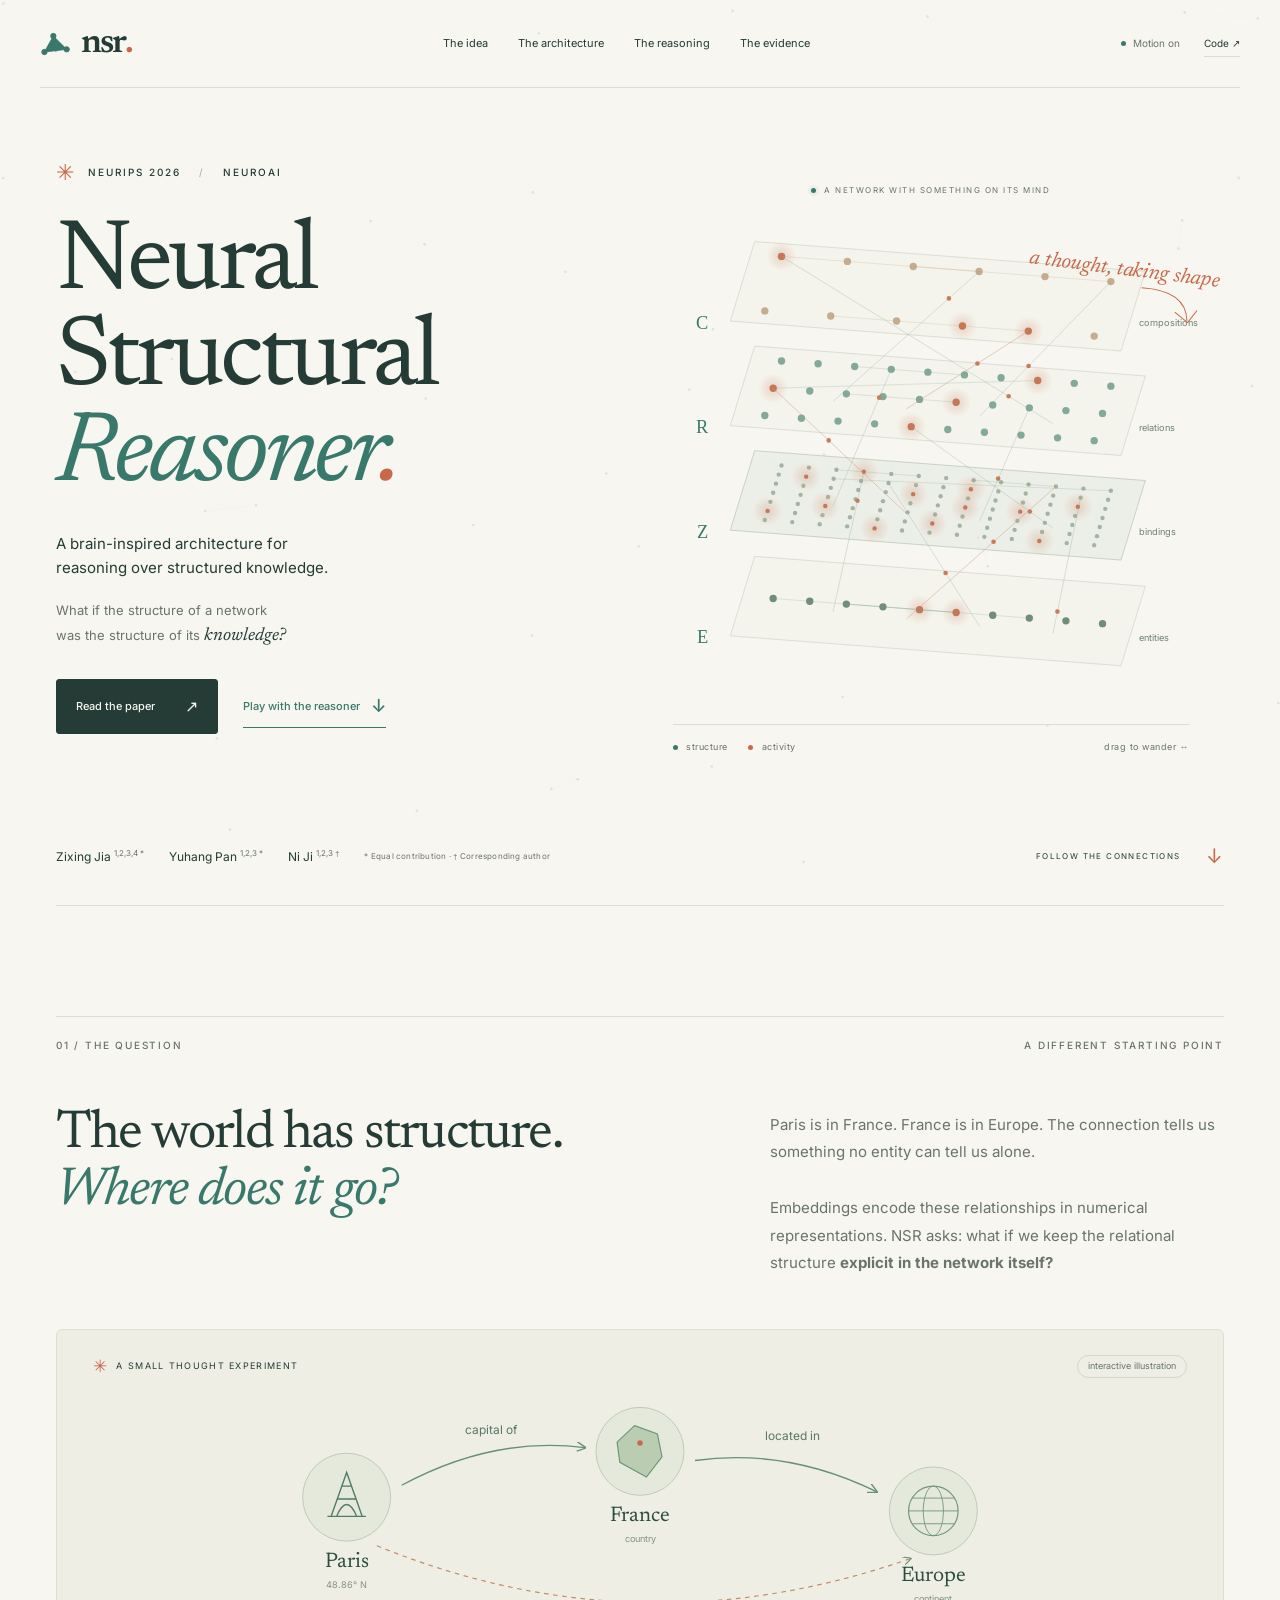
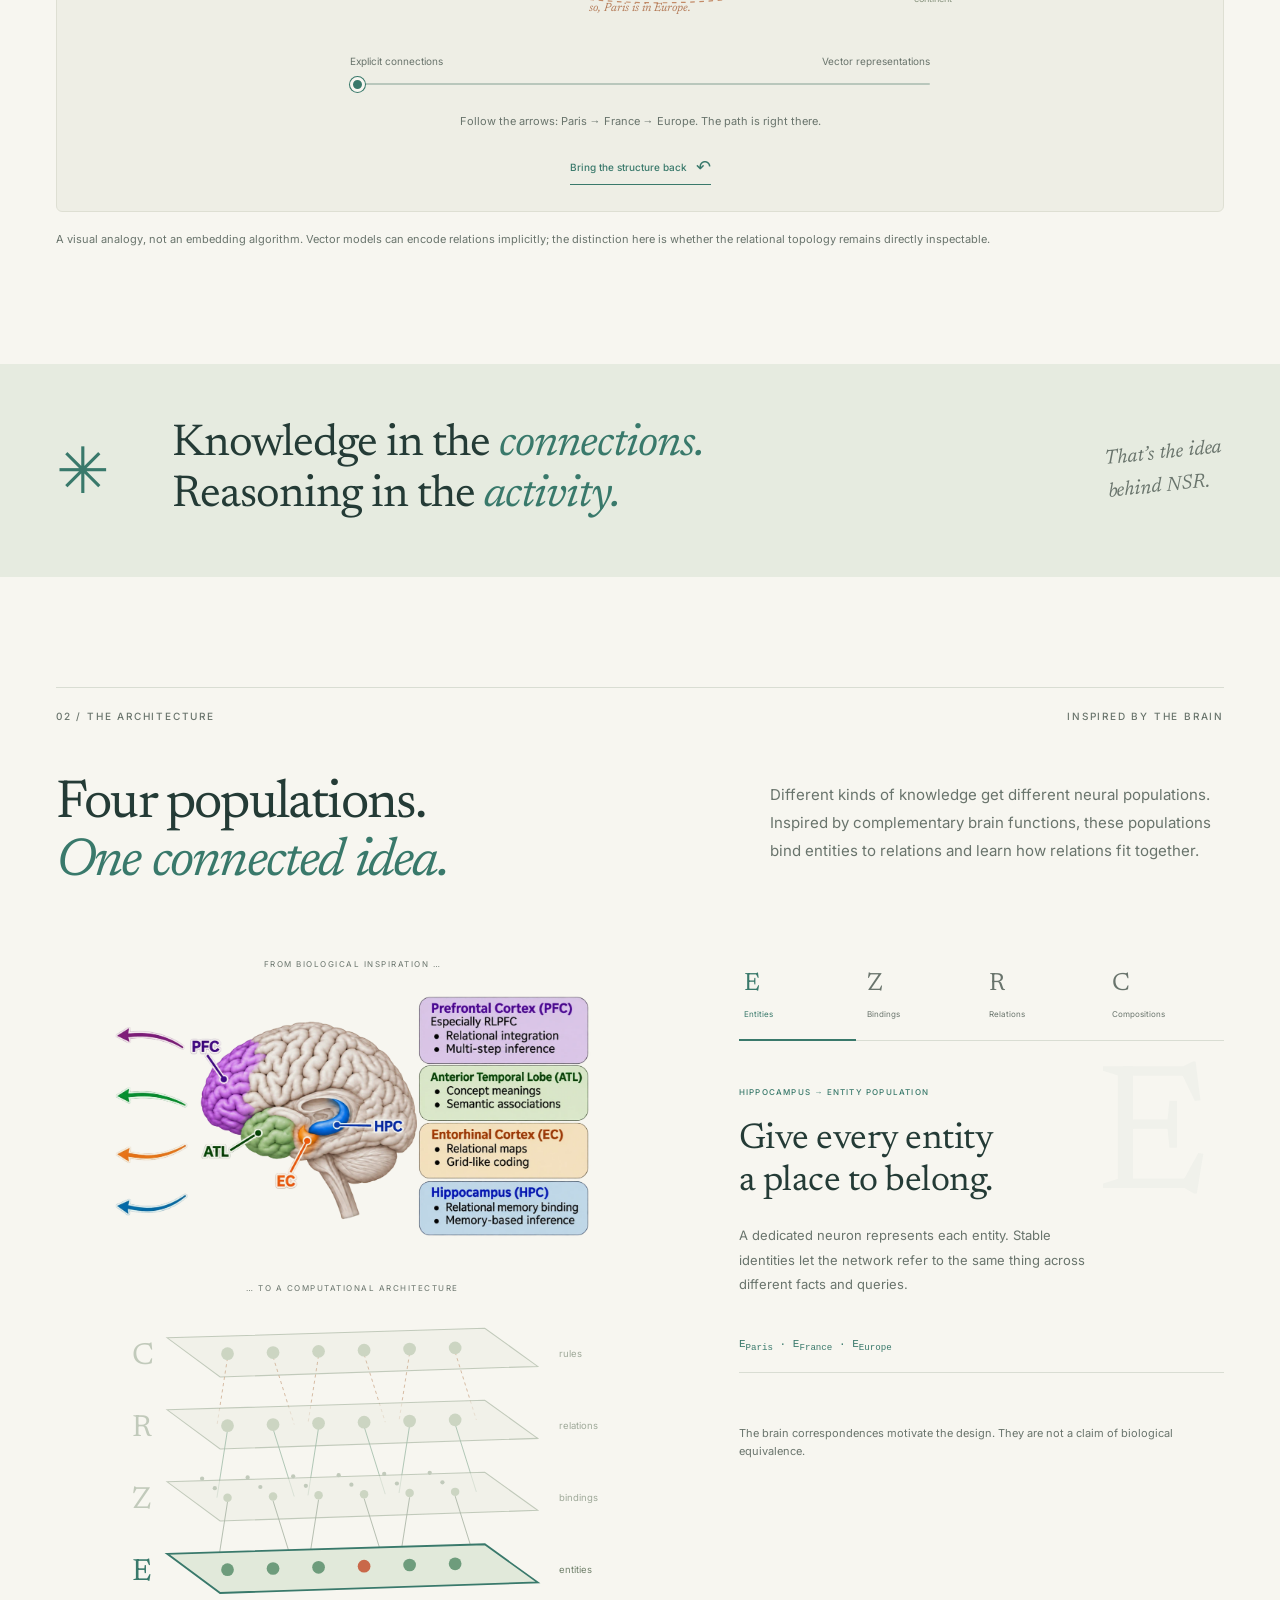
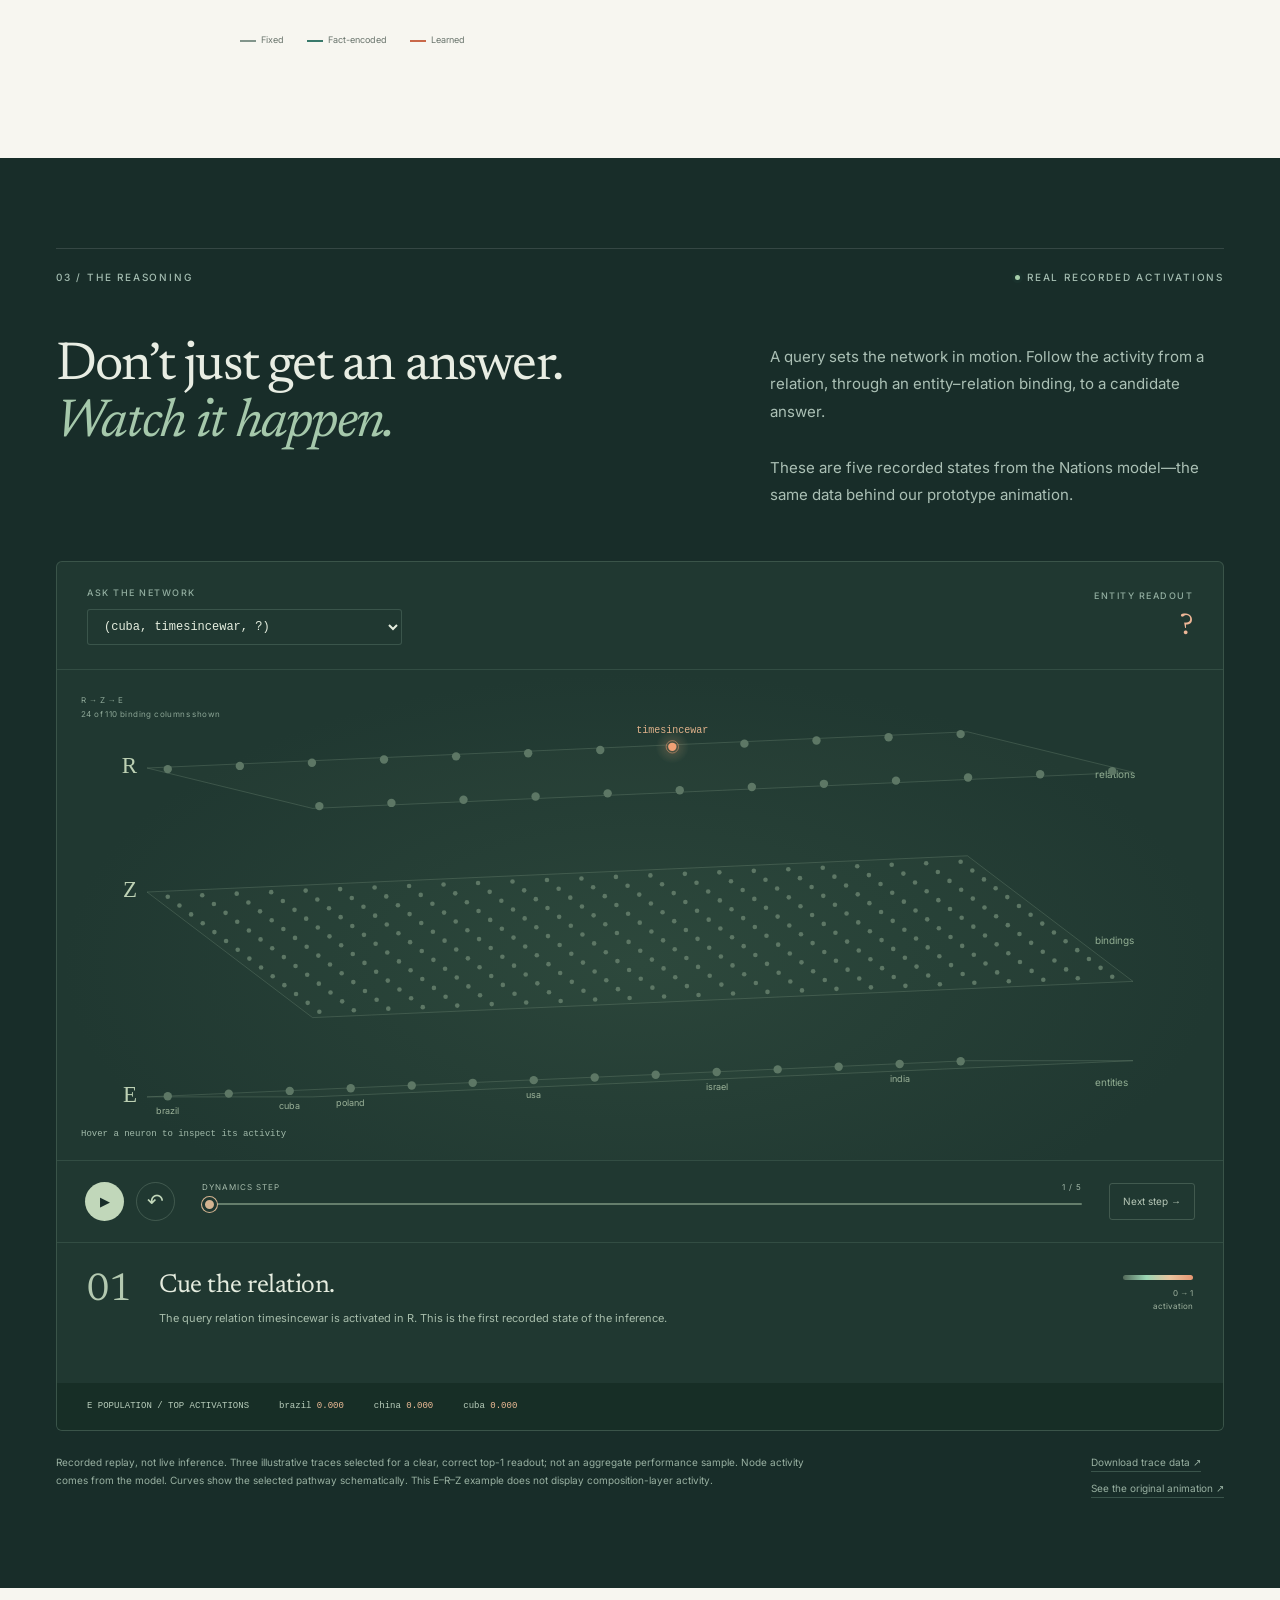
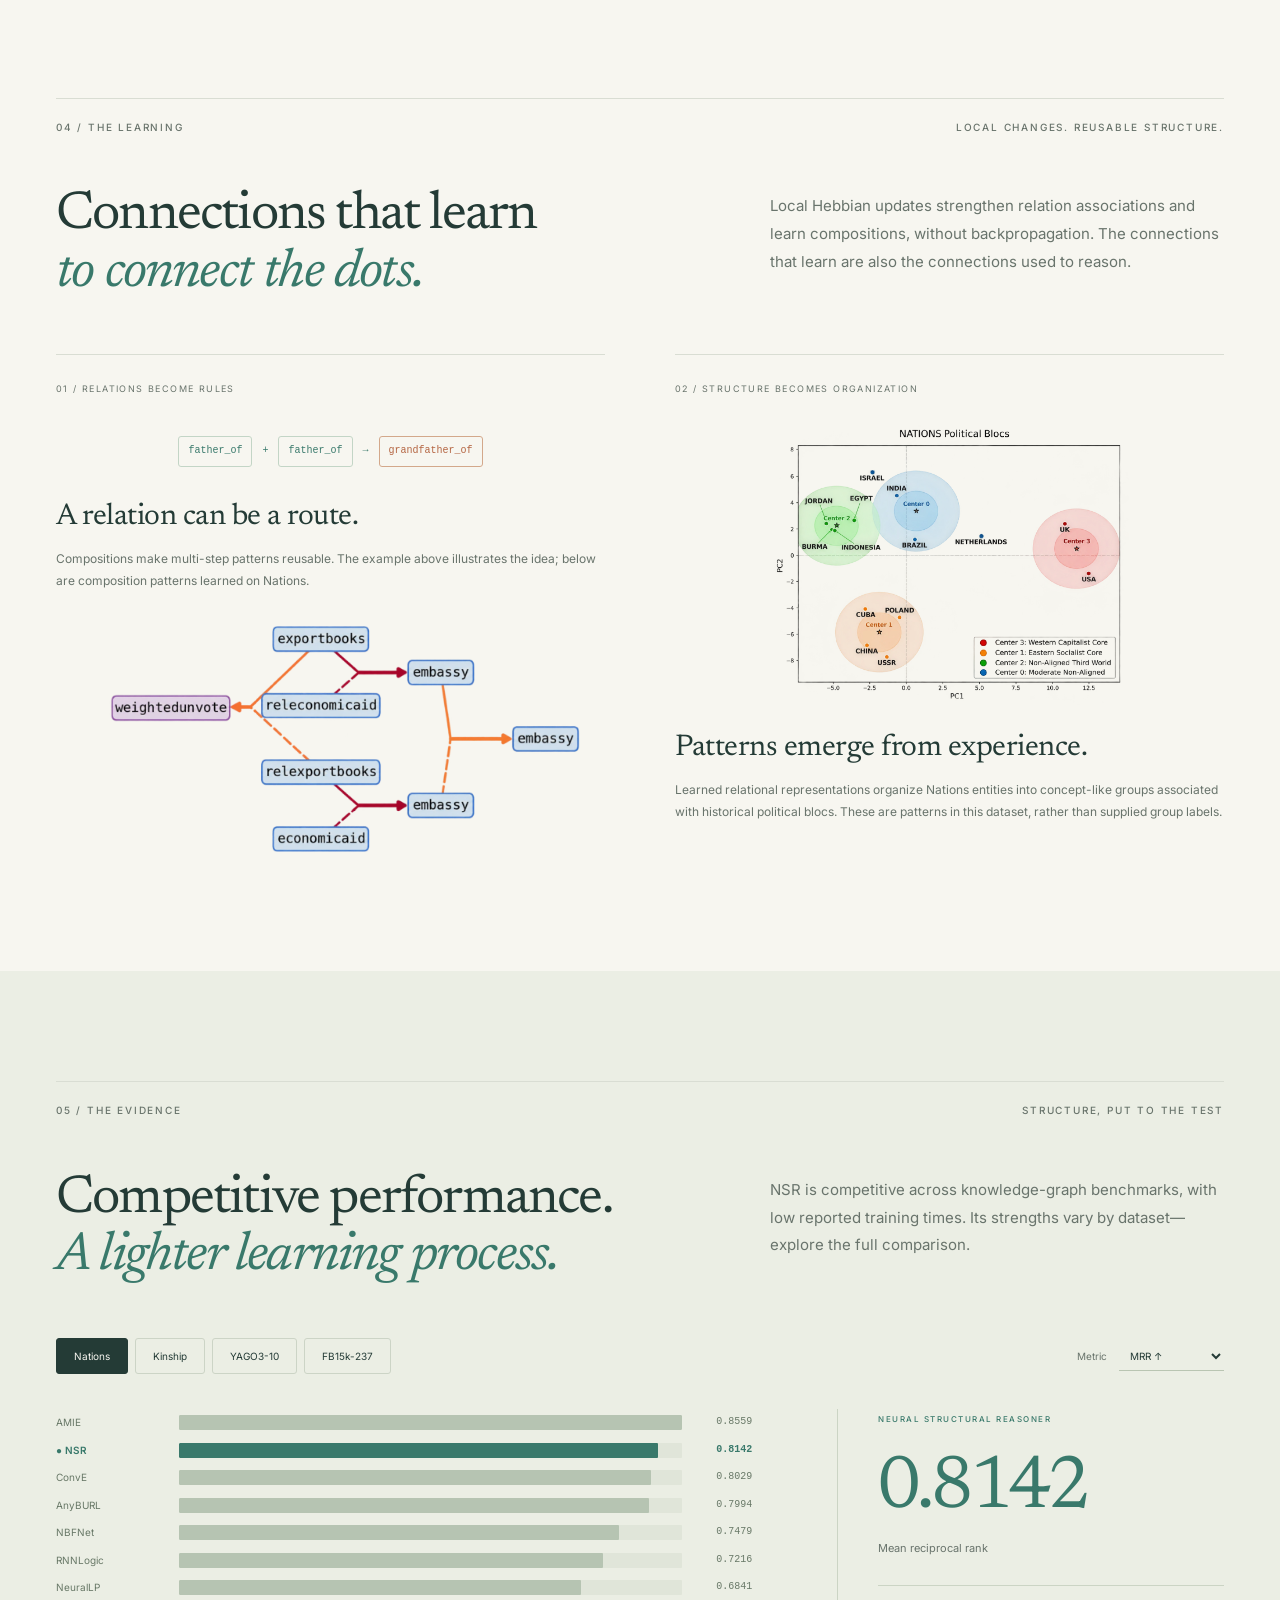
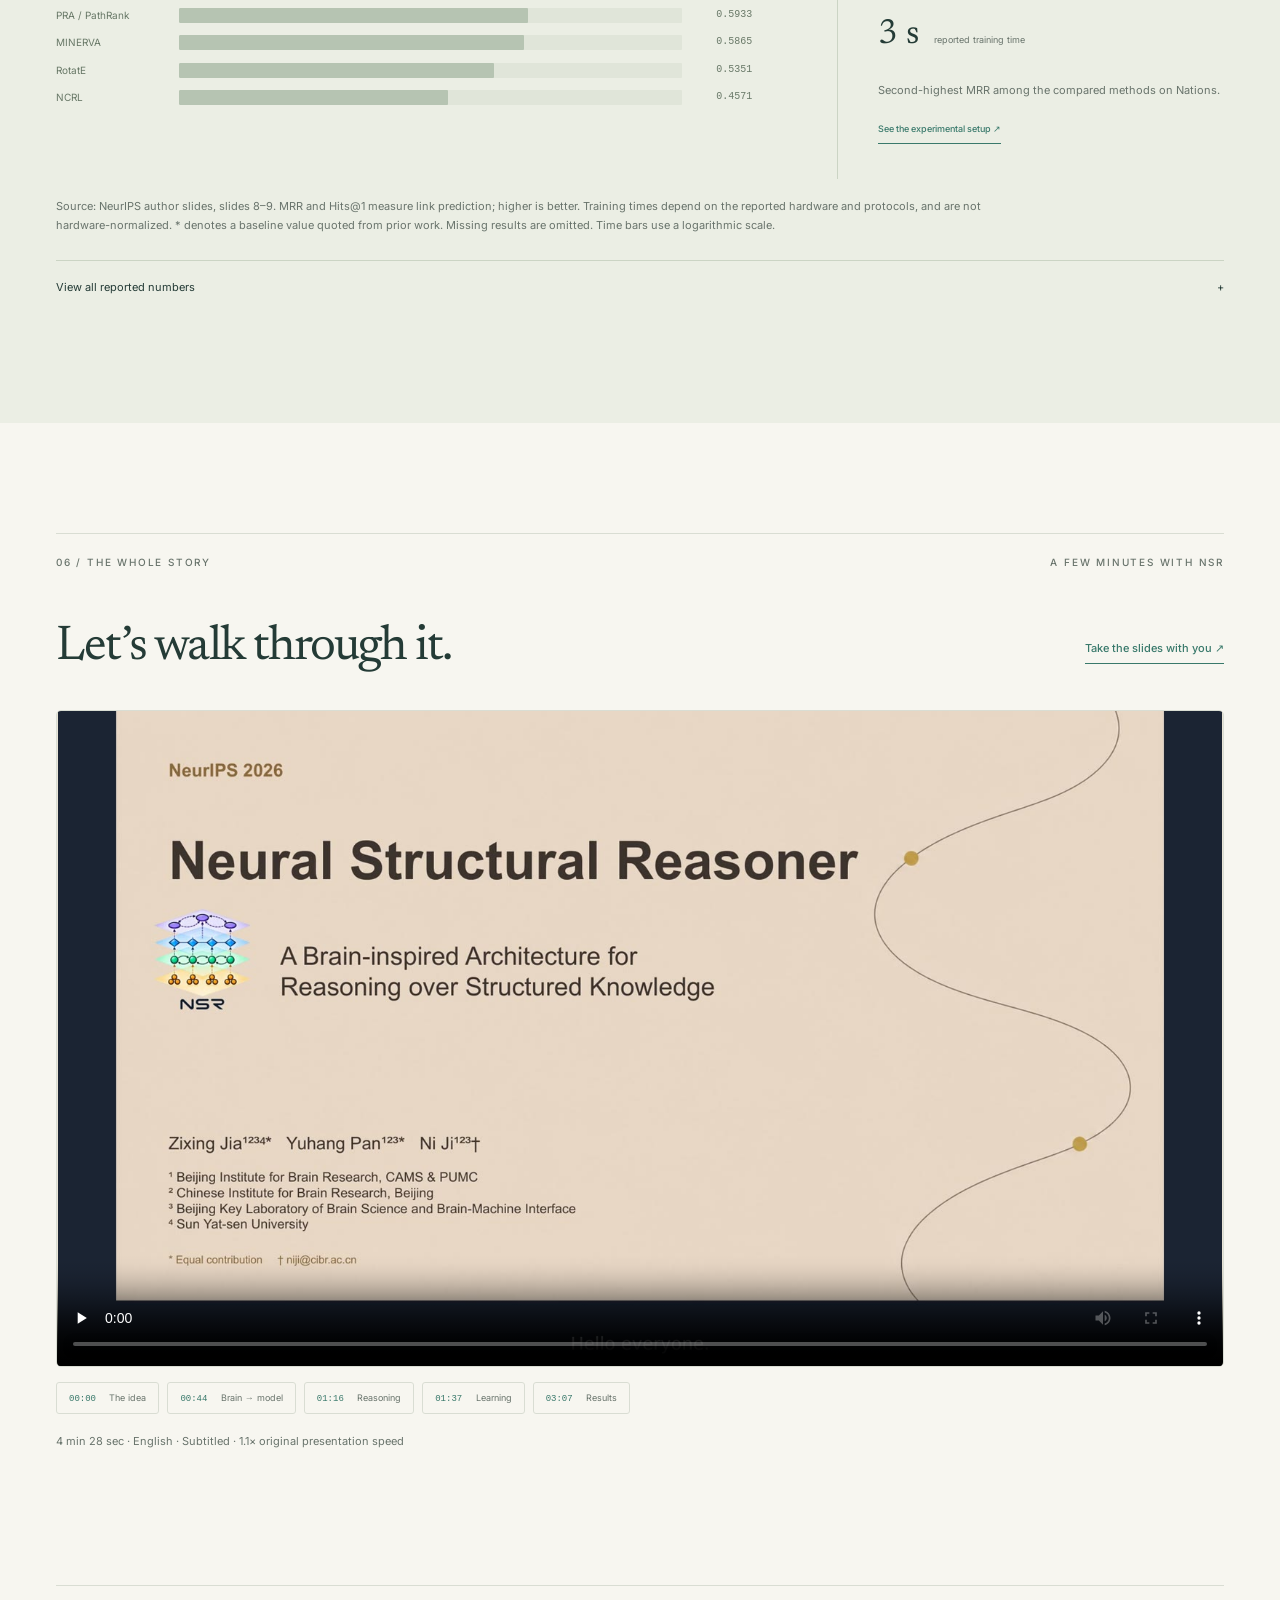
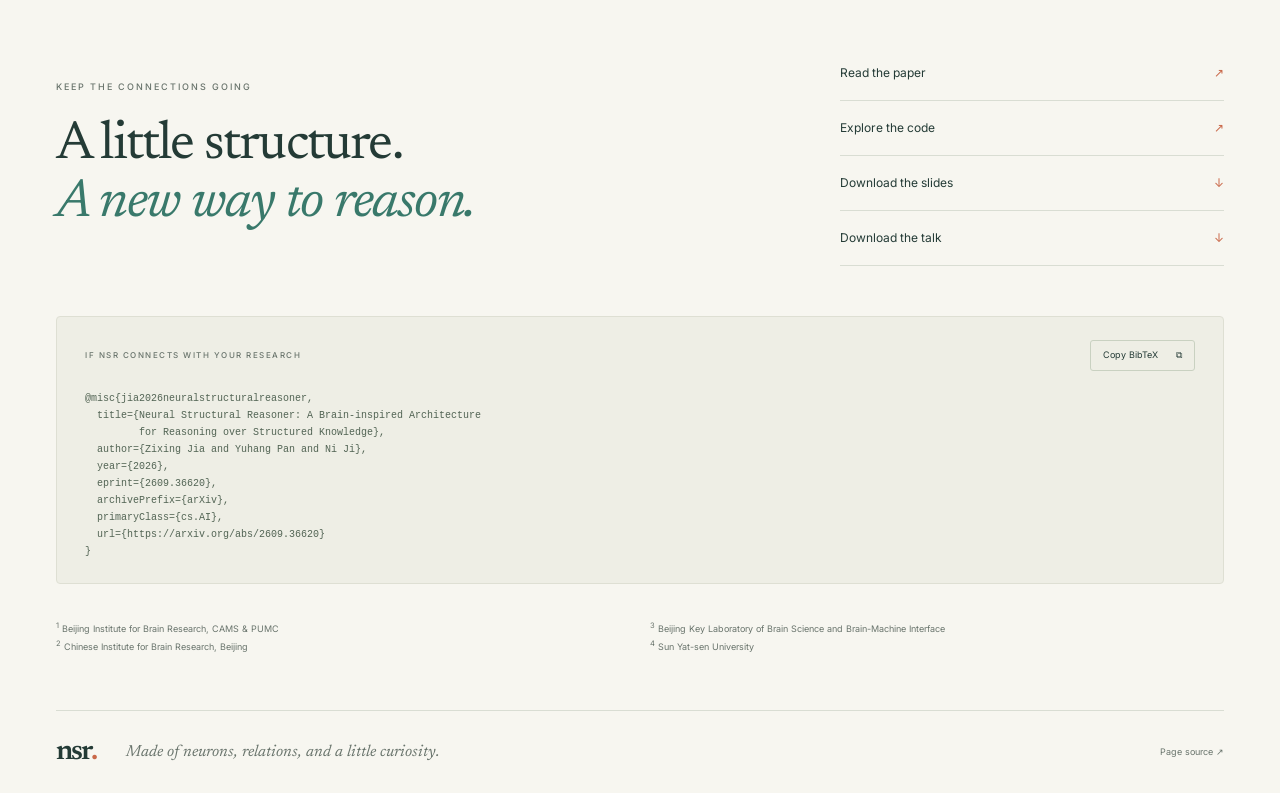
==== index.html @ d40783be "Build interactive NSR research project page" ====
<!doctype html>
<html lang="en">
<head>
  <meta charset="utf-8">
  <meta name="viewport" content="width=device-width, initial-scale=1">
  <meta name="theme-color" content="#f7f6f0">
  <title>NSR — A little structure. A new way to reason.</title>
  <meta name="description" content="Neural Structural Reasoner. A brain-inspired architecture that puts knowledge in neural connectivity and makes reasoning visible. NeurIPS 2026.">
  <meta property="og:title" content="Neural Structural Reasoner · NeurIPS 2026">
  <meta property="og:description" content="What if the structure of a network was the structure of its knowledge? Explore NSR through interactive experiments and real neural activation traces.">
  <meta property="og:type" content="website">
  <meta property="og:url" content="https://horserunningwild.github.io/NSR/">
  <meta property="og:image" content="https://horserunningwild.github.io/NSR/assets/social.png">
  <meta name="twitter:card" content="summary_large_image">
  <link rel="icon" href="assets/favicon.svg" type="image/svg+xml">
  <link rel="stylesheet" href="style.css">
  <script defer src="app.js"></script>
</head>
<body>
  <a class="skip-link" href="#main">Skip to content</a>
  <div class="boot" id="boot" aria-hidden="true"><svg viewBox="0 0 120 42"><path d="M15 28L45 12L75 30L105 10"/><circle cx="15" cy="28" r="5"/><circle cx="45" cy="12" r="5"/><circle cx="75" cy="30" r="5"/><circle cx="105" cy="10" r="5"/></svg><span>Wiring a little reasoning<span class="loading-dots">…</span></span><small>entities → relations → possibilities</small></div>
  <canvas id="ambient" aria-hidden="true"></canvas>
  <header class="site-header">
    <a class="brand" href="#" aria-label="NSR — return to top and spark the network"><svg viewBox="0 0 36 32" aria-hidden="true"><path d="M5 25L15 7L30 22L5 25M15 7L18 25"/><circle cx="5" cy="25" r="3"/><circle cx="15" cy="7" r="3"/><circle cx="30" cy="22" r="3"/></svg>nsr<span class="brand-dot">.</span></a>
    <nav aria-label="Main navigation"><a href="#idea">The idea</a><a href="#architecture">The architecture</a><a href="#reasoning">The reasoning</a><a href="#results">The evidence</a></nav>
    <div class="header-actions"><button class="motion-toggle" id="motion-toggle" type="button" aria-pressed="false" aria-label="Pause decorative animation"><span class="motion-indicator"></span><span id="motion-label">Motion on</span></button><a class="header-code" href="https://github.com/navbrainlab/Neural-Structural-Reasoner-NSR" target="_blank" rel="noopener">Code ↗</a></div>
  </header>
  <main id="main">
    <section class="hero wrap" aria-labelledby="hero-title">
      <div class="hero-copy">
        <div class="eyebrow"><span class="tiny-star">✳</span> NEURIPS 2026 <span class="eyebrow-sep">/</span> NEUROAI</div>
        <h1 id="hero-title">Neural<br>Structural<br><em>Reasoner<span class="title-period">.</span></em></h1>
        <p class="hero-subtitle">A brain-inspired architecture for<br>reasoning over structured knowledge.</p>
        <p class="hero-thought">What if the structure of a network<br>was the structure of its <em>knowledge?</em></p>
        <div class="hero-links"><a class="button primary" href="https://arxiv.org/abs/2609.36620" target="_blank" rel="noopener">Read the paper <span>↗</span></a><a class="text-link" href="#reasoning">Play with the reasoner <span>↓</span></a></div>
      </div>
      <div class="hero-art">
        <div class="art-topline"><span class="live-dot"></span> A NETWORK WITH SOMETHING ON ITS MIND</div>
        <canvas id="hero-network" role="img" aria-label="An animated illustration of four connected neural populations. Drag to rotate the network."></canvas>
        <div class="art-handnote">a thought, taking shape <svg viewBox="0 0 80 45" aria-hidden="true"><path d="M4 3Q55 0 60 34M45 26L61 36L70 21"/></svg></div>
        <div class="art-caption"><span><i class="key-dot teal"></i> structure <i class="key-dot coral"></i> activity</span><span>drag to wander ↔</span></div>
      </div>
      <div class="hero-bottom"><div class="authors"><a href="https://horserunningwild.github.io/" target="_blank" rel="noopener">Zixing Jia<sup>1,2,3,4 *</sup></a><span>Yuhang Pan<sup>1,2,3 *</sup></span><span>Ni Ji<sup>1,2,3 †</sup></span><small>* Equal contribution · † Corresponding author</small></div><a class="scroll-note" href="#idea">FOLLOW THE CONNECTIONS <span>↓</span></a></div>
    </section>

    <section class="section wrap" id="idea" aria-labelledby="idea-title">
      <div class="section-kicker"><span>01 / THE QUESTION</span><span>A DIFFERENT STARTING POINT</span></div>
      <div class="section-intro"><h2 id="idea-title">The world has structure.<br><em>Where does it go?</em></h2><p>Paris is in France. France is in Europe. The connection tells us something no entity can tell us alone.<br><br>Embeddings encode these relationships in numerical representations. NSR asks: what if we keep the relational structure <strong>explicit in the network itself?</strong></p></div>
      <div class="compression-lab">
        <div class="lab-top"><span class="lab-label"><span class="tiny-star">✳</span> A SMALL THOUGHT EXPERIMENT</span><span class="lab-tag">interactive illustration</span></div>
        <div id="compression-scene" class="compression-scene"><svg viewBox="0 0 1000 300" id="compression-svg" role="img" aria-label="A relational graph of Paris, France and Europe transforms into three illustrative numeric vectors as you move the slider."></svg></div>
        <div class="compression-bottom"><div class="range-labels"><label for="compress-range">Explicit connections</label><span>Vector representations</span></div><input type="range" id="compress-range" min="0" max="100" value="0" aria-label="Transform the graph into illustrative vector representations"><p id="compression-caption" aria-live="polite">Follow the arrows: Paris → France → Europe. The path is right there.</p><button class="text-link restore-button" id="restore-structure" type="button">Bring the structure back <span>↶</span></button></div>
      </div>
      <p class="figure-note">A visual analogy, not an embedding algorithm. Vector models can encode relations implicitly; the distinction here is whether the relational topology remains directly inspectable.</p>
    </section>

    <div class="manifesto"><div class="wrap"><span class="tiny-star">✳</span><p>Knowledge in the <em>connections.</em><br>Reasoning in the <em>activity.</em></p><span class="manifesto-note">That’s the idea<br>behind NSR.</span></div></div>

    <section class="section wrap" id="architecture" aria-labelledby="architecture-title">
      <div class="section-kicker"><span>02 / THE ARCHITECTURE</span><span>INSPIRED BY THE BRAIN</span></div>
      <div class="section-intro"><h2 id="architecture-title">Four populations.<br><em>One connected idea.</em></h2><p>Different kinds of knowledge get different neural populations. Inspired by complementary brain functions, these populations bind entities to relations and learn how relations fit together.</p></div>
      <div class="architecture-grid">
        <div class="architecture-visual"><div class="diagram-caption">FROM BIOLOGICAL INSPIRATION …</div><img class="brain-image" src="assets/brain-regions.webp" width="1725" height="912" alt="Brain regions inspiring NSR: prefrontal cortex for relational integration; anterior temporal lobe for concepts; entorhinal cortex for relational maps; hippocampus for relational memory." loading="lazy"><div class="diagram-caption">… TO A COMPUTATIONAL ARCHITECTURE</div><svg viewBox="0 0 560 310" id="architecture-svg" role="img" aria-label="Four linked populations C, R, Z and E. Select a population to explore its role."></svg><div class="connection-legend"><span><i class="line-key fixed"></i>Fixed</span><span><i class="line-key encoded"></i>Fact-encoded</span><span><i class="line-key learned"></i>Learned</span></div></div>
        <div class="architecture-details"><div class="layer-tabs" role="tablist" aria-label="Neural populations"><button type="button" role="tab" aria-selected="true" aria-controls="layer-panel" id="tab-E" data-layer="E">E<span>Entities</span></button><button type="button" role="tab" aria-selected="false" aria-controls="layer-panel" id="tab-Z" data-layer="Z" tabindex="-1">Z<span>Bindings</span></button><button type="button" role="tab" aria-selected="false" aria-controls="layer-panel" id="tab-R" data-layer="R" tabindex="-1">R<span>Relations</span></button><button type="button" role="tab" aria-selected="false" aria-controls="layer-panel" id="tab-C" data-layer="C" tabindex="-1">C<span>Compositions</span></button></div><div id="layer-panel" role="tabpanel" aria-labelledby="tab-E" tabindex="0"><span class="layer-symbol" id="layer-symbol">E</span><p class="eyebrow" id="layer-brain">HIPPOCAMPUS → ENTITY POPULATION</p><h3 id="layer-title">Give every entity<br>a place to belong.</h3><p id="layer-description">A dedicated neuron represents each entity. Stable identities let the network refer to the same thing across different facts and queries.</p><div class="layer-example" id="layer-example">E<sub>Paris</sub> · E<sub>France</sub> · E<sub>Europe</sub></div></div><p class="figure-note">The brain correspondences motivate the design. They are not a claim of biological equivalence.</p></div>
      </div>
    </section>

    <section class="reasoning-section" id="reasoning" aria-labelledby="reasoning-title"><div class="wrap">
      <div class="section-kicker"><span>03 / THE REASONING</span><span class="live-label"><span class="live-dot"></span> REAL RECORDED ACTIVATIONS</span></div>
      <div class="section-intro"><h2 id="reasoning-title">Don’t just get an answer.<br><em>Watch it happen.</em></h2><p>A query sets the network in motion. Follow the activity from a relation, through an entity–relation binding, to a candidate answer.<br><br>These are five recorded states from the Nations model—the same data behind our prototype animation.</p></div>
      <div class="reasoning-lab" id="reasoning-lab">
        <div class="reasoning-toolbar"><div><label class="small-label" for="query-select">ASK THE NETWORK</label><select id="query-select" disabled><option>Loading recorded queries…</option></select></div><div class="query-answer"><span class="small-label">ENTITY READOUT</span><strong id="answer-value">?</strong></div></div>
        <div class="trace-stage"><canvas id="trace-canvas" role="img" aria-label="Recorded neural activations in the relation R, binding Z and entity E populations. Use the step controls and text summary to follow the inference."></canvas><div class="trace-inspector" id="trace-inspector">Hover a neuron to inspect its activity</div><span class="trace-stage-note">R → Z → E<br>24 of 110 binding columns shown</span></div>
        <div class="trace-controls"><button class="round-button" id="trace-play" type="button" aria-label="Play recorded inference" disabled>▶</button><button class="round-button secondary-round" id="trace-reset" type="button" aria-label="Reset inference to step 1" disabled>↶</button><div class="trace-progress"><label for="trace-step">DYNAMICS STEP <strong id="step-count">1 / 5</strong></label><input type="range" id="trace-step" min="0" max="4" value="0" step="1" aria-label="Recorded dynamics step" disabled></div><button class="step-button" id="trace-next" type="button" disabled>Next step →</button></div>
        <div class="trace-narration" aria-live="polite"><span id="trace-number">01</span><div><h3 id="trace-title">Cue the relation.</h3><p id="trace-description">Loading the recorded activation data…</p></div><span class="trace-swatch"><i></i>0 → 1<br>activation</span></div>
        <div class="readout-strip" id="readout-strip" aria-label="Top entity activations at the selected step"></div>
      </div>
      <div class="trace-footnotes"><p>Recorded replay, not live inference. Three illustrative traces selected for a clear, correct top-1 readout; not an aggregate performance sample. Node activity comes from the model. Curves show the selected pathway schematically. This E–R–Z example does not display composition-layer activity.</p><div><a href="data/traces.json" download>Download trace data ↗</a><button type="button" class="plain-button" id="open-prototype">See the original animation ↗</button></div></div>
    </div></section>

    <section class="section wrap learning" id="learning" aria-labelledby="learning-title"><div class="section-kicker"><span>04 / THE LEARNING</span><span>LOCAL CHANGES. REUSABLE STRUCTURE.</span></div><div class="section-intro"><h2 id="learning-title">Connections that learn<br><em>to connect the dots.</em></h2><p>Local Hebbian updates strengthen relation associations and learn compositions, without backpropagation. The connections that learn are also the connections used to reason.</p></div><div class="learning-grid"><article><span class="mini-index">01 / RELATIONS BECOME RULES</span><div class="rule-illustration" aria-label="An illustrative father-of relation composed twice implies grandfather-of"><span>father_of</span><b>+</b><span>father_of</span><b>→</b><span>grandfather_of</span></div><h3>A relation can be a route.</h3><p>Compositions make multi-step patterns reusable. The example above illustrates the idea; below are composition patterns learned on Nations.</p><img src="assets/composition-rules.webp" alt="Learned Nations composition routes involving exportbooks, releconomicaid, relexportbooks, economicaid and embassy." loading="lazy" width="720" height="450"></article><article><span class="mini-index">02 / STRUCTURE BECOMES ORGANIZATION</span><img class="clusters" src="assets/nations-clusters.webp" alt="Projection of learned Nations representations shows concept-like groupings associated with historical political blocs." loading="lazy" width="720" height="450"><h3>Patterns emerge from experience.</h3><p>Learned relational representations organize Nations entities into concept-like groups associated with historical political blocs. These are patterns in this dataset, rather than supplied group labels.</p></article></div></section>

    <section class="section results-section" id="results" aria-labelledby="results-title"><div class="wrap"><div class="section-kicker"><span>05 / THE EVIDENCE</span><span>STRUCTURE, PUT TO THE TEST</span></div><div class="section-intro"><h2 id="results-title">Competitive performance.<br><em>A lighter learning process.</em></h2><p>NSR is competitive across knowledge-graph benchmarks, with low reported training times. Its strengths vary by dataset—explore the full comparison.</p></div><div class="results-toolbar"><div class="dataset-tabs" role="group" aria-label="Benchmark dataset"><button type="button" data-dataset="Nations" aria-pressed="true">Nations</button><button type="button" data-dataset="Kinship" aria-pressed="false">Kinship</button><button type="button" data-dataset="YAGO3-10" aria-pressed="false">YAGO3-10</button><button type="button" data-dataset="FB15k-237" aria-pressed="false">FB15k-237</button></div><label class="metric-label">Metric <select id="metric-select"><option value="mrr">MRR ↑</option><option value="hits">Hits@1 ↑</option><option value="time">Training time ↓</option></select></label></div><div class="results-layout"><div id="benchmark-chart" class="benchmark-chart" role="img" aria-label="Benchmark comparison"></div><aside class="result-summary"><span class="small-label">NEURAL STRUCTURAL REASONER</span><strong id="result-value">0.8142</strong><span id="result-metric">Mean reciprocal rank</span><div class="result-time"><strong id="training-value">3 s</strong><span>reported training time</span></div><p id="result-context">Second-highest MRR among the compared methods on Nations.</p><a class="text-link" href="https://arxiv.org/abs/2609.36620" target="_blank" rel="noopener">See the experimental setup ↗</a></aside></div><p class="figure-note">Source: NeurIPS author slides, slides 8–9. MRR and Hits@1 measure link prediction; higher is better. Training times depend on the reported hardware and protocols, and are not hardware-normalized. * denotes a baseline value quoted from prior work. Missing results are omitted. Time bars use a logarithmic scale.</p><details class="data-table-details"><summary>View all reported numbers <span>+</span></summary><div class="table-scroll" id="benchmark-table"></div></details></div></section>

    <section class="section wrap film-section" id="talk" aria-labelledby="talk-title"><div class="section-kicker"><span>06 / THE WHOLE STORY</span><span>A FEW MINUTES WITH NSR</span></div><div class="film-header"><h2 id="talk-title">Let’s walk through it.</h2><a class="text-link" href="assets/neurips-slides.pptx" download>Take the slides with you ↗</a></div><video id="author-video" controls playsinline preload="none" poster="assets/talk-poster.jpg" aria-label="NeurIPS author talk in English with burned-in subtitles"><source src="assets/author-talk.mp4" type='video/mp4; codecs="avc1.640028, mp4a.40.2"'><source src="assets/author-talk.webm" type='video/webm; codecs="vp9, opus"'>Your browser does not support embedded video. <a href="assets/author-talk.mp4">Download the author talk.</a></video><nav class="video-chapters" aria-label="Author talk chapters"><button type="button" data-time="0">00:00 <span>The idea</span></button><button type="button" data-time="43.92">00:44 <span>Brain → model</span></button><button type="button" data-time="75.88">01:16 <span>Reasoning</span></button><button type="button" data-time="97.36">01:37 <span>Learning</span></button><button type="button" data-time="187.08">03:07 <span>Results</span></button></nav><p class="figure-note">4 min 28 sec · English · Subtitled · 1.1× original presentation speed</p></section>

    <section class="closing wrap" id="resources"><div class="closing-top"><div><p class="eyebrow">KEEP THE CONNECTIONS GOING</p><h2>A little structure.<br><em>A new way to reason.</em></h2></div><div class="resource-links"><a href="https://arxiv.org/abs/2609.36620" target="_blank" rel="noopener">Read the paper <span>↗</span></a><a href="https://github.com/navbrainlab/Neural-Structural-Reasoner-NSR" target="_blank" rel="noopener">Explore the code <span>↗</span></a><a href="assets/neurips-slides.pptx" download>Download the slides <span>↓</span></a><a href="assets/author-talk.mp4" download>Download the talk <span>↓</span></a></div></div><div class="citation"><div><span class="small-label">IF NSR CONNECTS WITH YOUR RESEARCH</span><button type="button" id="copy-citation">Copy BibTeX <span>⧉</span></button></div><pre id="citation-text">@misc{jia2026neuralstructuralreasoner,
  title={Neural Structural Reasoner: A Brain-inspired Architecture
         for Reasoning over Structured Knowledge},
  author={Zixing Jia and Yuhang Pan and Ni Ji},
  year={2026},
  eprint={2609.36620},
  archivePrefix={arXiv},
  primaryClass={cs.AI},
  url={https://arxiv.org/abs/2609.36620}
}</pre><span id="copy-status" class="sr-only" aria-live="polite"></span></div><div class="affiliations"><p><sup>1</sup> Beijing Institute for Brain Research, CAMS &amp; PUMC<br><sup>2</sup> Chinese Institute for Brain Research, Beijing</p><p><sup>3</sup> Beijing Key Laboratory of Brain Science and Brain-Machine Interface<br><sup>4</sup> Sun Yat-sen University</p></div></section>
  </main>
  <footer class="wrap"><a class="brand" href="#" aria-label="Back to top">nsr<span class="brand-dot">.</span></a><p>Made of neurons, relations, and a little curiosity.</p><a href="https://github.com/HorseRunningWild/NSR" target="_blank" rel="noopener">Page source ↗</a></footer>
  <dialog id="prototype-dialog"><div class="dialog-top"><h3>The original activation trace</h3><button type="button" id="close-prototype" aria-label="Close original animation">×</button></div><img id="prototype-image" src="assets/prototype-static.png" alt="Original prototype visualization: Cuba, timesincewar, USA, with five recorded E/R/Z activation states." width="1980" height="1100"><p>The same recorded Nations trajectory, as shown in the original visualization.</p><a href="assets/prototype.gif" download>Download GIF ↗</a></dialog>
  <noscript><div class="noscript-notice">Interactive experiments need JavaScript. The paper, slides, video and source code remain available through the links on this page.</div></noscript>
</body>
</html>
---- style.css ----
@font-face{font-family:Newsreader;src:url('assets/newsreader-latin.woff2') format('woff2');font-weight:200 800;font-style:normal;font-display:swap}@font-face{font-family:Newsreader;src:url('assets/newsreader-italic-latin.woff2') format('woff2');font-weight:200 800;font-style:italic;font-display:swap}@font-face{font-family:Inter;src:url('assets/inter-latin.woff2') format('woff2');font-weight:100 900;font-style:normal;font-display:swap}
:root{--paper:#f7f6f0;--ink:#243b36;--muted:#69746c;--teal:#39796b;--coral:#c96849;--line:#d9ddd3;--soft:#ecede3;--dark:#182d29;--serif:Newsreader,Georgia,serif;--sans:Inter,Arial,sans-serif;--mono:'SFMono-Regular',Consolas,monospace}
*{box-sizing:border-box}html{scroll-behavior:smooth;scroll-padding-top:95px}body{margin:0;background:var(--paper);color:var(--ink);font:15px/1.65 var(--sans);-webkit-font-smoothing:antialiased}::selection{background:#ccded4;color:#183b2e}button,input,select{font:inherit}button,a,input,select{-webkit-tap-highlight-color:transparent}button,a{touch-action:manipulation}button{cursor:pointer}button:disabled{cursor:wait;opacity:.45}a{color:inherit;text-decoration:none}button{color:inherit}img,video{max-width:100%}button:focus-visible,a:focus-visible,input:focus-visible,select:focus-visible,[tabindex]:focus-visible{outline:3px solid var(--coral);outline-offset:5px}h1,h2,h3,p{margin:0}h1,h2,h3{font-family:var(--serif);font-weight:400}em{font-weight:400}h2{font-size:clamp(39px,4.2vw,61px);line-height:1.07;letter-spacing:-1.8px}h2 em{color:var(--teal)}h3{font-size:31px;line-height:1.17;letter-spacing:-.5px}.wrap{width:min(1240px,calc(100% - 112px));margin-inline:auto}.section{padding-block:110px}.section-kicker{display:flex;justify-content:space-between;border-top:1px solid var(--line);padding-top:20px;margin-bottom:52px;font-size:10px;font-weight:500;letter-spacing:1.8px;color:var(--muted)}.section-intro{display:grid;grid-template-columns:1.15fr .85fr;gap:100px;align-items:start;margin-bottom:52px}.section-intro>p{max-width:460px;padding-top:5px;color:var(--muted);line-height:1.85}.eyebrow{font-size:10px;letter-spacing:2px;font-weight:500}.tiny-star{display:inline-block;font-size:22px;line-height:1;color:var(--coral);vertical-align:middle;margin-right:12px}.text-link{display:inline-flex;gap:20px;align-items:center;border:0;border-bottom:1px solid var(--teal);background:none;padding:6px 0;font-size:12px;font-weight:500;color:var(--teal)}.text-link span{font-size:18px}.text-link:hover{color:var(--coral);border-color:var(--coral)}.figure-note{color:var(--muted);font-size:11px;line-height:1.7;margin-top:18px;max-width:980px}.small-label{display:block;font-size:9px;letter-spacing:1.5px;font-weight:500}.sr-only{position:absolute;width:1px;height:1px;margin:-1px;padding:0;overflow:hidden;clip:rect(0,0,0,0);white-space:nowrap;border:0}.skip-link{position:fixed;top:10px;left:10px;transform:translateY(-160%);padding:10px;background:var(--ink);color:white;z-index:200}.skip-link:focus{transform:none}
/* A brief introduction, never a dependency for viewing the page. */
.boot{display:none;position:fixed;inset:0;background:var(--paper);z-index:100;align-items:center;justify-content:center;flex-direction:column;gap:15px;pointer-events:none;transition:opacity .45s ease}.boot.active{display:flex}.boot.done{opacity:0}.boot svg{width:130px;fill:var(--teal);stroke:var(--teal);stroke-width:1.5}.boot svg path{fill:none;stroke-dasharray:120;animation:wire 1.2s ease both}.boot svg circle:last-child{fill:var(--coral);stroke:none}.boot span{font-family:var(--serif);font-size:25px;font-style:italic}.boot small{font-size:9px;letter-spacing:1.8px;color:var(--muted)}@keyframes wire{from{stroke-dashoffset:120}to{stroke-dashoffset:0}}
#ambient{position:fixed;inset:0;z-index:-1;width:100%;height:100%;pointer-events:none}.site-header{height:88px;display:flex;align-items:center;justify-content:space-between;width:min(1380px,calc(100% - 80px));margin:auto;border-bottom:1px solid var(--line);gap:20px;position:relative;z-index:4}.brand{display:flex;align-items:center;font-family:var(--serif);font-weight:600;font-size:35px;letter-spacing:-2px;line-height:1}.brand svg{width:32px;height:32px;margin-right:9px;fill:var(--teal);stroke:var(--teal);stroke-width:1}.brand-dot{color:var(--coral)}.site-header nav{display:flex;gap:30px;font-size:11px}.site-header nav a{position:relative}.site-header nav a:after{content:'';position:absolute;left:0;bottom:-5px;width:0;height:1px;background:var(--teal);transition:width .25s}.site-header nav a:hover:after{width:100%}.header-actions{display:flex;gap:24px;align-items:center;font-size:10px}.header-code{border-bottom:1px solid var(--line);padding:5px 0}.motion-toggle{display:flex;gap:7px;align-items:center;border:0;background:none;font-size:10px;padding:7px 0;color:var(--muted)}.motion-indicator{width:5px;height:5px;display:block;border-radius:50%;background:var(--teal)}.motion-toggle[aria-pressed=true] .motion-indicator{background:#a6aba2}
.hero{display:grid;grid-template-columns:1fr 1.04fr;position:relative;padding-top:73px;gap:0 18px}.hero-copy{position:relative;z-index:1}.hero .eyebrow{display:flex;align-items:center;gap:8px;font-size:10px;letter-spacing:2px}.hero .eyebrow .tiny-star{margin-right:4px}.eyebrow-sep{margin-inline:10px;color:#b0b7a9}h1{font-size:clamp(68px,7.8vw,112px);line-height:.96;letter-spacing:-4.5px;margin-top:34px}h1 em{color:var(--teal)}.title-period{color:var(--coral)}.hero-subtitle{margin-top:27px;line-height:1.6;font-size:15px}.hero-thought{color:var(--muted);margin-top:19px;font-size:13px;line-height:1.7}.hero-thought em{font-family:var(--serif);font-size:18px;color:var(--ink)}.hero-links{display:flex;align-items:center;gap:25px;margin-top:28px}.button{display:inline-flex;align-items:center;justify-content:space-between;gap:30px;border-radius:3px;padding:13px 19px;font-size:11px;font-weight:500}.button.primary{background:var(--ink);color:var(--paper);border:1px solid var(--ink)}.button:hover{background:var(--teal);border-color:var(--teal)}.button span{font-size:16px}.hero-links .text-link{font-size:11px;gap:11px}.hero-art{position:relative;min-width:0;margin-top:23px;align-self:stretch}.art-topline{font-size:8px;letter-spacing:1.5px;color:var(--muted);display:flex;align-items:center;gap:8px;justify-content:center;position:relative;z-index:1}.live-dot{display:inline-block;width:5px;height:5px;background:var(--teal);border-radius:50%;box-shadow:0 0 0 3px #39796b0e}.hero-art canvas{width:116%;height:540px;display:block;margin-left:-8%;margin-top:-13px;cursor:grab;touch-action:pan-y}.hero-art canvas:active{cursor:grabbing}.art-handnote{position:absolute;top:70px;right:4px;color:var(--coral);font-family:var(--serif);font-style:italic;font-size:21px;transform:rotate(7deg);pointer-events:none}.art-handnote svg{position:absolute;right:10px;top:29px;width:70px;fill:none;stroke:var(--coral);stroke-width:1.2}.art-caption{display:flex;justify-content:space-between;border-top:1px solid var(--line);padding-top:15px;margin:0 35px;font-size:9px;color:var(--muted);letter-spacing:.5px}.key-dot{display:inline-block;width:5px;height:5px;border-radius:50%;margin-right:5px}.key-dot.teal{background:var(--teal)}.key-dot.coral{background:var(--coral);margin-left:17px}.hero-bottom{grid-column:1/-1;display:flex;justify-content:space-between;align-items:center;margin-top:60px;padding:25px 0 32px;border-bottom:1px solid var(--line)}.authors{display:flex;gap:25px;flex-wrap:wrap;align-items:center;font-size:12px}.authors sup{font-size:8px;margin-left:3px;color:var(--muted)}.authors small{font-size:8px;color:var(--muted);letter-spacing:.2px}.authors>a:hover{color:var(--coral)}.scroll-note{font-size:8px;letter-spacing:1.4px;display:flex;gap:25px;align-items:center}.scroll-note span{font-size:20px;color:var(--coral)}
.compression-lab{background:#eeeee5;border:1px solid #dedfd3;border-radius:6px;padding:25px 36px 26px;overflow:hidden}.lab-top{display:flex;align-items:center;justify-content:space-between;gap:10px}.lab-label{font-size:9px;letter-spacing:1.3px;display:flex;align-items:center}.lab-label .tiny-star{font-size:17px;margin-right:8px}.lab-tag{font-size:9px;color:var(--muted);border:1px solid #d2d7c9;border-radius:30px;padding:3px 10px}.compression-scene{height:275px;display:flex;align-items:center}.compression-scene svg{width:100%;height:100%;overflow:visible}.compression-bottom{max-width:580px;margin:auto;position:relative;text-align:center}.range-labels{display:flex;justify-content:space-between;color:var(--muted);font-size:10px;margin-bottom:5px}input[type=range]{appearance:none;-webkit-appearance:none;width:100%;height:20px;background:transparent;cursor:pointer;margin:0}input[type=range]::-webkit-slider-runnable-track{height:2px;background:#b9c7bc;border-radius:5px}input[type=range]::-moz-range-track{height:2px;background:#b9c7bc;border-radius:5px}input[type=range]::-webkit-slider-thumb{-webkit-appearance:none;appearance:none;width:15px;height:15px;border-radius:50%;background:var(--teal);margin-top:-6.5px;border:3px solid var(--paper);box-shadow:0 0 0 1px var(--teal)}input[type=range]::-moz-range-thumb{width:10px;height:10px;border-radius:50%;background:var(--teal);border:3px solid var(--paper);box-shadow:0 0 0 1px var(--teal)}#compression-caption{min-height:38px;font-size:11px;color:var(--muted);margin-top:10px}.restore-button{font-size:10px;padding:2px 0;gap:9px}.manifesto{background:#e6ebe0;padding-block:55px;margin-top:5px}.manifesto .wrap{display:flex;align-items:center;gap:50px}.manifesto .tiny-star{font-size:64px;color:var(--teal);font-weight:100}.manifesto p{font-family:var(--serif);font-size:clamp(31px,3.5vw,49px);line-height:1.15;letter-spacing:-1px}.manifesto em{color:var(--teal)}.manifesto-note{margin-left:auto;font-family:var(--serif);font-size:20px;font-style:italic;transform:rotate(-6deg);color:var(--muted)}
.architecture-grid{display:grid;grid-template-columns:1.1fr .9fr;gap:90px;align-items:start}.architecture-visual{padding:15px 0 0}.diagram-caption{font-size:8px;letter-spacing:1.5px;color:var(--muted);text-align:center}.brain-image{display:block;max-width:480px;width:100%;height:auto;margin:22px auto 35px;mix-blend-mode:multiply}#architecture-svg{display:block;width:100%;margin:10px auto 0;overflow:visible}.connection-legend{display:flex;justify-content:center;gap:23px;font-size:9px;color:var(--muted)}.line-key{display:inline-block;width:16px;height:2px;margin-right:5px;vertical-align:middle}.fixed{background:#82958b}.encoded{background:var(--teal)}.learned{background:var(--coral)}.architecture-details{padding-top:8px}.layer-tabs{display:flex;justify-content:space-between;border-bottom:1px solid var(--line);gap:6px}.layer-tabs button{border:0;background:transparent;flex:1;text-align:left;padding:13px 5px 17px;font-family:var(--serif);font-size:25px;color:var(--muted);border-bottom:2px solid transparent;margin-bottom:-1px}.layer-tabs button span{display:block;font-family:var(--sans);font-size:8px;margin-top:3px}.layer-tabs button[aria-selected=true]{color:var(--teal);border-color:var(--teal)}#layer-panel{position:relative;min-height:365px;padding-top:45px;overflow:hidden}.layer-symbol{position:absolute;right:14px;top:15px;font-family:var(--serif);font-size:180px;color:#39796b09;line-height:1;pointer-events:none}#layer-brain{font-size:8px;letter-spacing:1.2px;color:var(--teal);position:relative}#layer-title{font-size:36px;margin:20px 0;position:relative;max-width:340px}#layer-description{font-size:13px;line-height:1.9;color:var(--muted);max-width:360px;min-height:95px}.layer-example{font-family:var(--mono);font-size:11px;padding:17px 0;border-bottom:1px solid var(--line);color:var(--teal)}
.reasoning-section{background:var(--dark);color:#e8ede3;padding-block:90px}.reasoning-section .section-kicker{border-color:#ffffff20;color:#a3bcb0}.reasoning-section h2 em{color:#a5c8ab}.reasoning-section .section-intro>p{color:#abc0b5}.live-label{display:flex;align-items:center;gap:7px}.live-label .live-dot{background:#a6ceaa}.reasoning-lab{border:1px solid #a1c5af32;background:#203831;border-radius:6px;overflow:hidden}.reasoning-toolbar{display:flex;justify-content:space-between;padding:24px 30px;align-items:center;gap:15px;border-bottom:1px solid #a1c5af25}.reasoning-toolbar .small-label{color:#92aea0;margin-bottom:8px}.reasoning-toolbar select{color:#e5eedf;background:#203831;border:1px solid #74928350;border-radius:3px;padding:9px 40px 9px 12px;font-family:var(--mono);font-size:12px;min-width:315px;max-width:100%}.query-answer{text-align:right}.query-answer strong{font-family:var(--serif);font-weight:400;font-size:30px;line-height:1;color:#edb697}.trace-stage{height:490px;position:relative;background:radial-gradient(ellipse at 50% 60%,#2b453a 0,transparent 70%)}#trace-canvas{width:100%;height:100%;display:block;touch-action:pan-y}.trace-inspector{position:absolute;left:24px;bottom:18px;font-family:var(--mono);font-size:9px;color:#a1baaa;max-width:75%;pointer-events:none}.trace-stage-note{position:absolute;left:24px;top:23px;font-size:8px;color:#8ca696;line-height:1.8;letter-spacing:.4px;pointer-events:none}.trace-controls{padding:20px 28px;display:flex;align-items:center;gap:12px;border-top:1px solid #a1c5af25;border-bottom:1px solid #a1c5af25}.round-button{width:39px;height:39px;border-radius:50%;border:0;flex-shrink:0;background:#c1d7ba;color:var(--dark);font-size:13px}.secondary-round{border:1px solid #8aa48f50;background:transparent;color:#c1d7ba;font-size:20px}.trace-progress{flex:1;padding:0 15px}.trace-progress label{display:flex;justify-content:space-between;font-size:8px;letter-spacing:1px;color:#a5baab}.trace-progress label strong{font-weight:400}.trace-progress input::-webkit-slider-runnable-track{background:#657e6c}.trace-progress input::-webkit-slider-thumb{background:#d4b491;border-color:#203831;box-shadow:0 0 0 1px #d4b491}.step-button{background:transparent;border:1px solid #8aa48f50;border-radius:3px;color:#b5c6b6;padding:9px 13px;font-size:10px}.step-button:hover{background:#ffffff08}.trace-narration{display:flex;align-items:flex-start;gap:28px;padding:28px 30px;min-height:140px}.trace-narration>span:first-child{font-family:var(--serif);color:#b3c9b0;font-size:39px;line-height:1}.trace-narration h3{font-size:26px;color:#e5ecdf;margin-bottom:8px}.trace-narration p{font-size:11px;color:#a7bdab;max-width:680px;line-height:1.8}.trace-swatch{margin-left:auto;flex-shrink:0;color:#9fb29f;font-size:8px;line-height:1.6;text-align:right}.trace-swatch i{display:block;width:70px;height:5px;margin:4px 0 7px;background:linear-gradient(to right,#536a5a,#9bd6b4,#eac59f,#e69672);border-radius:3px}.readout-strip{display:flex;gap:30px;padding:16px 30px;background:#172e26;font-family:var(--mono);font-size:9px;flex-wrap:wrap;color:#b8cdbb}.readout-strip strong{font-weight:400;color:#efbd97}.trace-footnotes{display:flex;justify-content:space-between;gap:60px;margin-top:22px;color:#98b0a1;font-size:10px;line-height:1.8}.trace-footnotes p{max-width:760px}.trace-footnotes>div{flex-shrink:0;display:flex;flex-direction:column;align-items:flex-start;gap:7px}.trace-footnotes a,.plain-button{background:none;border:0;padding:0;border-bottom:1px solid #a1c5af40;color:inherit;font-size:10px}
.learning-grid{display:grid;grid-template-columns:1fr 1fr;gap:70px}.learning-grid article{border-top:1px solid var(--line);padding-top:20px}.mini-index{font-size:9px;letter-spacing:1.4px;color:var(--muted)}.rule-illustration{display:flex;gap:10px;justify-content:center;align-items:center;flex-wrap:wrap;padding:30px 0 27px;min-height:100px;font-family:var(--mono);font-size:10px;color:var(--teal)}.rule-illustration span{padding:6px 9px;border:1px solid #c3d5c6;border-radius:3px}.rule-illustration span:last-child{border-color:#d3a88b;color:#b46542}.rule-illustration b{font-weight:400}.learning-grid p{font-size:12px;color:var(--muted);margin-top:13px;line-height:1.8}.learning-grid img{display:block;object-fit:contain;width:100%;height:250px;margin-top:20px;mix-blend-mode:multiply}.learning-grid img.clusters{margin:25px 0 26px;height:280px}.learning-grid h3{font-size:30px}
.results-section{background:#ebeee4}.results-toolbar{display:flex;justify-content:space-between;gap:20px;align-items:center;margin-bottom:35px}.dataset-tabs{display:flex;gap:7px;flex-wrap:wrap}.dataset-tabs button{border:1px solid #ccd4c6;background:transparent;border-radius:3px;padding:9px 17px;font-size:10px}.dataset-tabs button[aria-pressed=true]{background:var(--ink);border-color:var(--ink);color:var(--paper)}.metric-label{display:flex;align-items:center;gap:12px;font-size:10px;color:var(--muted)}.metric-label select{font-size:10px;border:0;background:transparent;color:var(--ink);padding:7px;border-bottom:1px solid #b9c5b2}.results-layout{display:grid;grid-template-columns:1.8fr 1fr;gap:85px}.benchmark-chart{padding-top:5px;min-height:370px}.bar-row{display:grid;grid-template-columns:110px 1fr 57px;align-items:center;gap:13px;margin-bottom:11px;font-size:10px;color:#687867}.bar-row.nsr{color:var(--teal);font-weight:600}.bar-track{height:15px;background:#e0e5d9;border-radius:1px;overflow:hidden}.bar-fill{height:100%;background:#b6c4b2;transition:width .5s ease;border-radius:1px}.bar-row.nsr .bar-fill{background:var(--teal)}.bar-value{text-align:right;font-family:var(--mono);font-size:10px}.result-summary{border-left:1px solid #cbd4c4;padding-left:40px;padding-top:4px}.result-summary>.small-label{color:var(--teal);font-size:8px}.result-summary>strong{display:block;font-family:var(--serif);font-weight:400;font-size:75px;line-height:1.2;letter-spacing:-3px;margin-top:18px;color:var(--teal)}.result-summary>span:not(.small-label){font-size:11px;color:var(--muted)}.result-time{display:flex;gap:15px;align-items:baseline;margin-top:26px;padding-top:20px;border-top:1px solid #cbd4c4}.result-time strong{font-family:var(--serif);font-size:35px;font-weight:400;white-space:nowrap}.result-time span{font-size:9px;color:var(--muted)}.result-summary p{font-size:11px;color:var(--muted);margin:17px 0 14px;line-height:1.8}.result-summary .text-link{font-size:9px}.data-table-details{border-top:1px solid #cbd4c4;margin-top:25px;font-size:11px}.data-table-details summary{list-style:none;cursor:pointer;padding:17px 0;display:flex;justify-content:space-between}.data-table-details summary::-webkit-details-marker{display:none}.table-scroll{overflow:auto}table{width:100%;border-collapse:collapse;text-align:left;font-size:11px}th,td{padding:10px 15px;border-bottom:1px solid #d5dcce}th{font-weight:500}tr.highlight{background:#dae4d3;color:var(--teal);font-weight:600}
.film-header{display:flex;justify-content:space-between;gap:30px;align-items:center;margin-bottom:35px}.film-header h2{font-size:49px}.film-header .text-link{font-size:11px;white-space:nowrap}.film-section video{display:block;width:100%;aspect-ratio:16/9;background:#e9e4d7;border-radius:5px;border:1px solid var(--line)}.closing{padding-top:25px}.closing-top{border-top:1px solid var(--line);padding-top:60px;display:grid;grid-template-columns:1.3fr .7fr;gap:70px;align-items:center}.closing h2{margin-top:22px}.closing .eyebrow{font-size:9px;color:var(--muted)}.resource-links{display:flex;flex-direction:column}.resource-links a{display:flex;justify-content:space-between;border-bottom:1px solid var(--line);padding:17px 0;font-size:12px}.resource-links a span{color:var(--coral)}.resource-links a:hover{color:var(--teal)}.citation{margin-top:50px;background:#eeeee5;padding:23px 28px;border-radius:4px;border:1px solid #dedfd3}.citation>div{display:flex;justify-content:space-between;gap:20px;align-items:center}.citation .small-label{font-size:8px;color:var(--muted)}.citation button{border:1px solid #c9d1c1;border-radius:3px;background:transparent;padding:7px 12px;font-size:9px;white-space:nowrap}.citation button span{margin-left:15px}.citation pre{font-family:var(--mono);font-size:10px;line-height:1.7;overflow:auto;margin:19px 0 0;color:#526454}.affiliations{display:grid;grid-template-columns:1fr 1fr;gap:20px;font-size:9px;color:var(--muted);line-height:1.9;margin:35px 0 55px}footer{display:flex;align-items:center;gap:30px;padding-block:27px;border-top:1px solid var(--line)}footer .brand{font-size:29px}footer p{font-family:var(--serif);font-size:16px;font-style:italic;color:var(--muted)}footer>a:last-child{margin-left:auto;font-size:9px;color:var(--muted)}dialog{background:var(--paper);color:var(--ink);border:1px solid var(--line);border-radius:6px;width:min(1100px,92vw);max-height:90vh;padding:24px}dialog::backdrop{background:#10251cbd;backdrop-filter:blur(6px)}.dialog-top{display:flex;align-items:center;justify-content:space-between;gap:20px;margin-bottom:20px}.dialog-top h3{font-size:24px}.dialog-top button{border:0;background:none;font-size:30px;padding:0 8px}dialog img{display:block;width:100%;height:auto}dialog p,dialog>a{font-size:11px;margin-top:13px;display:block}.noscript-notice{position:fixed;bottom:0;padding:12px;background:#243b36;color:white;font-size:12px;width:100%;z-index:100}.reveal{opacity:0;transform:translateY(17px);transition:opacity .65s,transform .65s}.reveal.visible{opacity:1;transform:none}
@media(min-width:1600px){.hero{padding-top:95px}.hero-art canvas{height:565px}.hero-bottom{margin-top:75px}}
@media(max-width:1150px){.wrap{width:calc(100% - 80px)}.site-header nav{gap:20px}.hero{padding-top:60px}.hero-art canvas{height:470px}.art-handnote{font-size:18px;right:-5px;top:65px}.hero-bottom{margin-top:40px}.authors{gap:18px}.authors small{flex-basis:100%}.section-intro{gap:55px}.architecture-grid{gap:50px}.results-layout{gap:45px}.result-summary{padding-left:28px}.trace-stage{height:450px}.hero-links{gap:18px}.hero-links .text-link{font-size:10px}.section{padding-block:90px}}
@media(max-width:850px){.site-header{width:calc(100% - 40px);height:75px}.site-header nav{gap:16px;font-size:10px}.site-header nav a:nth-child(2){display:none}.header-actions{gap:15px}.motion-toggle{font-size:9px}.header-code{display:none}.wrap{width:calc(100% - 48px)}.hero{grid-template-columns:1fr 1fr;gap:0;padding-top:45px}h1{font-size:73px;letter-spacing:-3px}.hero-subtitle{font-size:12px}.hero-thought{font-size:11px}.hero-links{flex-wrap:wrap;gap:10px}.hero-art{margin-top:45px}.hero-art canvas{width:125%;margin-left:-15%;height:380px}.art-topline{font-size:6px;letter-spacing:1px}.art-handnote{top:30px;right:-10px;font-size:16px}.art-caption{margin:0 5px;font-size:7px;gap:10px}.hero-bottom{margin-top:33px}.scroll-note{font-size:7px;max-width:120px;gap:10px}.authors{font-size:10px;gap:15px}.section-intro{gap:35px}.section-intro>p{font-size:12px;line-height:1.8}.section-kicker{font-size:8px;letter-spacing:1.3px;margin-bottom:38px}h2{font-size:43px}.architecture-grid{gap:35px}.layer-tabs button span{font-size:7px}#layer-title{font-size:30px}#layer-description{font-size:12px}.brain-image{margin-bottom:25px}.layer-example{font-size:9px}.trace-stage{height:420px}.trace-footnotes{gap:25px}.trace-footnotes p{font-size:9px}.learning-grid{gap:35px}.rule-illustration{font-size:8px;gap:6px}.rule-illustration span{padding:5px}.learning-grid img{height:200px}.learning-grid img.clusters{height:230px}.results-layout{gap:30px;grid-template-columns:1.6fr 1fr}.result-summary>strong{font-size:62px}.bar-row{grid-template-columns:90px 1fr 50px;gap:10px;font-size:9px}.result-time{flex-direction:column;gap:0}.dataset-tabs button{padding:8px 12px}.closing-top{gap:40px}.film-header h2{font-size:40px}.film-header .text-link{font-size:9px}.manifesto .wrap{gap:25px}.manifesto .tiny-star{font-size:50px}.manifesto-note{font-size:17px}.trace-narration{min-height:155px}}
@media(max-width:600px){html{scroll-padding-top:20px}.wrap{width:calc(100% - 40px)}.site-header{height:68px}.brand{font-size:31px}.brand svg{width:26px}.site-header nav{gap:13px;font-size:9px}.site-header nav a:nth-child(4){display:none}.header-actions{gap:0}.motion-toggle{font-size:0;width:28px;height:30px;justify-content:center}.motion-indicator{width:7px;height:7px}.hero{display:flex;flex-direction:column;padding-top:39px}.hero .eyebrow{font-size:8px;letter-spacing:1.7px}h1{font-size:clamp(68px,15.5vw,92px);margin-top:28px;line-height:.94;letter-spacing:-3.8px}.hero-subtitle{margin-top:22px;font-size:13px}.hero-thought{margin-top:15px;font-size:12px}.hero-links{gap:22px;margin-top:23px}.hero-links .text-link{font-size:10px}.button{font-size:10px;padding:11px 16px;gap:25px}.hero-art{height:365px;margin-top:37px;width:100%}.hero-art canvas{width:110%;margin-left:-5%;height:337px;margin-top:-3px}.art-topline{font-size:7px}.art-handnote{top:37px;right:7px;font-size:18px}.art-handnote svg{width:55px;top:25px}.art-caption{margin:0 20px;font-size:8px}.hero-bottom{margin-top:27px;padding:22px 0;align-items:flex-start}.authors{gap:10px 15px;font-size:10px;max-width:245px}.authors small{font-size:7px}.authors sup{font-size:6px}.scroll-note{max-width:65px;line-height:1.8;font-size:6px;gap:7px}.section{padding-block:65px}.section-kicker{font-size:7px;letter-spacing:1px;margin-bottom:32px;gap:20px}.section-kicker span:last-child{text-align:right}.section-intro{grid-template-columns:1fr;gap:25px;margin-bottom:32px}h2{font-size:39px;letter-spacing:-1.2px}.section-intro>p{font-size:12px;max-width:100%;padding-top:0}.section-intro p br+br{display:none}.compression-lab{padding:17px 14px 20px}.lab-label{font-size:6px;letter-spacing:1px}.lab-label .tiny-star{font-size:14px}.lab-tag{font-size:6px;padding:2px 6px}.compression-scene{height:185px;margin-inline:-3px}.range-labels{font-size:8px}#compression-caption{font-size:10px;min-height:43px}.figure-note{font-size:9px}.manifesto{padding:37px 0}.manifesto .wrap{gap:17px}.manifesto .tiny-star{font-size:34px;margin:0}.manifesto p{font-size:29px;letter-spacing:-.6px}.manifesto-note{display:none}.architecture-grid{grid-template-columns:1fr;gap:32px}.architecture-visual{max-width:420px;margin:auto}.brain-image{max-width:350px;margin:20px auto 27px}#architecture-svg{max-height:240px}.connection-legend{font-size:8px}.architecture-details{padding-top:0}.layer-tabs button span{font-size:9px}.layer-tabs button{text-align:center;font-size:27px}#layer-panel{min-height:305px;padding-top:32px}#layer-title{font-size:33px;max-width:100%;margin:15px 0}#layer-description{max-width:100%;min-height:75px}.layer-example{font-size:10px}.layer-symbol{font-size:150px;right:30px}#layer-brain{font-size:8px}.architecture-details .figure-note{margin-top:10px}.reasoning-section{padding:62px 0}.live-label{font-size:6px}.reasoning-toolbar{padding:18px 16px;gap:8px}.reasoning-toolbar .small-label{font-size:7px;letter-spacing:1px}.reasoning-toolbar select{font-size:9px;min-width:0;width:210px;padding:8px 4px}.query-answer strong{font-size:25px}.trace-stage{height:365px;margin-inline:0}.trace-stage-note{left:14px;top:14px;font-size:6px}.trace-inspector{left:14px;bottom:12px;font-size:7px;max-width:95%;line-height:1.5}.trace-controls{padding:15px 13px;gap:8px}.round-button{width:32px;height:32px;font-size:11px}.secondary-round{font-size:19px}.trace-progress{padding:0 3px}.trace-progress label{font-size:6px;letter-spacing:.6px}.step-button{font-size:8px;padding:7px}.trace-narration{padding:20px 16px;gap:15px;min-height:165px}.trace-narration>span:first-child{font-size:30px}.trace-narration h3{font-size:24px}.trace-narration p{font-size:10px}.trace-swatch{display:none}.readout-strip{padding:14px 16px;gap:8px 18px;font-size:8px}.trace-footnotes{flex-direction:column;gap:15px}.trace-footnotes>div{flex-direction:row;gap:24px}.learning-grid{grid-template-columns:1fr;gap:40px}.learning-grid h3{font-size:29px}.learning-grid p{font-size:11px}.rule-illustration{font-size:8px;min-height:85px}.learning-grid img{height:auto;max-height:240px}.learning-grid img.clusters{height:260px;margin-top:15px}.results-toolbar{align-items:flex-start;flex-direction:column;gap:15px}.dataset-tabs{gap:6px;width:100%}.dataset-tabs button{font-size:9px;flex:1;padding:8px 9px}.metric-label{align-self:flex-end;font-size:9px}.results-layout{grid-template-columns:1fr;gap:25px}.benchmark-chart{min-height:0}.bar-row{grid-template-columns:97px 1fr 50px;margin-bottom:10px;font-size:9px}.bar-track{height:14px}.bar-value{font-size:9px}.result-summary{border-left:0;border-top:1px solid #cbd4c4;padding:24px 0 0;display:grid;grid-template-columns:1fr 1fr;column-gap:20px}.result-summary>.small-label{grid-column:1/-1}.result-summary>strong{font-size:59px;margin-top:10px;grid-row:2}.result-summary>span:not(.small-label){grid-column:1;grid-row:3;font-size:10px}.result-time{grid-column:2;grid-row:2/4;margin-top:10px;border:0;padding:0;justify-content:center}.result-summary p{grid-column:1/-1;font-size:10px}.result-summary .text-link{grid-column:1/-1;width:max-content}.film-header{display:block;margin-bottom:25px}.film-header h2{font-size:38px}.film-header .text-link{margin-top:15px}.closing{padding-top:0}.closing-top{padding-top:40px;grid-template-columns:1fr;gap:25px}.closing h2{font-size:41px}.closing .eyebrow{font-size:8px}.resource-links a{font-size:11px;padding:14px 0}.citation{padding:18px 15px;margin-top:30px}.citation .small-label{font-size:6px;letter-spacing:1px;max-width:160px}.citation button{font-size:8px;padding:7px 9px}.citation button span{margin-left:8px}.citation pre{font-size:8px;line-height:1.8}.affiliations{grid-template-columns:1fr;font-size:8px;gap:7px;margin:26px 0 35px}footer{gap:20px;flex-wrap:wrap;padding-block:20px}footer p{font-size:13px;max-width:220px;line-height:1.5}footer>a:last-child{font-size:8px;margin-left:0}dialog{padding:15px}.dialog-top h3{font-size:21px}dialog p,dialog>a{font-size:10px}}
@media(prefers-reduced-motion:reduce){html{scroll-behavior:auto}*,*:before,*:after{animation:none!important;transition:none!important}.reveal{opacity:1;transform:none}}
body.motion-paused .bar-fill{transition:none}
.video-chapters{display:flex;gap:8px;flex-wrap:wrap;margin-top:15px}.video-chapters button{background:transparent;border:1px solid var(--line);border-radius:3px;padding:9px 12px;color:var(--teal);font:9px var(--mono)}.video-chapters button span{font-family:var(--sans);margin-left:8px;color:var(--muted)}.video-chapters button:hover{background:var(--soft)}
.reasoning-toolbar>div:first-child{min-width:0}.query-answer{flex-shrink:0}
@media(min-width:601px) and (max-width:850px){.hero-art canvas{width:110%;margin-left:-5%}}
@media(max-width:600px){.scroll-note{font-size:0;max-width:none;gap:0}.reasoning-toolbar>div:first-child{flex:1}.reasoning-toolbar select{width:100%;max-width:240px}.query-answer .small-label{font-size:6px;letter-spacing:.8px}.trace-controls button{min-height:38px}.dataset-tabs button{min-height:38px}}
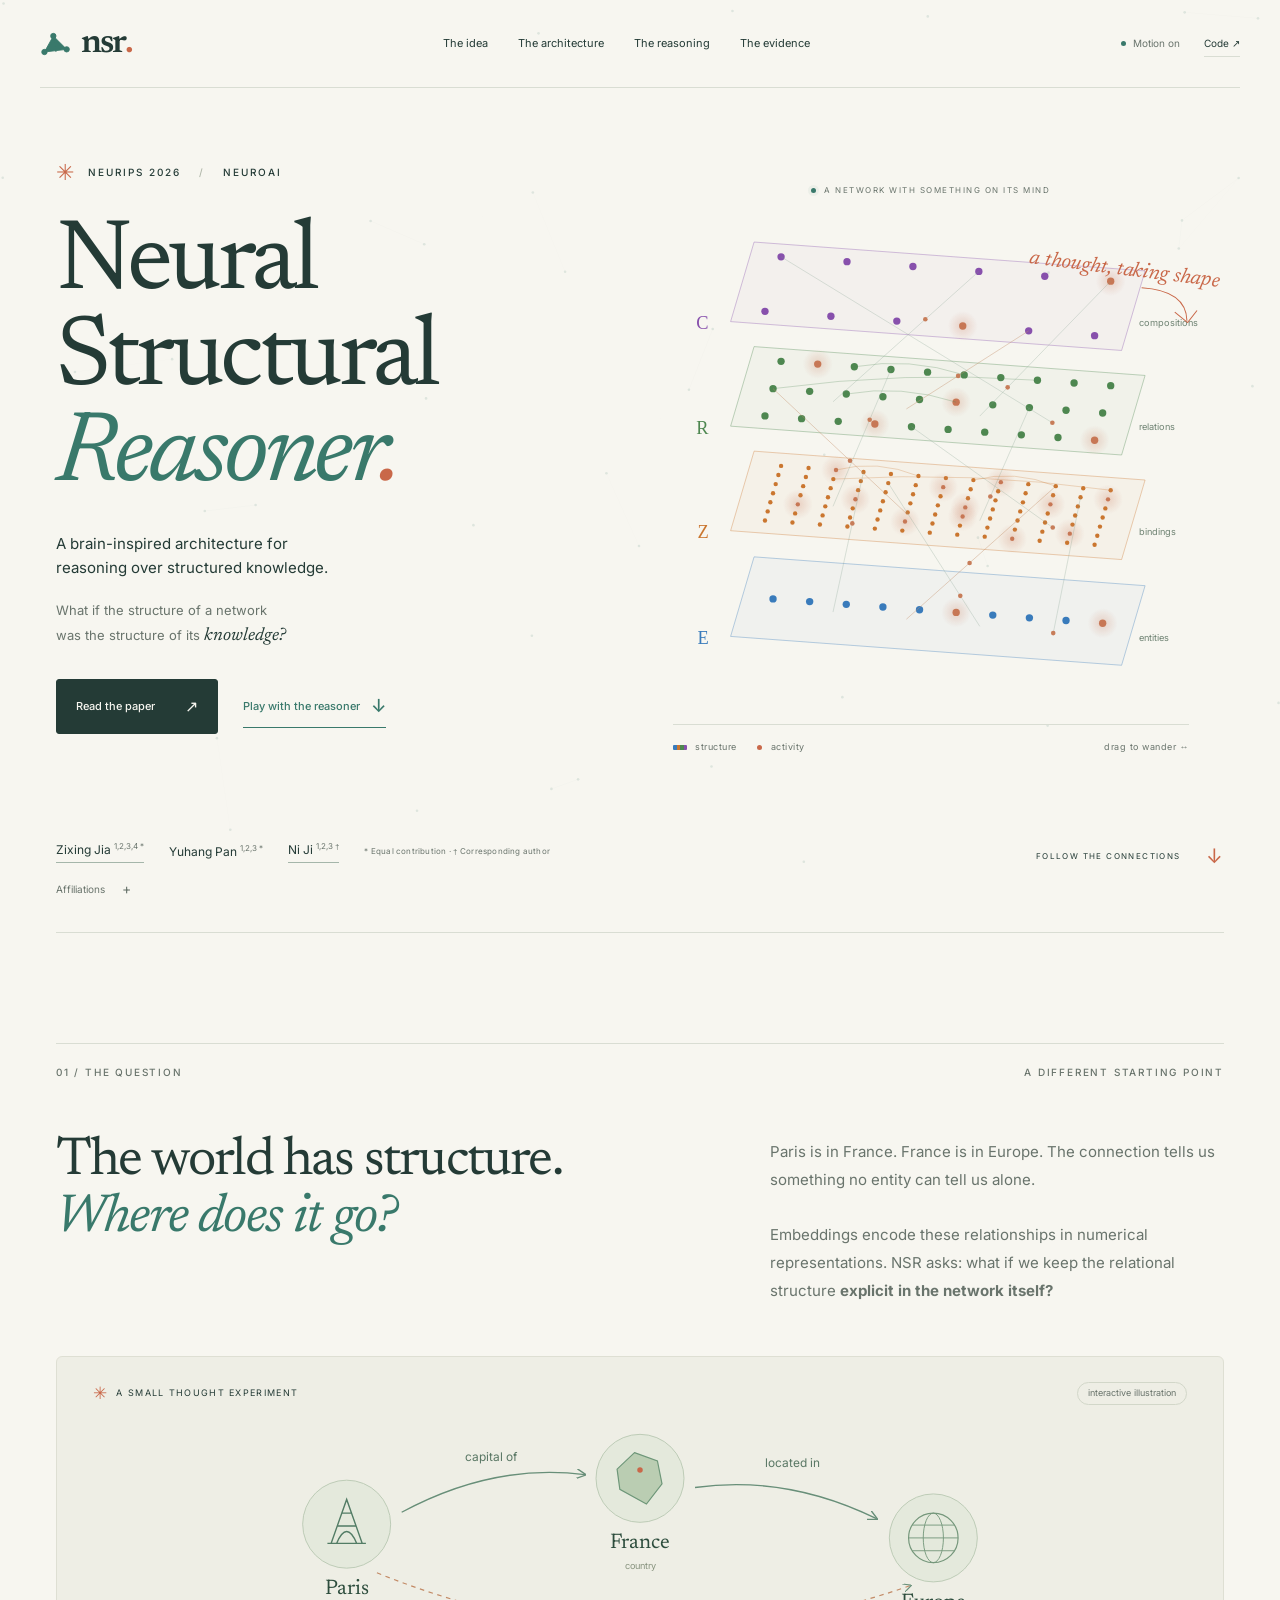
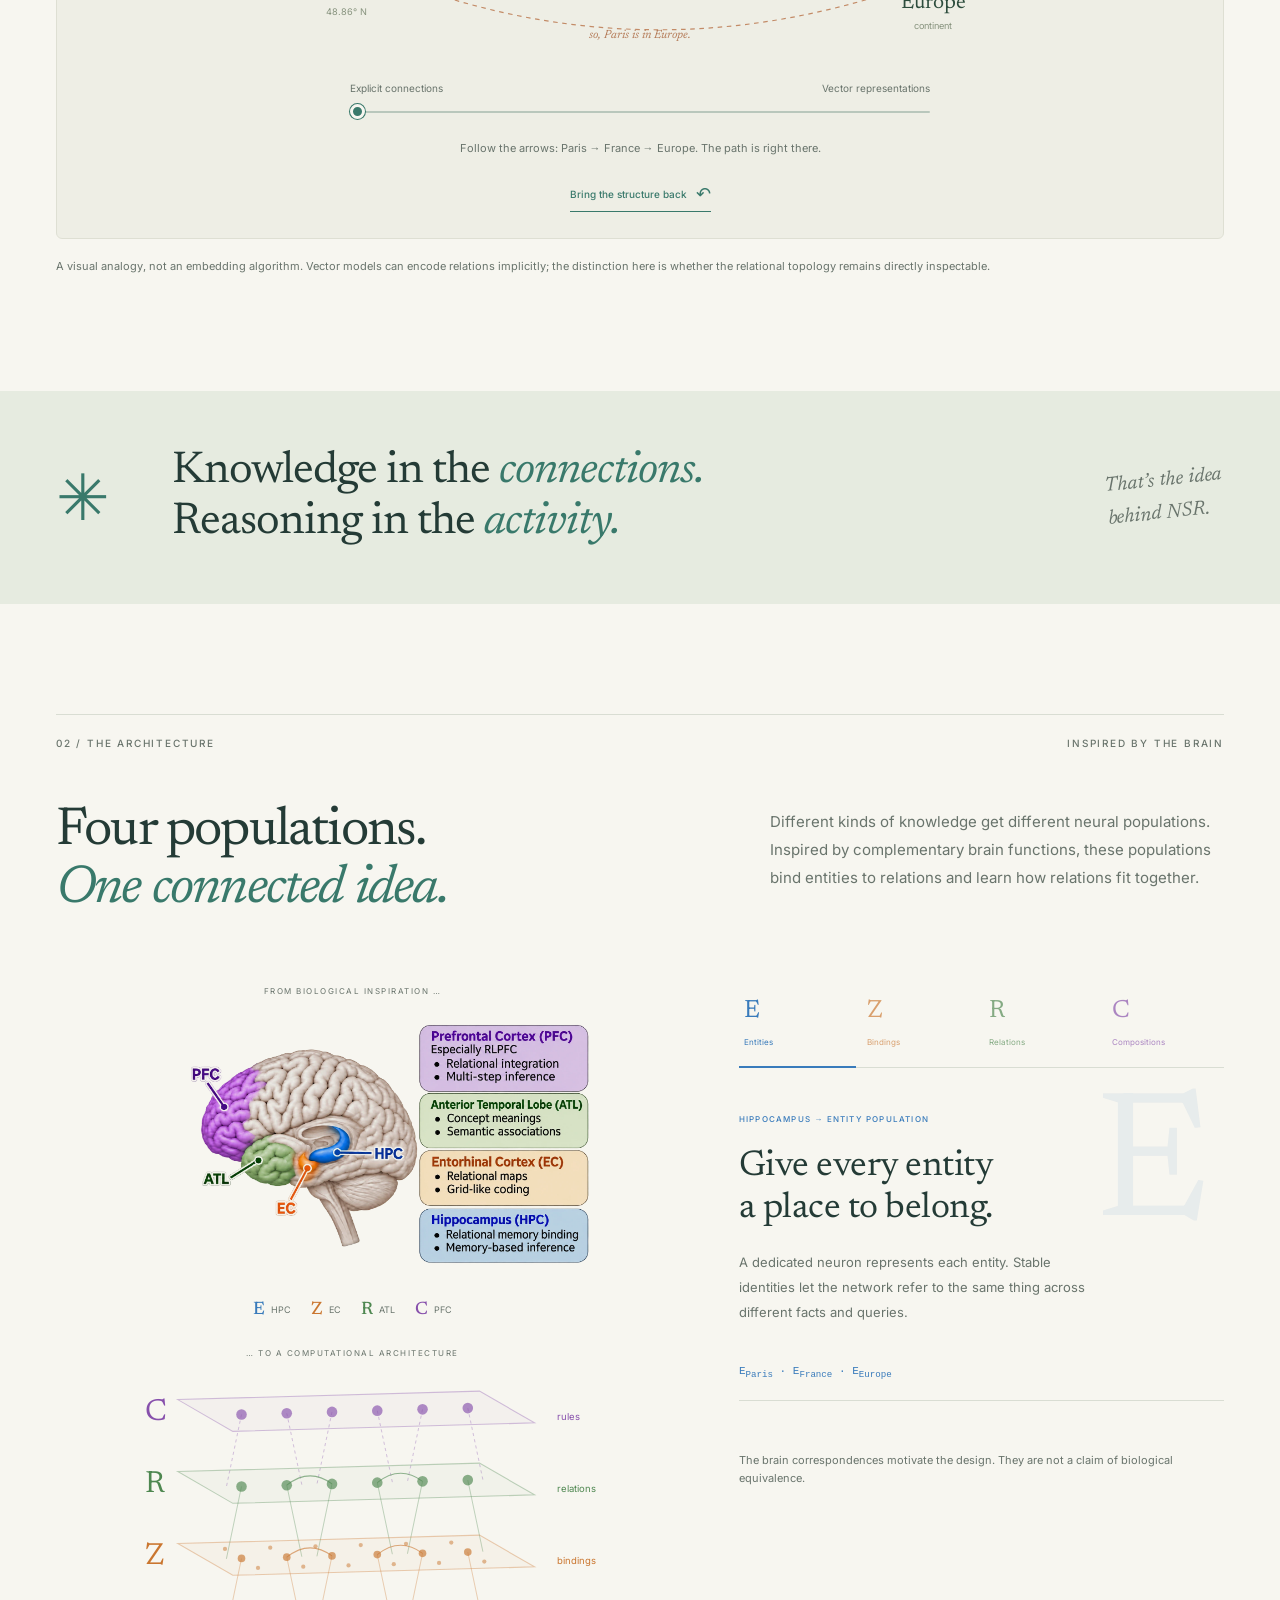
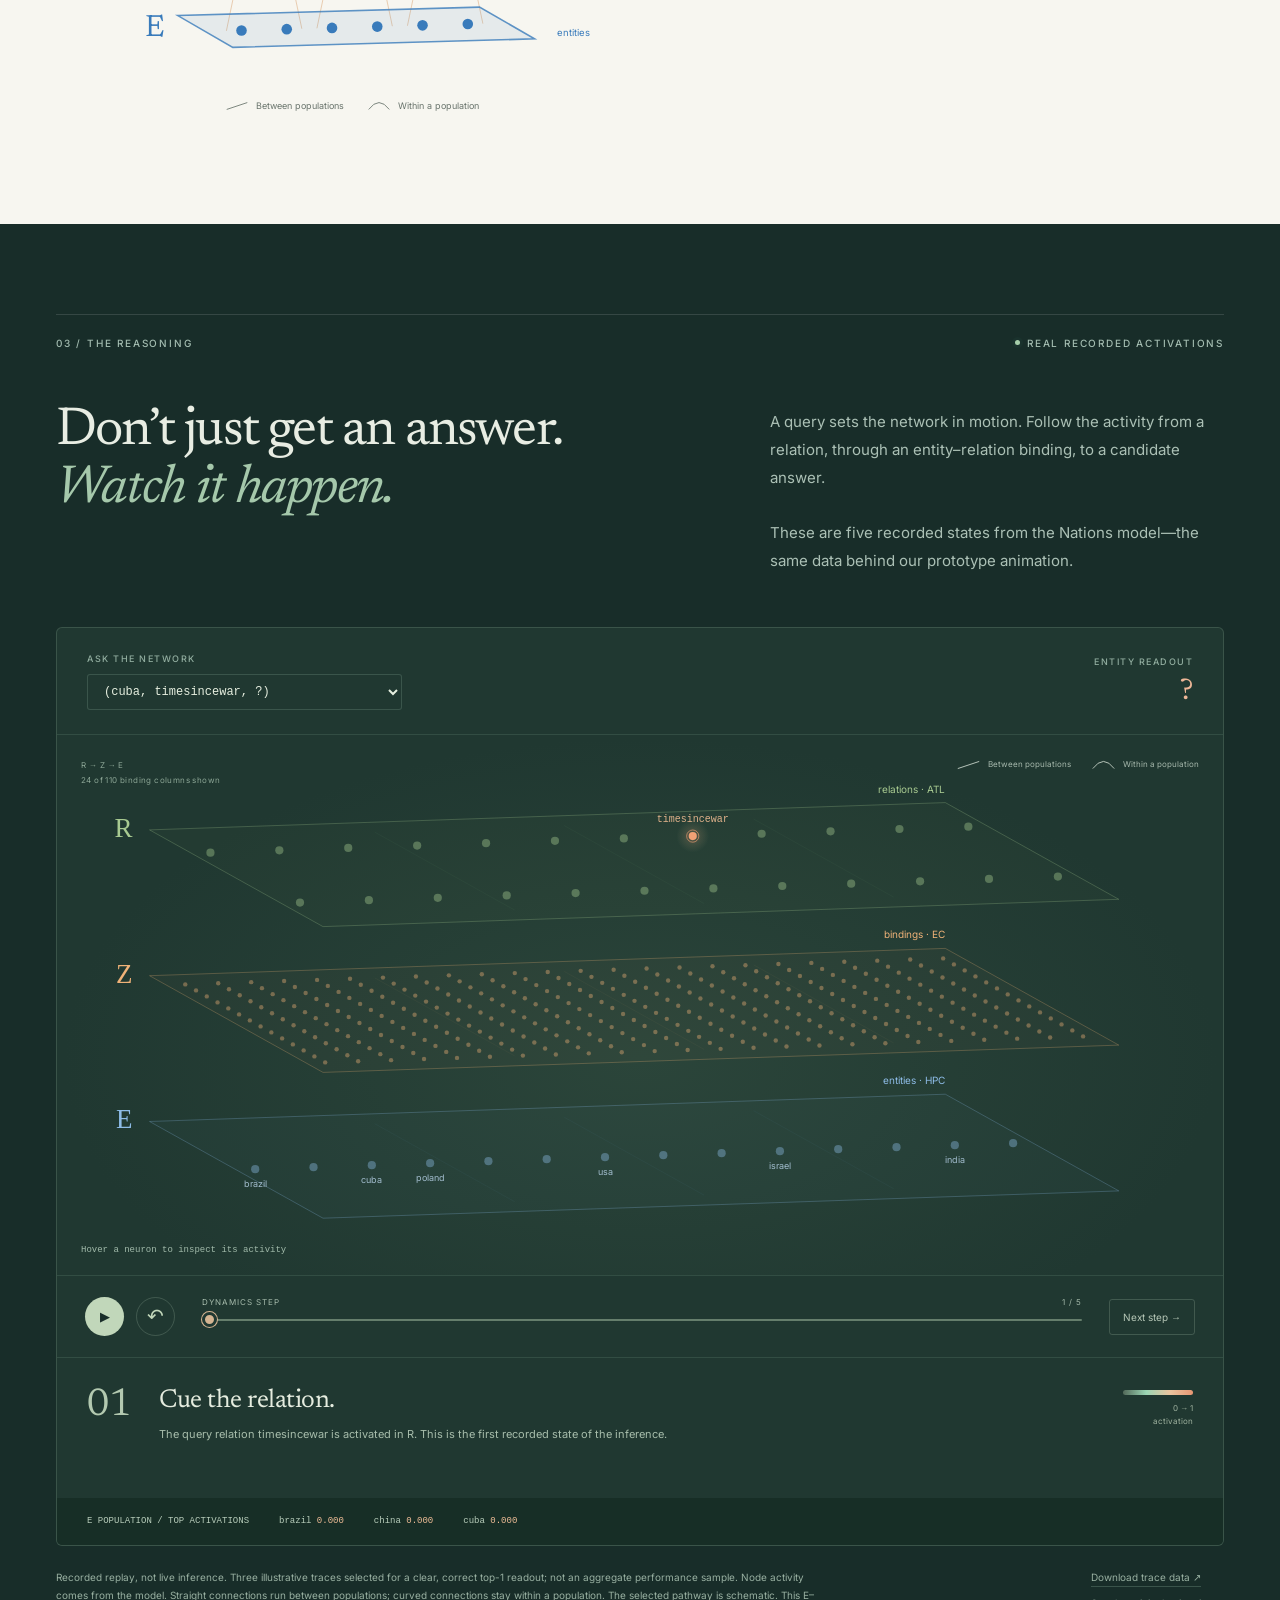
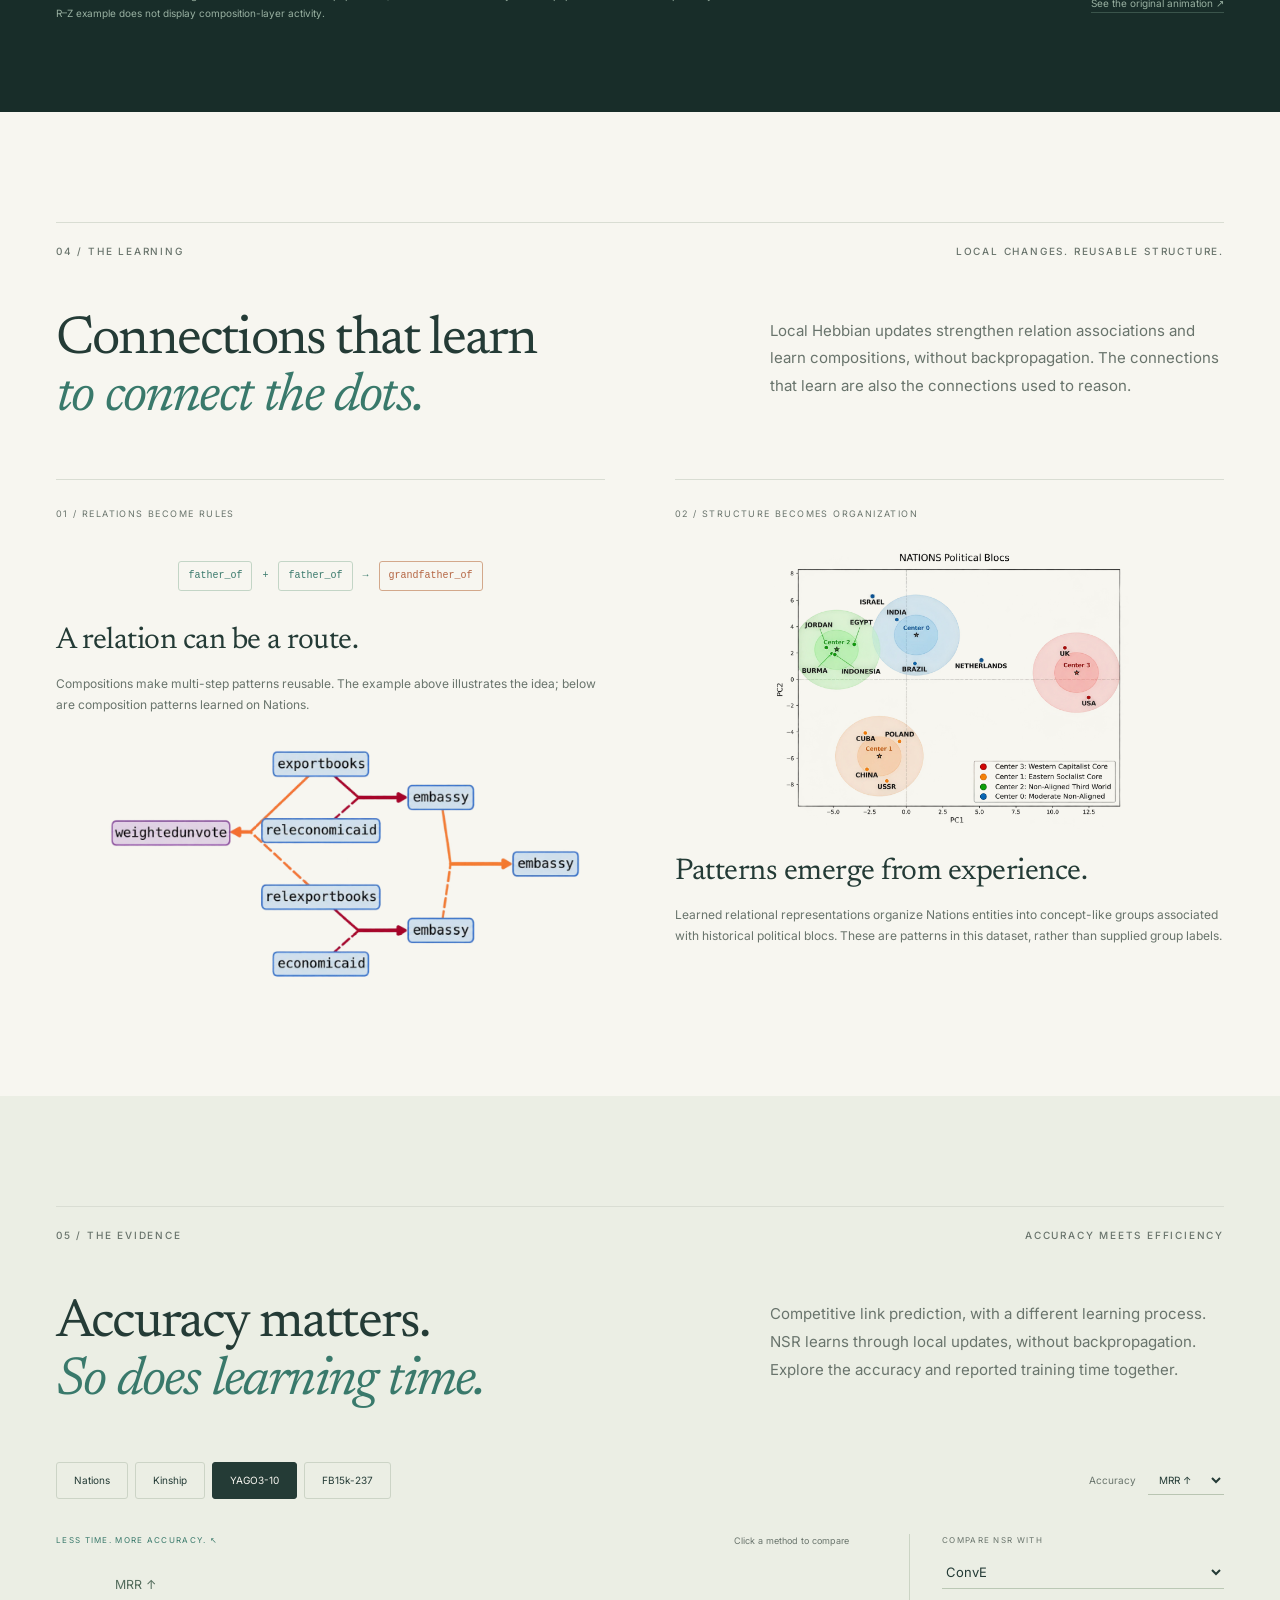
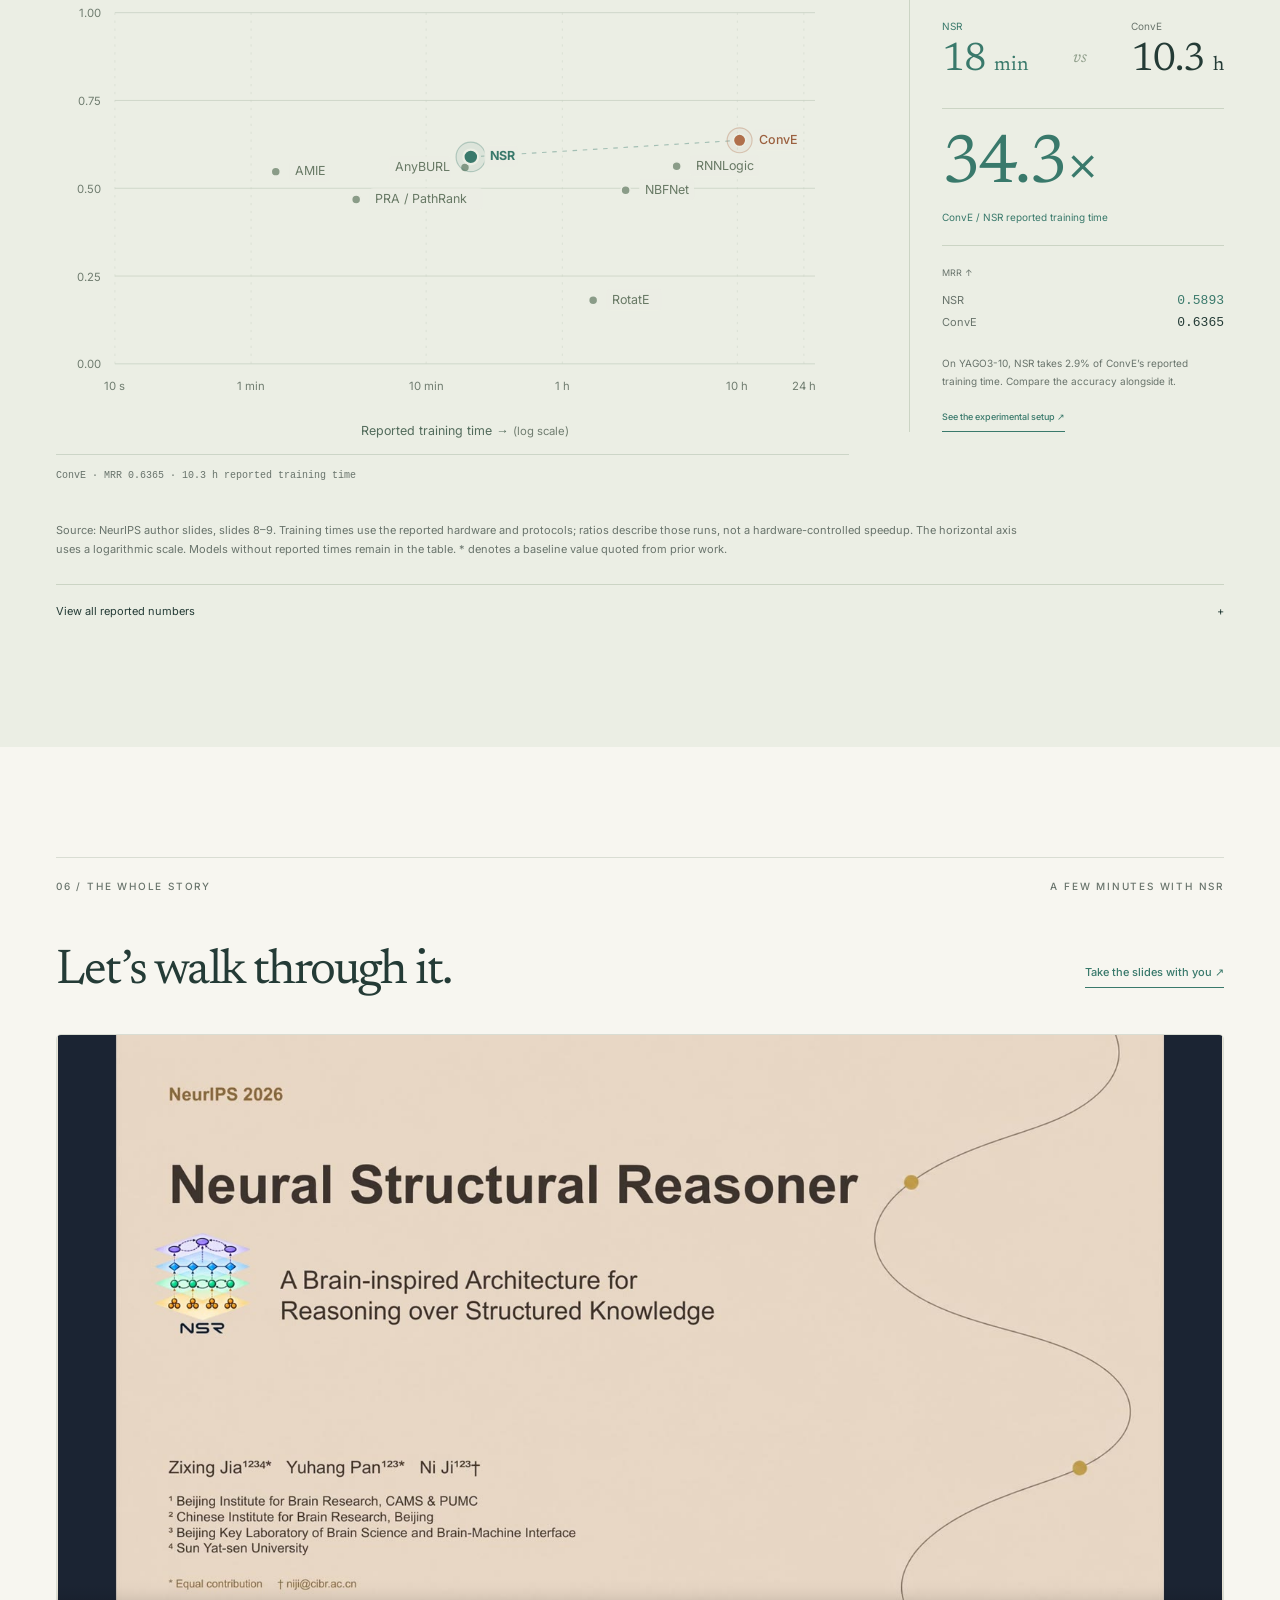
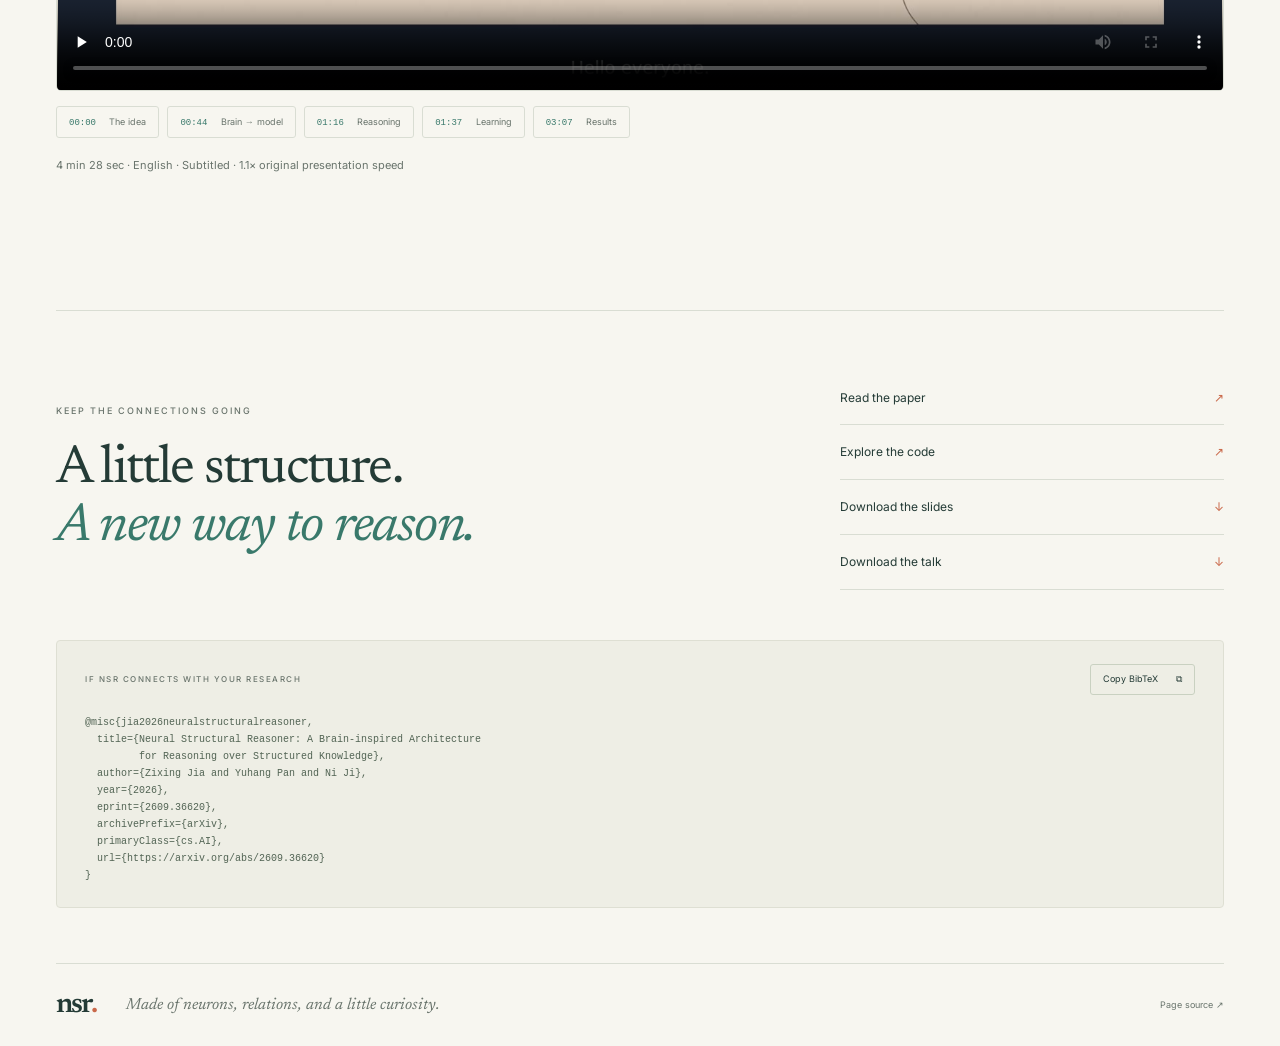
==== commit 40482a30: "Refine brain-aligned visuals and emphasize training efficiency" ====
--- a/index.html
+++ b/index.html
@@ -40,7 +40,13 @@
         <div class="art-handnote">a thought, taking shape <svg viewBox="0 0 80 45" aria-hidden="true"><path d="M4 3Q55 0 60 34M45 26L61 36L70 21"/></svg></div>
         <div class="art-caption"><span><i class="key-dot teal"></i> structure <i class="key-dot coral"></i> activity</span><span>drag to wander ↔</span></div>
       </div>
-      <div class="hero-bottom"><div class="authors"><a href="https://horserunningwild.github.io/" target="_blank" rel="noopener">Zixing Jia<sup>1,2,3,4 *</sup></a><span>Yuhang Pan<sup>1,2,3 *</sup></span><span>Ni Ji<sup>1,2,3 †</sup></span><small>* Equal contribution · † Corresponding author</small></div><a class="scroll-note" href="#idea">FOLLOW THE CONNECTIONS <span>↓</span></a></div>
+      <div class="hero-bottom">
+        <div class="author-block">
+          <div class="authors"><a href="https://horserunningwild.github.io/" target="_blank" rel="noopener">Zixing Jia<sup>1,2,3,4 *</sup></a><span>Yuhang Pan<sup>1,2,3 *</sup></span><a href="https://cibr.ac.cn/teamDetail/cibrTeamteam/7eaf96c5b298444b84328680fb1b7a15/Ni%20Ji" target="_blank" rel="noopener">Ni Ji<sup>1,2,3 †</sup></a><small>* Equal contribution · † Corresponding author</small></div>
+          <details class="author-affiliations"><summary>Affiliations <span aria-hidden="true">+</span></summary><ol><li>Beijing Institute for Brain Research, CAMS &amp; PUMC</li><li>Chinese Institute for Brain Research, Beijing</li><li>Beijing Key Laboratory of Brain Science and Brain-Machine Interface</li><li>Sun Yat-sen University</li></ol></details>
+        </div>
+        <a class="scroll-note" href="#idea">FOLLOW THE CONNECTIONS <span>↓</span></a>
+      </div>
     </section>
 
     <section class="section wrap" id="idea" aria-labelledby="idea-title">
@@ -60,7 +66,7 @@
       <div class="section-kicker"><span>02 / THE ARCHITECTURE</span><span>INSPIRED BY THE BRAIN</span></div>
       <div class="section-intro"><h2 id="architecture-title">Four populations.<br><em>One connected idea.</em></h2><p>Different kinds of knowledge get different neural populations. Inspired by complementary brain functions, these populations bind entities to relations and learn how relations fit together.</p></div>
       <div class="architecture-grid">
-        <div class="architecture-visual"><div class="diagram-caption">FROM BIOLOGICAL INSPIRATION …</div><img class="brain-image" src="assets/brain-regions.webp" width="1725" height="912" alt="Brain regions inspiring NSR: prefrontal cortex for relational integration; anterior temporal lobe for concepts; entorhinal cortex for relational maps; hippocampus for relational memory." loading="lazy"><div class="diagram-caption">… TO A COMPUTATIONAL ARCHITECTURE</div><svg viewBox="0 0 560 310" id="architecture-svg" role="img" aria-label="Four linked populations C, R, Z and E. Select a population to explore its role."></svg><div class="connection-legend"><span><i class="line-key fixed"></i>Fixed</span><span><i class="line-key encoded"></i>Fact-encoded</span><span><i class="line-key learned"></i>Learned</span></div></div>
+        <div class="architecture-visual"><div class="diagram-caption">FROM BIOLOGICAL INSPIRATION …</div><img class="brain-image" src="assets/brain-regions.webp" width="1725" height="912" alt="Brain regions inspiring NSR: prefrontal cortex for relational integration; anterior temporal lobe for concepts; entorhinal cortex for relational maps; hippocampus for relational memory." loading="lazy"><div class="population-key" aria-label="Brain region to neural population colors"><span data-population="E"><b>E</b> HPC</span><span data-population="Z"><b>Z</b> EC</span><span data-population="R"><b>R</b> ATL</span><span data-population="C"><b>C</b> PFC</span></div><div class="diagram-caption">… TO A COMPUTATIONAL ARCHITECTURE</div><svg viewBox="0 0 560 310" id="architecture-svg" role="img" aria-label="Four linked populations C, R, Z and E. Select a population to explore its role."></svg><div class="connection-legend"><span><svg viewBox="0 0 28 12" aria-hidden="true"><path d="M2 10L26 2"/></svg>Between populations</span><span><svg viewBox="0 0 28 12" aria-hidden="true"><path d="M2 10Q14 -6 26 10"/></svg>Within a population</span></div></div>
         <div class="architecture-details"><div class="layer-tabs" role="tablist" aria-label="Neural populations"><button type="button" role="tab" aria-selected="true" aria-controls="layer-panel" id="tab-E" data-layer="E">E<span>Entities</span></button><button type="button" role="tab" aria-selected="false" aria-controls="layer-panel" id="tab-Z" data-layer="Z" tabindex="-1">Z<span>Bindings</span></button><button type="button" role="tab" aria-selected="false" aria-controls="layer-panel" id="tab-R" data-layer="R" tabindex="-1">R<span>Relations</span></button><button type="button" role="tab" aria-selected="false" aria-controls="layer-panel" id="tab-C" data-layer="C" tabindex="-1">C<span>Compositions</span></button></div><div id="layer-panel" role="tabpanel" aria-labelledby="tab-E" tabindex="0"><span class="layer-symbol" id="layer-symbol">E</span><p class="eyebrow" id="layer-brain">HIPPOCAMPUS → ENTITY POPULATION</p><h3 id="layer-title">Give every entity<br>a place to belong.</h3><p id="layer-description">A dedicated neuron represents each entity. Stable identities let the network refer to the same thing across different facts and queries.</p><div class="layer-example" id="layer-example">E<sub>Paris</sub> · E<sub>France</sub> · E<sub>Europe</sub></div></div><p class="figure-note">The brain correspondences motivate the design. They are not a claim of biological equivalence.</p></div>
       </div>
     </section>
@@ -70,17 +76,40 @@
       <div class="section-intro"><h2 id="reasoning-title">Don’t just get an answer.<br><em>Watch it happen.</em></h2><p>A query sets the network in motion. Follow the activity from a relation, through an entity–relation binding, to a candidate answer.<br><br>These are five recorded states from the Nations model—the same data behind our prototype animation.</p></div>
       <div class="reasoning-lab" id="reasoning-lab">
         <div class="reasoning-toolbar"><div><label class="small-label" for="query-select">ASK THE NETWORK</label><select id="query-select" disabled><option>Loading recorded queries…</option></select></div><div class="query-answer"><span class="small-label">ENTITY READOUT</span><strong id="answer-value">?</strong></div></div>
-        <div class="trace-stage"><canvas id="trace-canvas" role="img" aria-label="Recorded neural activations in the relation R, binding Z and entity E populations. Use the step controls and text summary to follow the inference."></canvas><div class="trace-inspector" id="trace-inspector">Hover a neuron to inspect its activity</div><span class="trace-stage-note">R → Z → E<br>24 of 110 binding columns shown</span></div>
+        <div class="trace-stage"><div class="trace-edge-key"><span><svg viewBox="0 0 28 12" aria-hidden="true"><path d="M2 10L26 2"/></svg>Between populations</span><span><svg viewBox="0 0 28 12" aria-hidden="true"><path d="M2 10Q14 -6 26 10"/></svg>Within a population</span></div><canvas id="trace-canvas" role="img" aria-label="Recorded neural activations in the relation R, binding Z and entity E populations. Use the step controls and text summary to follow the inference."></canvas><div class="trace-inspector" id="trace-inspector">Hover a neuron to inspect its activity</div><span class="trace-stage-note">R → Z → E<br>24 of 110 binding columns shown</span></div>
         <div class="trace-controls"><button class="round-button" id="trace-play" type="button" aria-label="Play recorded inference" disabled>▶</button><button class="round-button secondary-round" id="trace-reset" type="button" aria-label="Reset inference to step 1" disabled>↶</button><div class="trace-progress"><label for="trace-step">DYNAMICS STEP <strong id="step-count">1 / 5</strong></label><input type="range" id="trace-step" min="0" max="4" value="0" step="1" aria-label="Recorded dynamics step" disabled></div><button class="step-button" id="trace-next" type="button" disabled>Next step →</button></div>
         <div class="trace-narration" aria-live="polite"><span id="trace-number">01</span><div><h3 id="trace-title">Cue the relation.</h3><p id="trace-description">Loading the recorded activation data…</p></div><span class="trace-swatch"><i></i>0 → 1<br>activation</span></div>
         <div class="readout-strip" id="readout-strip" aria-label="Top entity activations at the selected step"></div>
       </div>
-      <div class="trace-footnotes"><p>Recorded replay, not live inference. Three illustrative traces selected for a clear, correct top-1 readout; not an aggregate performance sample. Node activity comes from the model. Curves show the selected pathway schematically. This E–R–Z example does not display composition-layer activity.</p><div><a href="data/traces.json" download>Download trace data ↗</a><button type="button" class="plain-button" id="open-prototype">See the original animation ↗</button></div></div>
+      <div class="trace-footnotes"><p>Recorded replay, not live inference. Three illustrative traces selected for a clear, correct top-1 readout; not an aggregate performance sample. Node activity comes from the model. Straight connections run between populations; curved connections stay within a population. The selected pathway is schematic. This E–R–Z example does not display composition-layer activity.</p><div><a href="data/traces.json" download>Download trace data ↗</a><button type="button" class="plain-button" id="open-prototype">See the original animation ↗</button></div></div>
     </div></section>
 
     <section class="section wrap learning" id="learning" aria-labelledby="learning-title"><div class="section-kicker"><span>04 / THE LEARNING</span><span>LOCAL CHANGES. REUSABLE STRUCTURE.</span></div><div class="section-intro"><h2 id="learning-title">Connections that learn<br><em>to connect the dots.</em></h2><p>Local Hebbian updates strengthen relation associations and learn compositions, without backpropagation. The connections that learn are also the connections used to reason.</p></div><div class="learning-grid"><article><span class="mini-index">01 / RELATIONS BECOME RULES</span><div class="rule-illustration" aria-label="An illustrative father-of relation composed twice implies grandfather-of"><span>father_of</span><b>+</b><span>father_of</span><b>→</b><span>grandfather_of</span></div><h3>A relation can be a route.</h3><p>Compositions make multi-step patterns reusable. The example above illustrates the idea; below are composition patterns learned on Nations.</p><img src="assets/composition-rules.webp" alt="Learned Nations composition routes involving exportbooks, releconomicaid, relexportbooks, economicaid and embassy." loading="lazy" width="720" height="450"></article><article><span class="mini-index">02 / STRUCTURE BECOMES ORGANIZATION</span><img class="clusters" src="assets/nations-clusters.webp" alt="Projection of learned Nations representations shows concept-like groupings associated with historical political blocs." loading="lazy" width="720" height="450"><h3>Patterns emerge from experience.</h3><p>Learned relational representations organize Nations entities into concept-like groups associated with historical political blocs. These are patterns in this dataset, rather than supplied group labels.</p></article></div></section>
 
-    <section class="section results-section" id="results" aria-labelledby="results-title"><div class="wrap"><div class="section-kicker"><span>05 / THE EVIDENCE</span><span>STRUCTURE, PUT TO THE TEST</span></div><div class="section-intro"><h2 id="results-title">Competitive performance.<br><em>A lighter learning process.</em></h2><p>NSR is competitive across knowledge-graph benchmarks, with low reported training times. Its strengths vary by dataset—explore the full comparison.</p></div><div class="results-toolbar"><div class="dataset-tabs" role="group" aria-label="Benchmark dataset"><button type="button" data-dataset="Nations" aria-pressed="true">Nations</button><button type="button" data-dataset="Kinship" aria-pressed="false">Kinship</button><button type="button" data-dataset="YAGO3-10" aria-pressed="false">YAGO3-10</button><button type="button" data-dataset="FB15k-237" aria-pressed="false">FB15k-237</button></div><label class="metric-label">Metric <select id="metric-select"><option value="mrr">MRR ↑</option><option value="hits">Hits@1 ↑</option><option value="time">Training time ↓</option></select></label></div><div class="results-layout"><div id="benchmark-chart" class="benchmark-chart" role="img" aria-label="Benchmark comparison"></div><aside class="result-summary"><span class="small-label">NEURAL STRUCTURAL REASONER</span><strong id="result-value">0.8142</strong><span id="result-metric">Mean reciprocal rank</span><div class="result-time"><strong id="training-value">3 s</strong><span>reported training time</span></div><p id="result-context">Second-highest MRR among the compared methods on Nations.</p><a class="text-link" href="https://arxiv.org/abs/2609.36620" target="_blank" rel="noopener">See the experimental setup ↗</a></aside></div><p class="figure-note">Source: NeurIPS author slides, slides 8–9. MRR and Hits@1 measure link prediction; higher is better. Training times depend on the reported hardware and protocols, and are not hardware-normalized. * denotes a baseline value quoted from prior work. Missing results are omitted. Time bars use a logarithmic scale.</p><details class="data-table-details"><summary>View all reported numbers <span>+</span></summary><div class="table-scroll" id="benchmark-table"></div></details></div></section>
+    <section class="section results-section" id="results" aria-labelledby="results-title"><div class="wrap">
+      <div class="section-kicker"><span>05 / THE EVIDENCE</span><span>ACCURACY MEETS EFFICIENCY</span></div>
+      <div class="section-intro"><h2 id="results-title">Accuracy matters.<br><em>So does learning time.</em></h2><p>Competitive link prediction, with a different learning process. NSR learns through local updates, without backpropagation. Explore the accuracy and reported training time together.</p></div>
+      <div class="results-toolbar"><div class="dataset-tabs" role="group" aria-label="Benchmark dataset"><button type="button" data-dataset="Nations" aria-pressed="false">Nations</button><button type="button" data-dataset="Kinship" aria-pressed="false">Kinship</button><button type="button" data-dataset="YAGO3-10" aria-pressed="true">YAGO3-10</button><button type="button" data-dataset="FB15k-237" aria-pressed="false">FB15k-237</button></div><label class="metric-label">Accuracy <select id="metric-select"><option value="mrr">MRR ↑</option><option value="hits">Hits@1 ↑</option></select></label></div>
+      <div class="efficiency-layout">
+        <div class="efficiency-plot">
+          <div class="plot-heading"><span>LESS TIME. MORE ACCURACY. ↖</span><span>Click a method to compare</span></div>
+          <div id="benchmark-chart" class="benchmark-chart"></div>
+          <div class="plot-readout" id="plot-readout" aria-live="polite"></div>
+        </div>
+        <aside class="efficiency-summary">
+          <label class="compare-label" for="compare-select">COMPARE NSR WITH <select id="compare-select"></select></label>
+          <div id="comparison-summary" aria-live="polite">
+            <div class="time-pair"><div><span>NSR</span><strong id="nsr-time">18 <small>min</small></strong></div><span class="time-versus">vs</span><div><span id="baseline-name">ConvE</span><strong id="baseline-time">10.3 <small>h</small></strong></div></div>
+            <div class="time-ratio"><strong id="time-ratio">34.3×</strong><p id="ratio-description">shorter reported training time<br>than ConvE on YAGO3-10</p></div>
+            <div class="accuracy-pair"><span id="accuracy-label">MRR ↑</span><p><b>NSR</b><strong id="nsr-accuracy">0.5893</strong></p><p><b id="comparison-name">ConvE</b><strong id="baseline-accuracy">0.6365</strong></p></div>
+            <p class="comparison-context" id="result-context"></p>
+          </div>
+          <a class="text-link" href="https://arxiv.org/abs/2609.36620" target="_blank" rel="noopener">See the experimental setup ↗</a>
+        </aside>
+      </div>
+      <p class="figure-note">Source: NeurIPS author slides, slides 8–9. Training times use the reported hardware and protocols; ratios describe those runs, not a hardware-controlled speedup. The horizontal axis uses a logarithmic scale. Models without reported times remain in the table. * denotes a baseline value quoted from prior work.</p>
+      <details class="data-table-details"><summary>View all reported numbers <span aria-hidden="true">+</span></summary><div class="table-scroll" id="benchmark-table"></div></details>
+    </div></section>
 
     <section class="section wrap film-section" id="talk" aria-labelledby="talk-title"><div class="section-kicker"><span>06 / THE WHOLE STORY</span><span>A FEW MINUTES WITH NSR</span></div><div class="film-header"><h2 id="talk-title">Let’s walk through it.</h2><a class="text-link" href="assets/neurips-slides.pptx" download>Take the slides with you ↗</a></div><video id="author-video" controls playsinline preload="none" poster="assets/talk-poster.jpg" aria-label="NeurIPS author talk in English with burned-in subtitles"><source src="assets/author-talk.mp4" type='video/mp4; codecs="avc1.640028, mp4a.40.2"'><source src="assets/author-talk.webm" type='video/webm; codecs="vp9, opus"'>Your browser does not support embedded video. <a href="assets/author-talk.mp4">Download the author talk.</a></video><nav class="video-chapters" aria-label="Author talk chapters"><button type="button" data-time="0">00:00 <span>The idea</span></button><button type="button" data-time="43.92">00:44 <span>Brain → model</span></button><button type="button" data-time="75.88">01:16 <span>Reasoning</span></button><button type="button" data-time="97.36">01:37 <span>Learning</span></button><button type="button" data-time="187.08">03:07 <span>Results</span></button></nav><p class="figure-note">4 min 28 sec · English · Subtitled · 1.1× original presentation speed</p></section>
 
@@ -93,7 +122,7 @@
   archivePrefix={arXiv},
   primaryClass={cs.AI},
   url={https://arxiv.org/abs/2609.36620}
-}</pre><span id="copy-status" class="sr-only" aria-live="polite"></span></div><div class="affiliations"><p><sup>1</sup> Beijing Institute for Brain Research, CAMS &amp; PUMC<br><sup>2</sup> Chinese Institute for Brain Research, Beijing</p><p><sup>3</sup> Beijing Key Laboratory of Brain Science and Brain-Machine Interface<br><sup>4</sup> Sun Yat-sen University</p></div></section>
+}</pre><span id="copy-status" class="sr-only" aria-live="polite"></span></div></section>
   </main>
   <footer class="wrap"><a class="brand" href="#" aria-label="Back to top">nsr<span class="brand-dot">.</span></a><p>Made of neurons, relations, and a little curiosity.</p><a href="https://github.com/HorseRunningWild/NSR" target="_blank" rel="noopener">Page source ↗</a></footer>
   <dialog id="prototype-dialog"><div class="dialog-top"><h3>The original activation trace</h3><button type="button" id="close-prototype" aria-label="Close original animation">×</button></div><img id="prototype-image" src="assets/prototype-static.png" alt="Original prototype visualization: Cuba, timesincewar, USA, with five recorded E/R/Z activation states." width="1980" height="1100"><p>The same recorded Nations trajectory, as shown in the original visualization.</p><a href="assets/prototype.gif" download>Download GIF ↗</a></dialog>
--- a/style.css
+++ b/style.css
@@ -21,3 +21,38 @@
 .reasoning-toolbar>div:first-child{min-width:0}.query-answer{flex-shrink:0}
 @media(min-width:601px) and (max-width:850px){.hero-art canvas{width:110%;margin-left:-5%}}
 @media(max-width:600px){.scroll-note{font-size:0;max-width:none;gap:0}.reasoning-toolbar>div:first-child{flex:1}.reasoning-toolbar select{width:100%;max-width:240px}.query-answer .small-label{font-size:6px;letter-spacing:.8px}.trace-controls button{min-height:38px}.dataset-tabs button{min-height:38px}}
+
+/* Population identity is shared by the anatomy, tabs and both network views. */
+:root{--population-E:#397bbb;--population-Z:#ca762f;--population-R:#4e8750;--population-C:#8750ac}
+[data-layer="E"],[data-population="E"]{--population-color:var(--population-E)}
+[data-layer="Z"],[data-population="Z"]{--population-color:var(--population-Z)}
+[data-layer="R"],[data-population="R"]{--population-color:var(--population-R)}
+[data-layer="C"],[data-population="C"]{--population-color:var(--population-C)}
+.population-key{display:flex;justify-content:center;gap:20px;margin:-8px 0 28px;font-size:9px;color:var(--muted)}
+.population-key span{display:flex;align-items:center;gap:6px}.population-key b{font:500 18px var(--serif);color:var(--population-color)}
+.layer-tabs button{color:var(--population-color);opacity:.68}.layer-tabs button[aria-selected=true]{color:var(--population-color);border-color:var(--population-color);opacity:1}
+#layer-panel{--population-color:var(--population-E)}#layer-brain,.layer-example{color:var(--population-color)}.layer-symbol{color:var(--population-color);opacity:.08}
+.art-caption .key-dot.teal{width:14px;height:5px;border-radius:1px;background:linear-gradient(90deg,var(--population-E) 25%,var(--population-Z) 25% 50%,var(--population-R) 50% 75%,var(--population-C) 75%)}
+.hero-bottom{align-items:flex-start;gap:30px}.author-block{min-width:0;flex:1}.authors>a{border-bottom:1px solid #a5b6aa;padding-bottom:2px}.scroll-note{flex-shrink:0}
+.author-affiliations{margin-top:15px;max-width:680px}.author-affiliations summary{font-size:10px;color:var(--muted);cursor:pointer;list-style:none;width:max-content;display:flex;align-items:center;gap:17px;padding:3px 0}
+.author-affiliations summary::-webkit-details-marker{display:none}.author-affiliations summary span{font-size:14px;line-height:1;transition:transform .2s}.author-affiliations[open] summary span{transform:rotate(45deg)}
+.author-affiliations summary:focus-visible,.data-table-details summary:focus-visible{outline:2px solid var(--coral);outline-offset:4px}
+.author-affiliations ol{list-style:none;counter-reset:affiliation;display:grid;grid-template-columns:1fr 1fr;gap:10px 25px;margin:17px 0 0;padding:16px 0 0;border-top:1px solid var(--line);font-size:10px;line-height:1.7;color:var(--muted)}
+.author-affiliations li{counter-increment:affiliation;display:flex;gap:9px}.author-affiliations li::before{content:counter(affiliation);font-size:9px;color:var(--ink);flex-shrink:0}
+.closing{padding-bottom:55px}
+.trace-stage{height:540px}.trace-edge-key{position:absolute;right:24px;top:23px;display:flex;gap:20px;color:#a7b9ad;font-size:8px;pointer-events:none}.trace-edge-key span{display:flex;gap:7px;align-items:center}.trace-edge-key svg{width:25px;height:12px;fill:none;stroke:#c6d3c8;stroke-width:1}
+/* Training time stays visible alongside accuracy, in every comparison. */
+.efficiency-layout{display:grid;grid-template-columns:minmax(0,1fr) 315px;gap:60px;align-items:start}.efficiency-plot{min-width:0}.plot-heading{display:flex;justify-content:space-between;gap:20px;font-size:8px;letter-spacing:1.3px;color:var(--teal);margin-bottom:24px}.plot-heading>span:last-child{color:var(--muted);letter-spacing:0;font-size:9px}
+.benchmark-chart{padding:0;min-height:0}.benchmark-chart svg{width:100%;height:auto;display:block;overflow:visible;font-family:var(--sans)}.plot-grid{stroke:#c9d2c4;stroke-width:.7}.plot-grid.vertical{stroke-dasharray:2 5;opacity:.6}.plot-tick{font-size:10px;fill:#707d70}.plot-axis-title{font-size:11px;fill:#536c5c}.comparison-line{fill:none;stroke:var(--teal);stroke-opacity:.4;stroke-width:1;stroke-dasharray:4 5}
+.plot-point{cursor:pointer;outline:none}.point-target{fill:transparent}.point-dot{fill:#8a9c88;stroke:#ebeee4;stroke-width:1.4}.point-label{fill:#687965;font-size:11px;pointer-events:none}.point-label-bg{fill:#ebeee4;opacity:.95;pointer-events:none}.point-halo{fill:#39796b14;stroke:#39796b50;stroke-width:1}
+.plot-point.nsr .point-dot{fill:var(--teal);stroke:#ebeee4;stroke-width:2}.plot-point.nsr .point-label{fill:var(--teal);font-weight:700}.plot-point.selected .point-dot{fill:#b06f4b}.plot-point.selected .point-label{fill:#9b603f;font-weight:500}.plot-point.selected .point-halo{fill:#b06f4b0c;stroke:#b06f4b55}
+.plot-point:hover .point-dot,.plot-point:focus-visible .point-dot{stroke:var(--coral);stroke-width:3}.plot-point:focus-visible .point-target{stroke:var(--coral);stroke-dasharray:3 3;stroke-width:1}.plot-readout{font:10px/1.8 var(--mono);color:var(--muted);min-height:37px;padding:12px 0 0;border-top:1px solid #ccd5c7;margin-top:6px}
+.efficiency-summary{border-left:1px solid #cbd4c4;padding-left:32px}.compare-label{display:flex;flex-direction:column;gap:9px;font-size:8px;letter-spacing:1.3px;color:var(--muted)}.compare-label select{color:var(--ink);background:transparent;border:0;border-bottom:1px solid #bbc8b5;padding:7px 0;font-size:13px;letter-spacing:0;width:100%;border-radius:0}
+.time-pair{display:flex;justify-content:space-between;align-items:center;gap:15px;margin:29px 0 25px}.time-pair>div{min-width:0}.time-pair>div>span{display:block;font-size:10px;color:var(--muted);margin-bottom:5px}.time-pair>div:first-child>span{color:var(--teal)}.time-pair strong{font:400 40px/1.1 var(--serif);white-space:nowrap;color:var(--ink);letter-spacing:-1px}.time-pair>div:first-child strong{color:var(--teal)}.time-pair small{font-size:20px;letter-spacing:0}.time-versus{font:italic 17px var(--serif);color:#8e9d89;margin-top:16px}
+.time-ratio{padding:22px 0 20px;border-top:1px solid #cbd4c4;border-bottom:1px solid #cbd4c4}.time-ratio>strong{display:block;font:400 69px/1 var(--serif);letter-spacing:-2.5px;color:var(--teal)}.time-ratio>p{font-size:10px;line-height:1.6;color:var(--teal);margin-top:9px;max-width:250px}.time-ratio.longer>strong,.time-ratio.longer>p{color:#986649}
+.accuracy-pair{margin-top:20px}.accuracy-pair>span{display:block;font-size:9px;color:var(--muted);margin-bottom:9px}.accuracy-pair p{display:flex;justify-content:space-between;gap:15px;font-size:11px;line-height:1.9}.accuracy-pair b{font-weight:400;color:var(--muted)}.accuracy-pair strong{font:500 13px/1.7 var(--mono);color:var(--ink)}.accuracy-pair p:first-of-type strong{color:var(--teal)}.comparison-context{font-size:10px;line-height:1.8;color:var(--muted);margin:20px 0 13px}.efficiency-summary>.text-link{font-size:9px}.results-section .figure-note{margin-top:30px}.data-table-details[open] summary>span{transform:rotate(45deg)}
+@media(max-width:1150px){.efficiency-layout{grid-template-columns:minmax(0,1fr) 260px;gap:30px}.efficiency-summary{padding-left:24px}.time-pair{gap:10px}.time-pair strong{font-size:36px}.time-pair small{font-size:18px}.plot-heading{letter-spacing:.7px}.trace-stage{height:510px}}
+@media(max-width:850px){.efficiency-layout{grid-template-columns:1fr;gap:26px}.efficiency-summary{border-left:0;border-top:1px solid #cbd4c4;padding:24px 0 0;display:grid;grid-template-columns:180px 1fr;gap:20px 38px}.compare-label{align-self:start}.efficiency-summary>.text-link{grid-column:1;align-self:end;width:max-content}.efficiency-summary #comparison-summary{grid-column:2;grid-row:1/3;display:grid;grid-template-columns:1fr 1fr;gap:10px 25px}.time-pair{grid-column:1/-1;margin:0 0 10px;justify-content:flex-start;gap:25px}.time-ratio{border-bottom:0;padding-top:20px}.accuracy-pair{margin:0;border-top:1px solid #cbd4c4;padding-top:20px}.comparison-context{grid-column:1/-1;margin:5px 0}.time-ratio>strong{font-size:58px}.trace-stage{height:490px}.plot-heading{letter-spacing:1px}.author-affiliations ol{grid-template-columns:1fr}.author-affiliations{max-width:440px}}
+@media(max-width:600px){.hero-bottom{gap:15px}.author-affiliations summary{font-size:9px}.author-affiliations ol{font-size:9px}.population-key{gap:19px;font-size:8px}.trace-stage{height:430px}.trace-edge-key{top:16px;right:14px;gap:5px;font-size:6px;flex-direction:column}.trace-edge-key span{gap:4px}.trace-edge-key svg{width:17px;height:9px}.efficiency-summary{display:block;padding-top:22px}.compare-label{flex-direction:row;align-items:center;gap:20px}.compare-label select{flex:1;width:auto;font-size:12px}.efficiency-summary #comparison-summary{display:grid;grid-template-columns:1fr 1fr;gap:10px 20px}.time-pair{margin:23px 0 10px;justify-content:space-between;gap:20px}.time-pair>div{flex:1}.time-pair>div:last-child{text-align:right}.time-pair strong{font-size:44px}.time-pair small{font-size:23px}.time-versus{font-size:20px}.time-ratio>strong{font-size:56px}.time-ratio>p{font-size:9px}.accuracy-pair{padding-top:23px}.comparison-context{font-size:10px;margin:5px 0 10px}.plot-heading{font-size:7px;letter-spacing:.8px;margin-bottom:20px}.plot-heading>span:last-child{font-size:8px;text-align:right}.plot-readout{font-size:8px;min-height:44px}.results-toolbar{margin-bottom:25px}.closing{padding-bottom:35px}}
+.connection-legend svg{width:24px;height:12px;fill:none;stroke:var(--muted);stroke-width:1}.connection-legend span{display:flex;gap:7px;align-items:center}
+@media(max-width:600px){.efficiency-summary{order:-1;border-top:0;border-bottom:1px solid #cbd4c4;padding:0 0 24px}.plot-heading{margin-top:3px}}
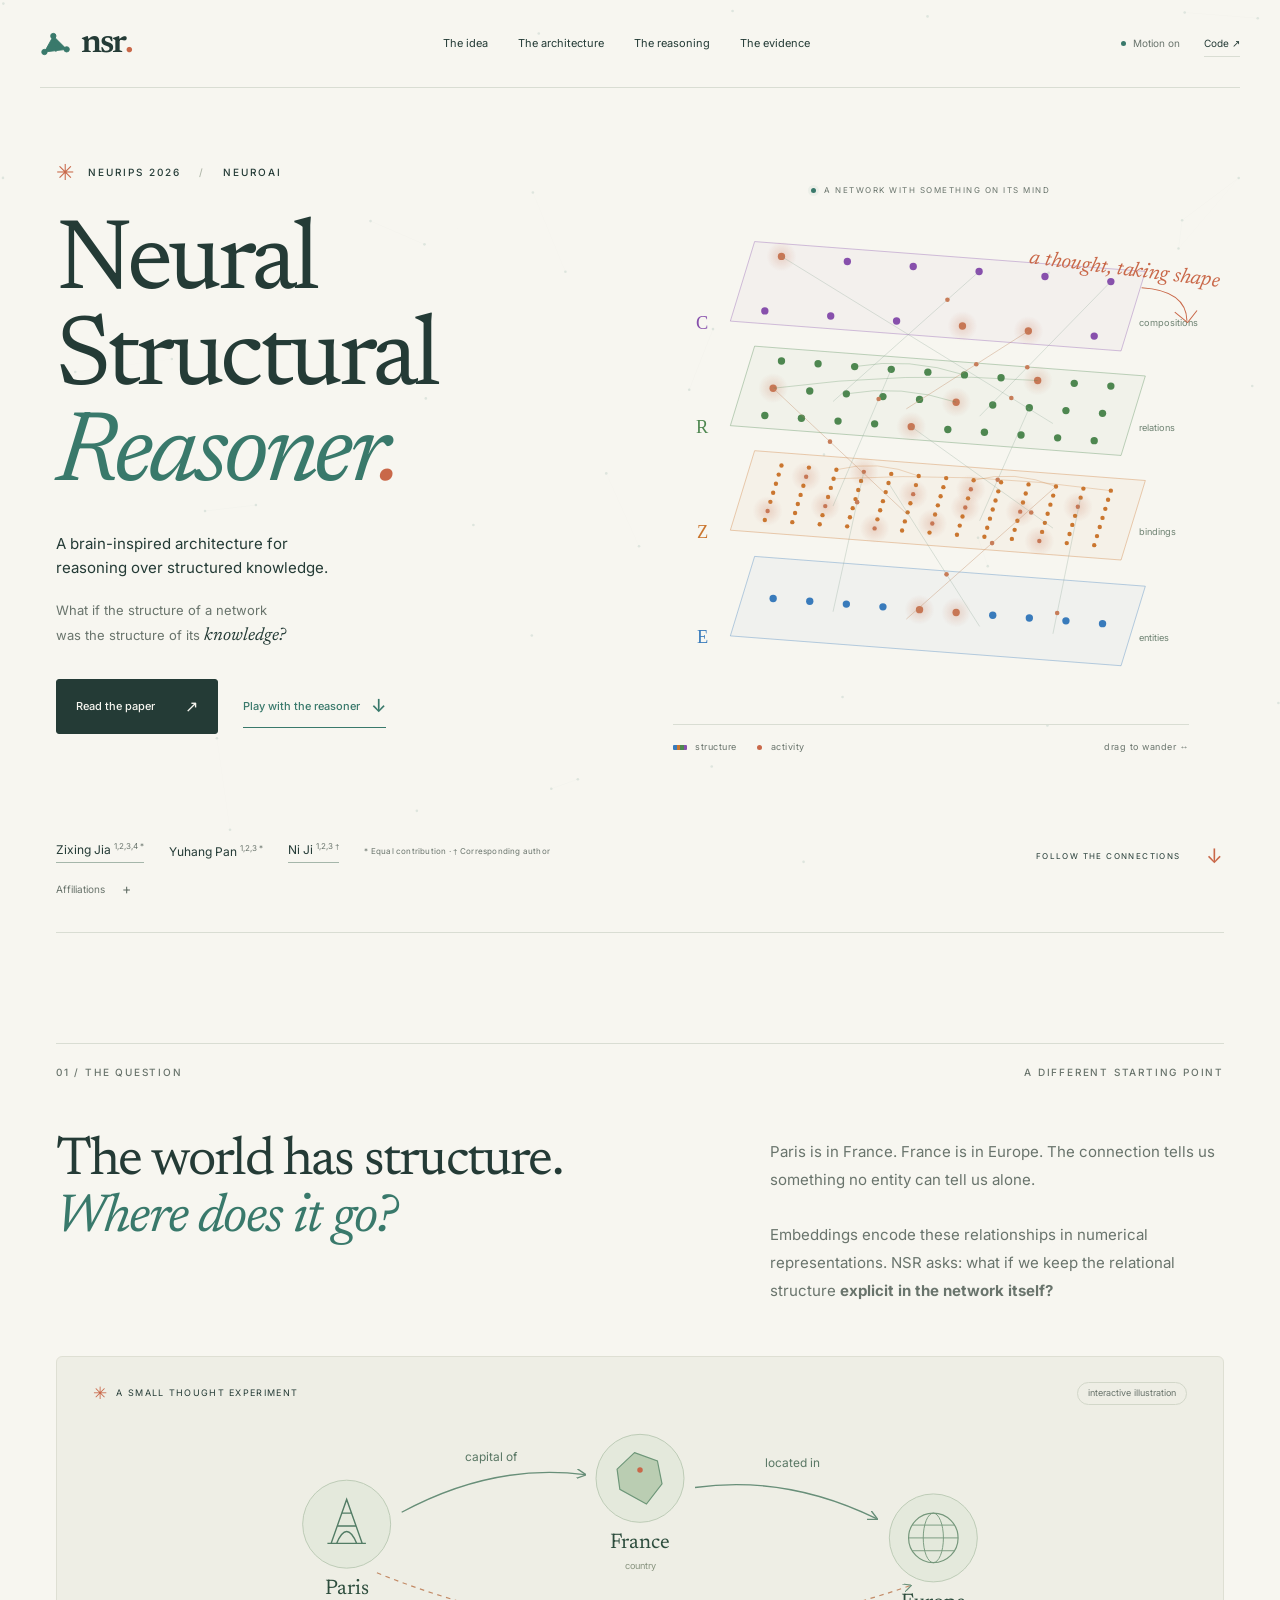
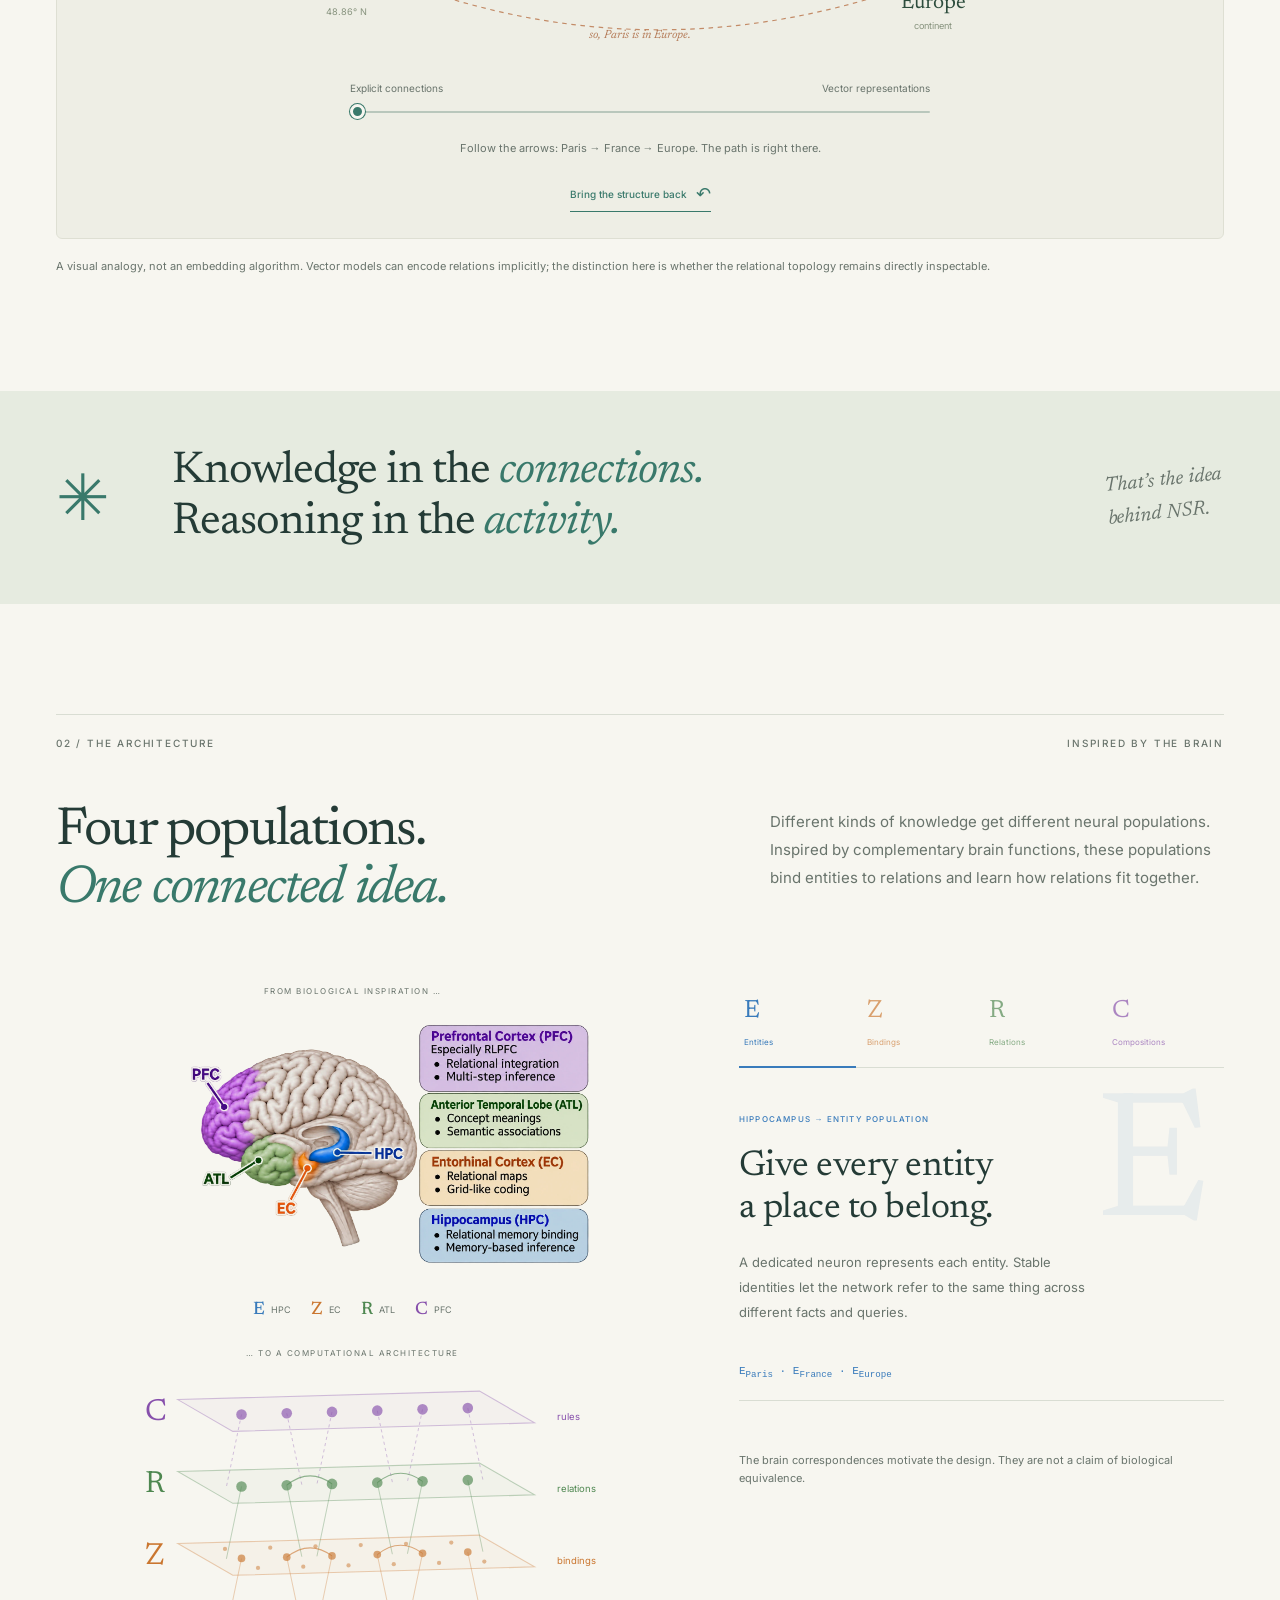
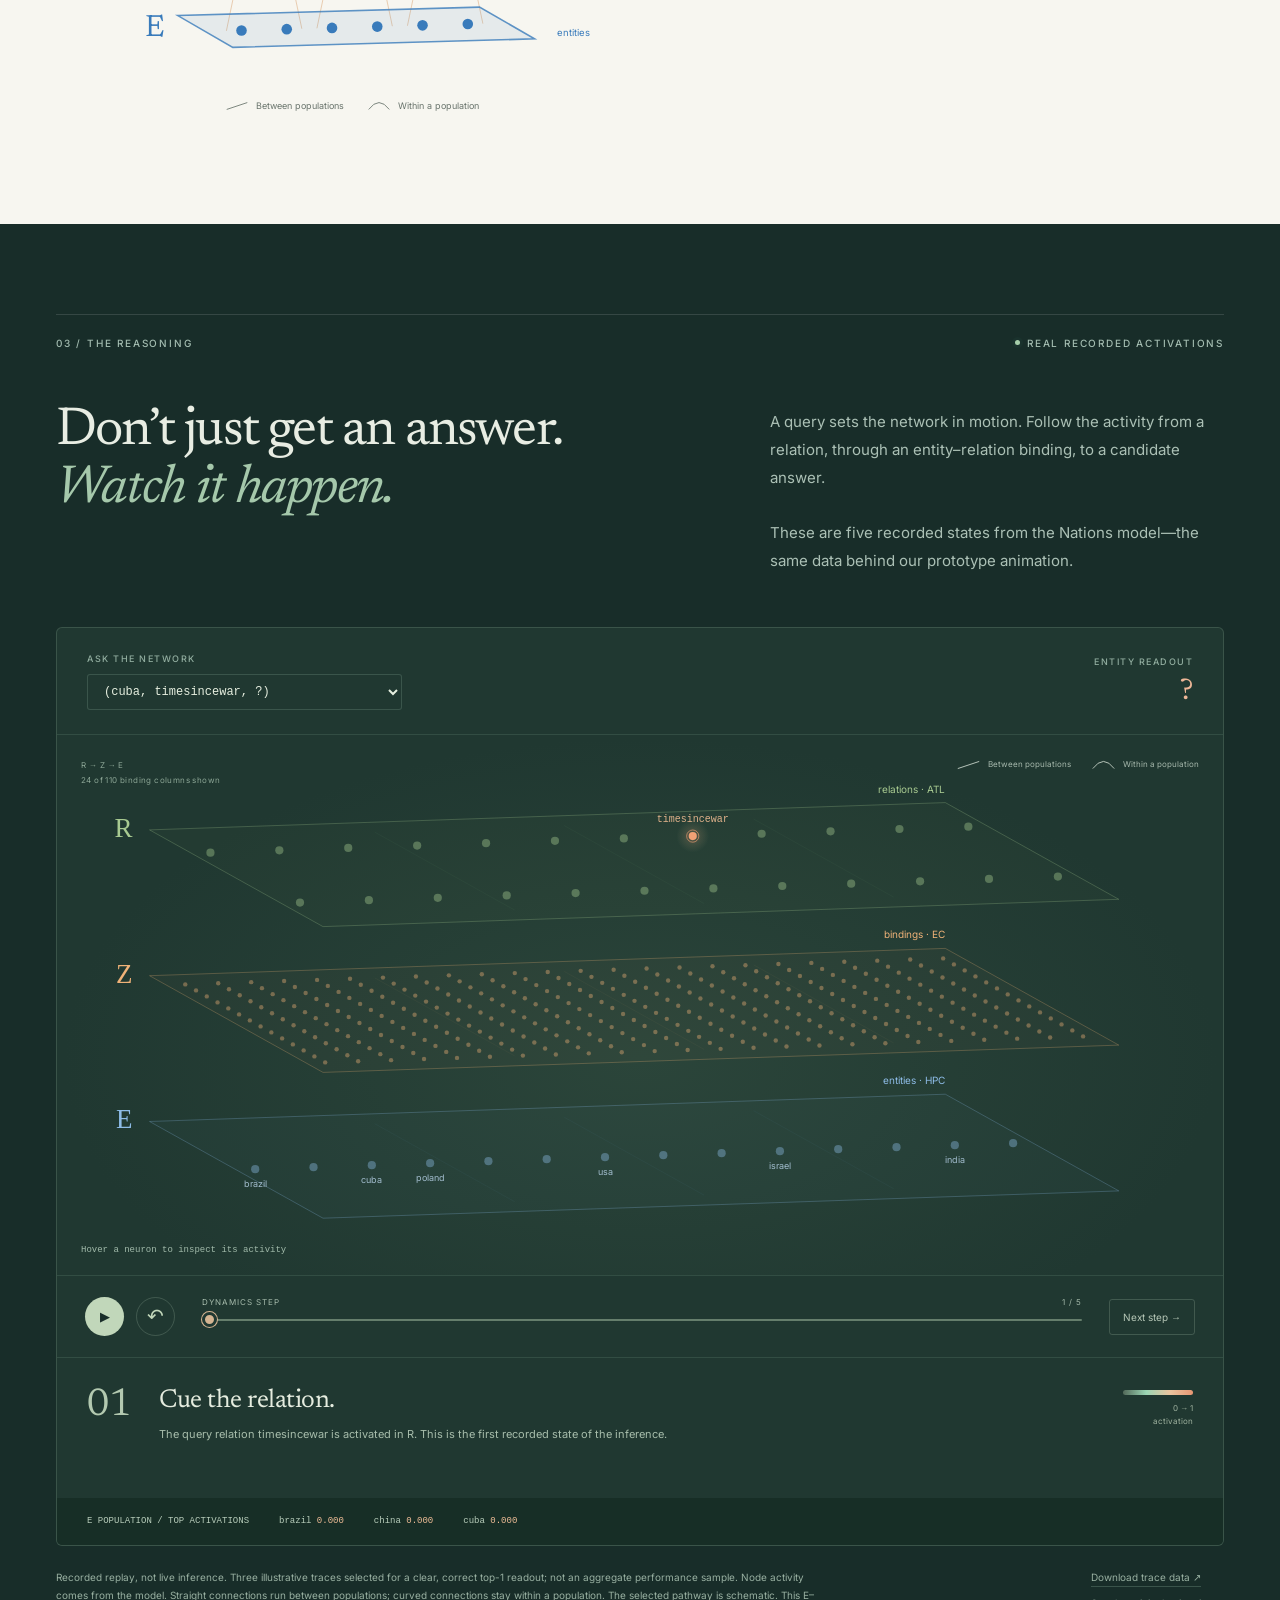
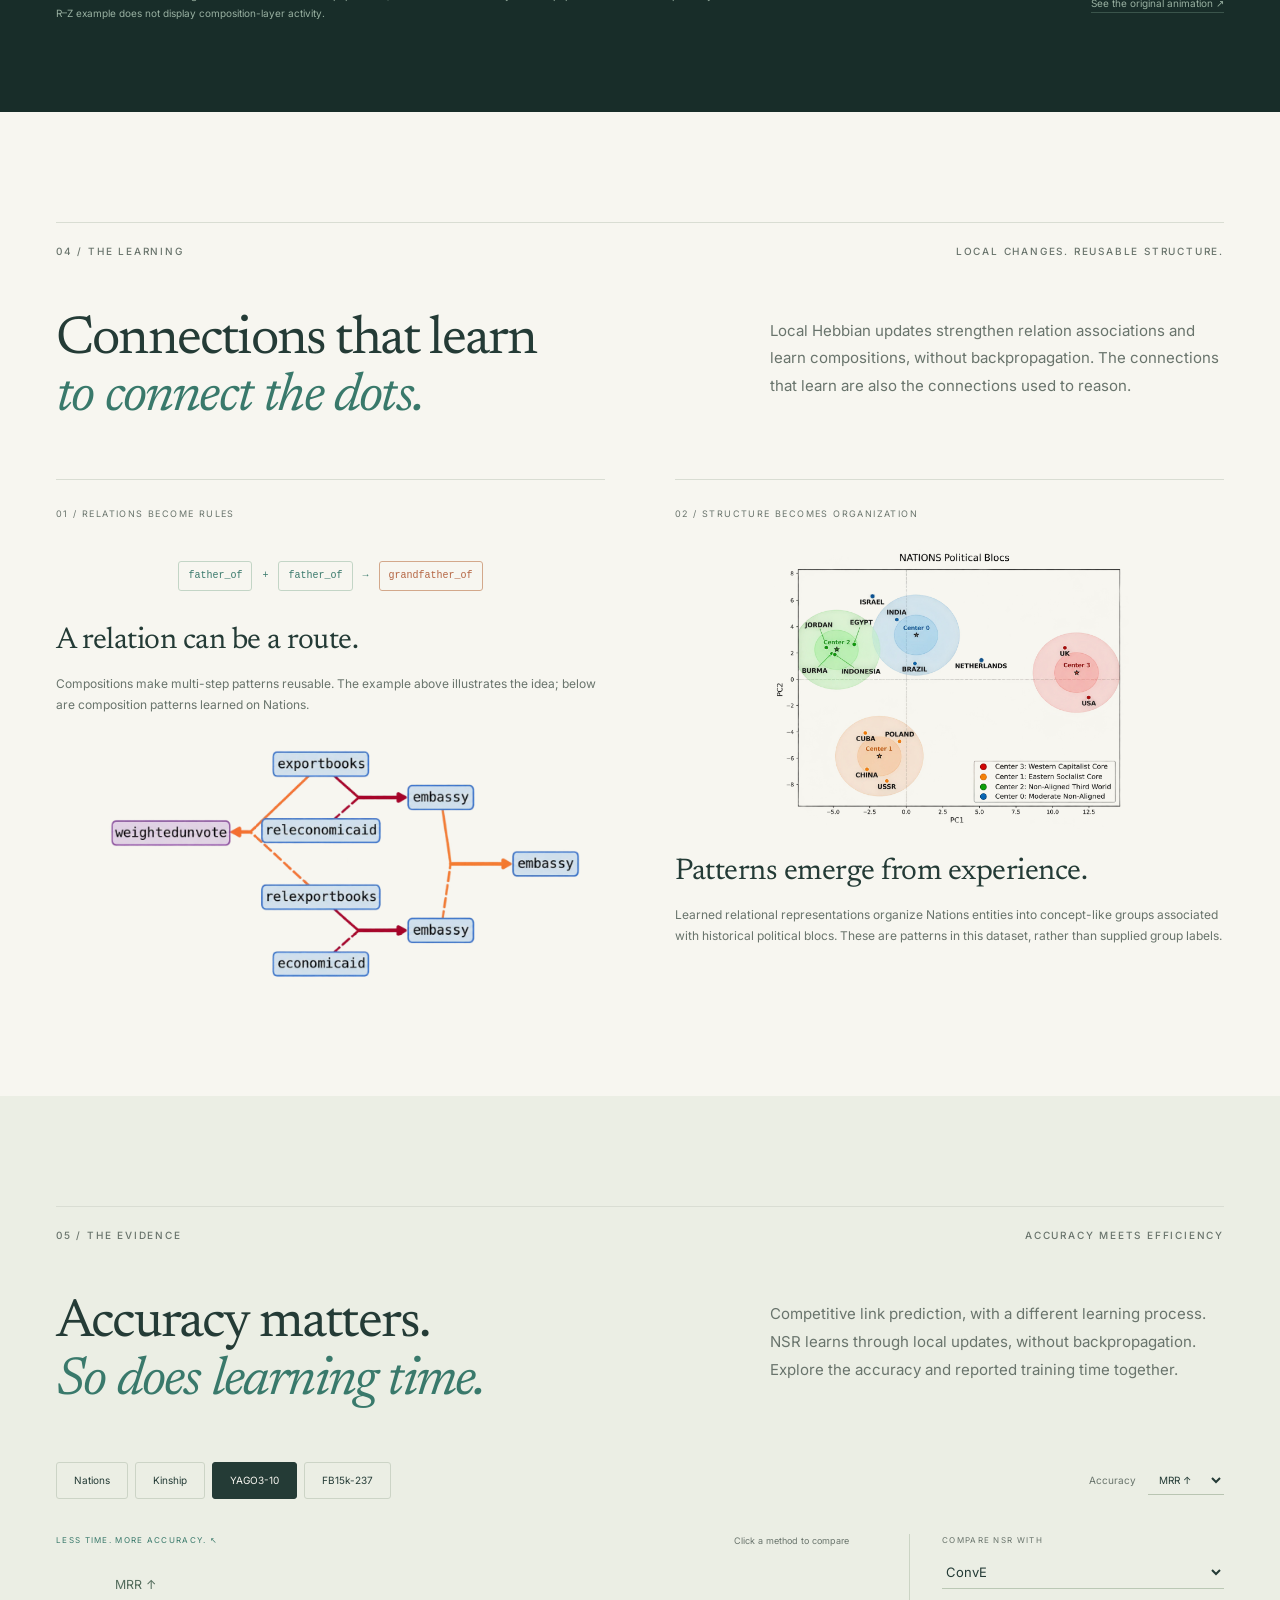
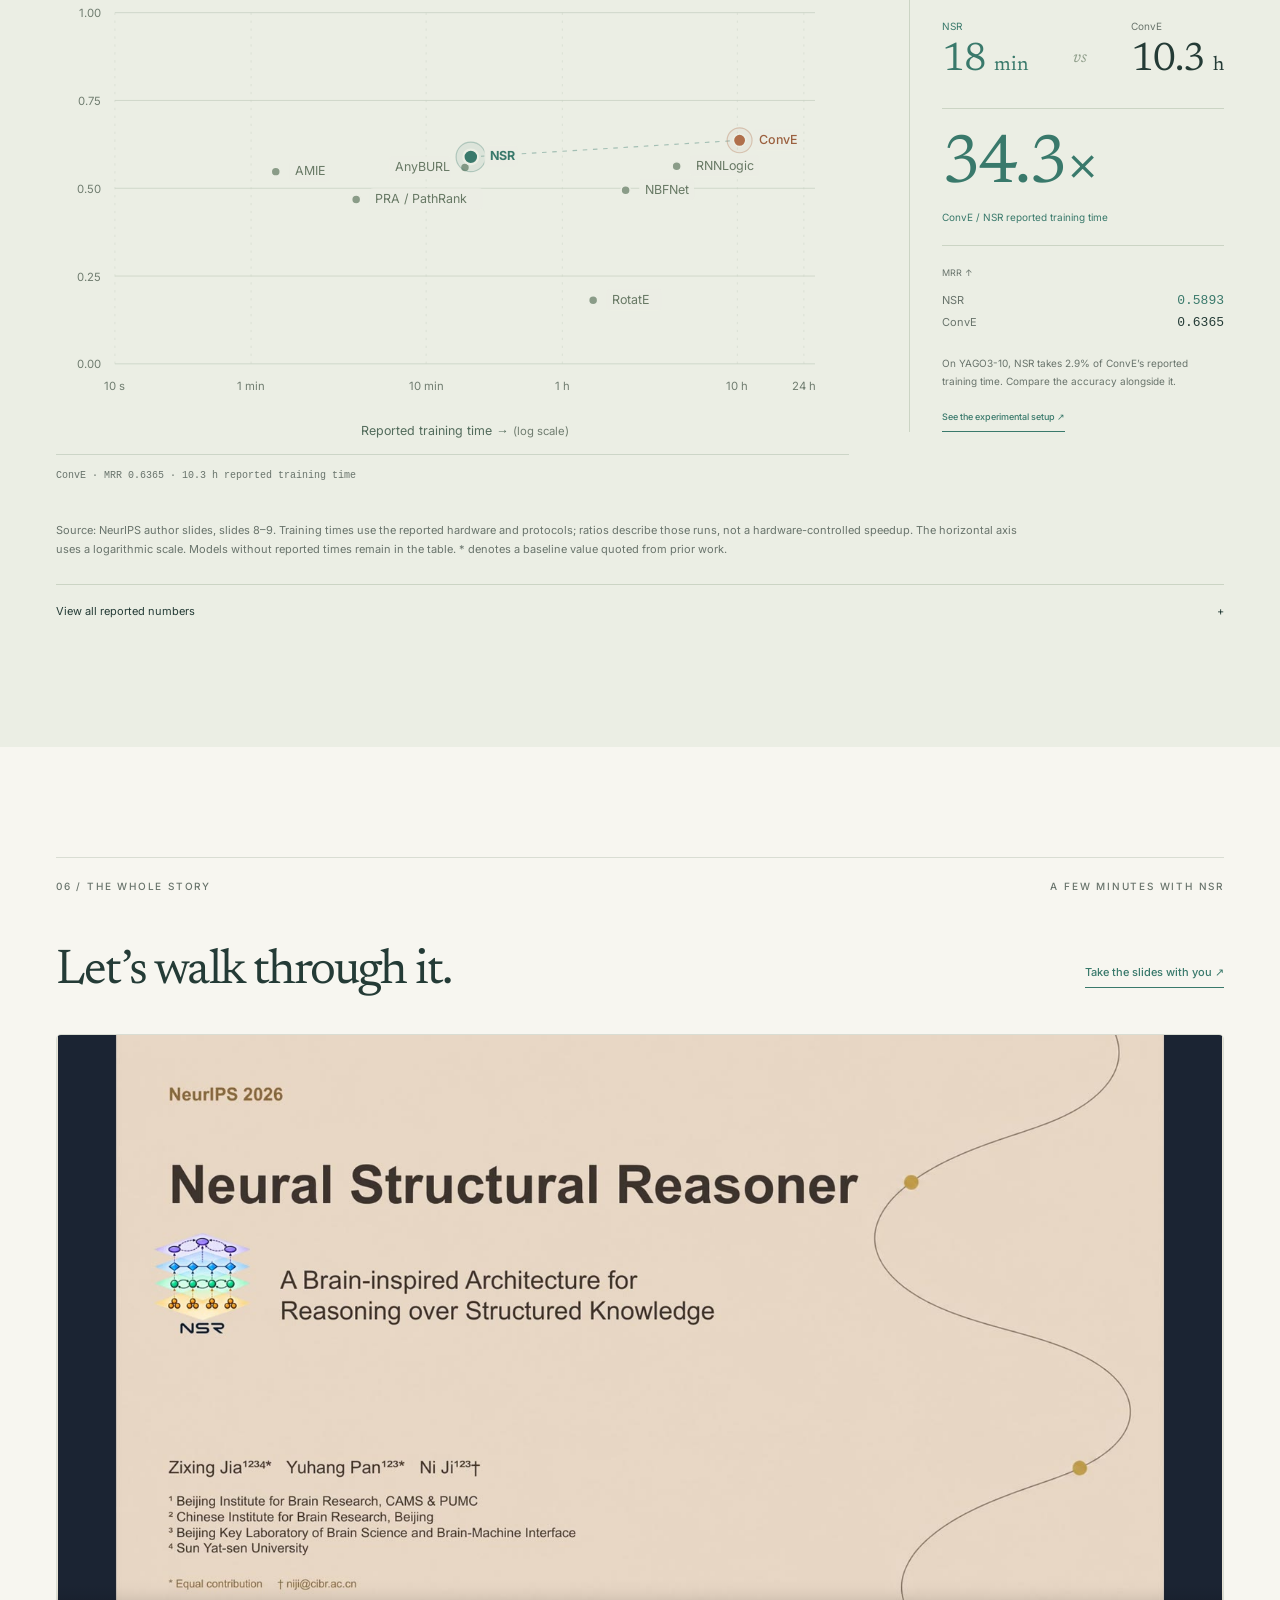
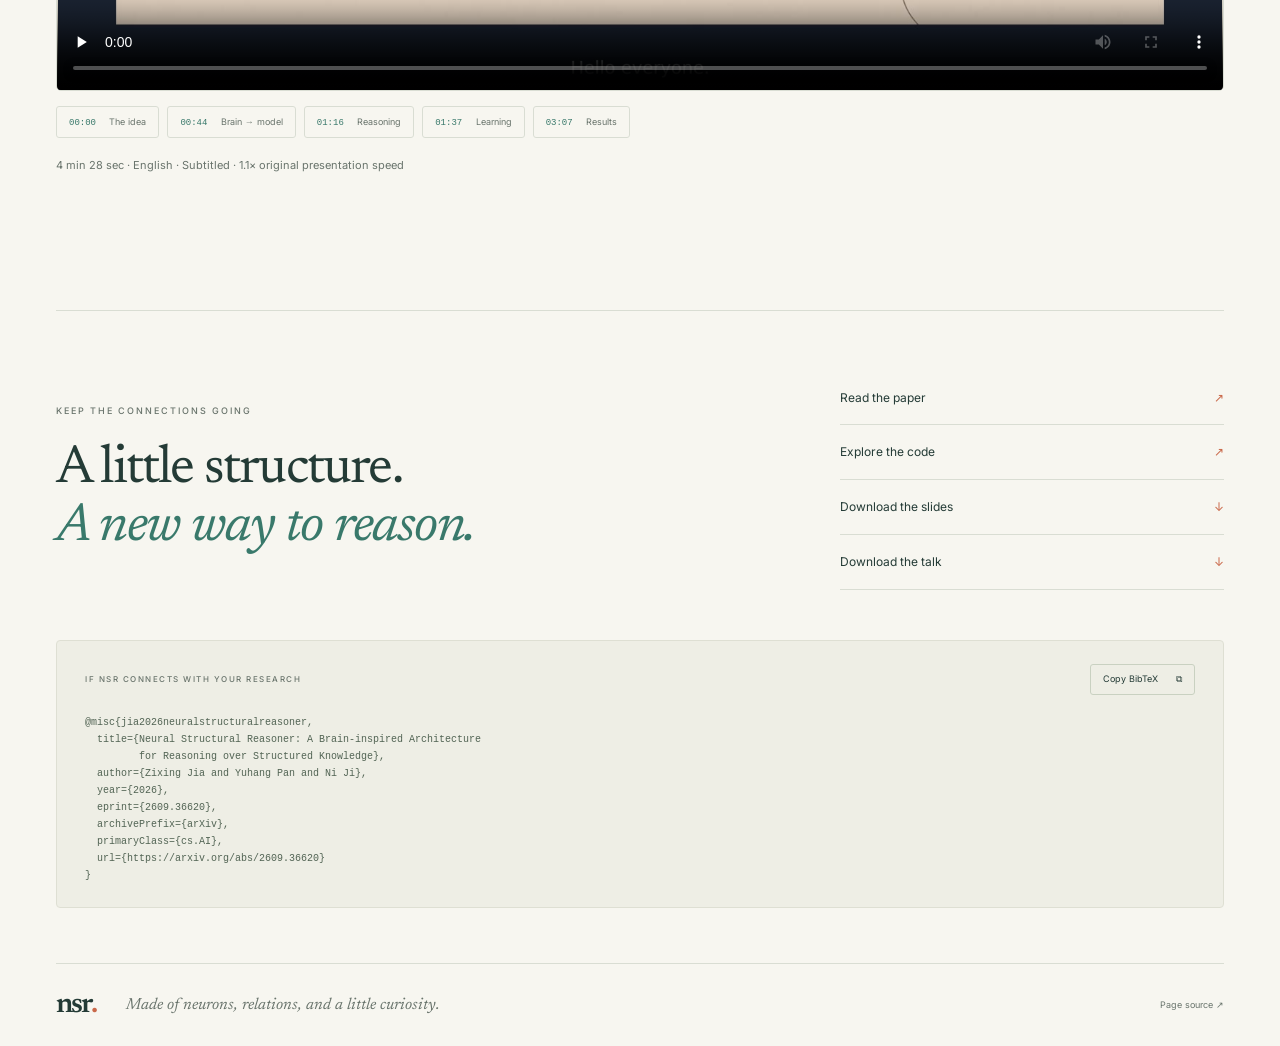
==== commit 6ceefd0e: "Refresh cached assets for the revised project page" ====
--- a/index.html
+++ b/index.html
@@ -13,8 +13,8 @@
   <meta property="og:image" content="https://horserunningwild.github.io/NSR/assets/social.png">
   <meta name="twitter:card" content="summary_large_image">
   <link rel="icon" href="assets/favicon.svg" type="image/svg+xml">
-  <link rel="stylesheet" href="style.css">
-  <script defer src="app.js"></script>
+  <link rel="stylesheet" href="style.css?v=20261114-2">
+  <script defer src="app.js?v=20261114-2"></script>
 </head>
 <body>
   <a class="skip-link" href="#main">Skip to content</a>
@@ -66,7 +66,7 @@
       <div class="section-kicker"><span>02 / THE ARCHITECTURE</span><span>INSPIRED BY THE BRAIN</span></div>
       <div class="section-intro"><h2 id="architecture-title">Four populations.<br><em>One connected idea.</em></h2><p>Different kinds of knowledge get different neural populations. Inspired by complementary brain functions, these populations bind entities to relations and learn how relations fit together.</p></div>
       <div class="architecture-grid">
-        <div class="architecture-visual"><div class="diagram-caption">FROM BIOLOGICAL INSPIRATION …</div><img class="brain-image" src="assets/brain-regions.webp" width="1725" height="912" alt="Brain regions inspiring NSR: prefrontal cortex for relational integration; anterior temporal lobe for concepts; entorhinal cortex for relational maps; hippocampus for relational memory." loading="lazy"><div class="population-key" aria-label="Brain region to neural population colors"><span data-population="E"><b>E</b> HPC</span><span data-population="Z"><b>Z</b> EC</span><span data-population="R"><b>R</b> ATL</span><span data-population="C"><b>C</b> PFC</span></div><div class="diagram-caption">… TO A COMPUTATIONAL ARCHITECTURE</div><svg viewBox="0 0 560 310" id="architecture-svg" role="img" aria-label="Four linked populations C, R, Z and E. Select a population to explore its role."></svg><div class="connection-legend"><span><svg viewBox="0 0 28 12" aria-hidden="true"><path d="M2 10L26 2"/></svg>Between populations</span><span><svg viewBox="0 0 28 12" aria-hidden="true"><path d="M2 10Q14 -6 26 10"/></svg>Within a population</span></div></div>
+        <div class="architecture-visual"><div class="diagram-caption">FROM BIOLOGICAL INSPIRATION …</div><img class="brain-image" src="assets/brain-regions.webp?v=20261114-2" width="1725" height="912" alt="Brain regions inspiring NSR: prefrontal cortex for relational integration; anterior temporal lobe for concepts; entorhinal cortex for relational maps; hippocampus for relational memory." loading="lazy"><div class="population-key" aria-label="Brain region to neural population colors"><span data-population="E"><b>E</b> HPC</span><span data-population="Z"><b>Z</b> EC</span><span data-population="R"><b>R</b> ATL</span><span data-population="C"><b>C</b> PFC</span></div><div class="diagram-caption">… TO A COMPUTATIONAL ARCHITECTURE</div><svg viewBox="0 0 560 310" id="architecture-svg" role="img" aria-label="Four linked populations C, R, Z and E. Select a population to explore its role."></svg><div class="connection-legend"><span><svg viewBox="0 0 28 12" aria-hidden="true"><path d="M2 10L26 2"/></svg>Between populations</span><span><svg viewBox="0 0 28 12" aria-hidden="true"><path d="M2 10Q14 -6 26 10"/></svg>Within a population</span></div></div>
         <div class="architecture-details"><div class="layer-tabs" role="tablist" aria-label="Neural populations"><button type="button" role="tab" aria-selected="true" aria-controls="layer-panel" id="tab-E" data-layer="E">E<span>Entities</span></button><button type="button" role="tab" aria-selected="false" aria-controls="layer-panel" id="tab-Z" data-layer="Z" tabindex="-1">Z<span>Bindings</span></button><button type="button" role="tab" aria-selected="false" aria-controls="layer-panel" id="tab-R" data-layer="R" tabindex="-1">R<span>Relations</span></button><button type="button" role="tab" aria-selected="false" aria-controls="layer-panel" id="tab-C" data-layer="C" tabindex="-1">C<span>Compositions</span></button></div><div id="layer-panel" role="tabpanel" aria-labelledby="tab-E" tabindex="0"><span class="layer-symbol" id="layer-symbol">E</span><p class="eyebrow" id="layer-brain">HIPPOCAMPUS → ENTITY POPULATION</p><h3 id="layer-title">Give every entity<br>a place to belong.</h3><p id="layer-description">A dedicated neuron represents each entity. Stable identities let the network refer to the same thing across different facts and queries.</p><div class="layer-example" id="layer-example">E<sub>Paris</sub> · E<sub>France</sub> · E<sub>Europe</sub></div></div><p class="figure-note">The brain correspondences motivate the design. They are not a claim of biological equivalence.</p></div>
       </div>
     </section>
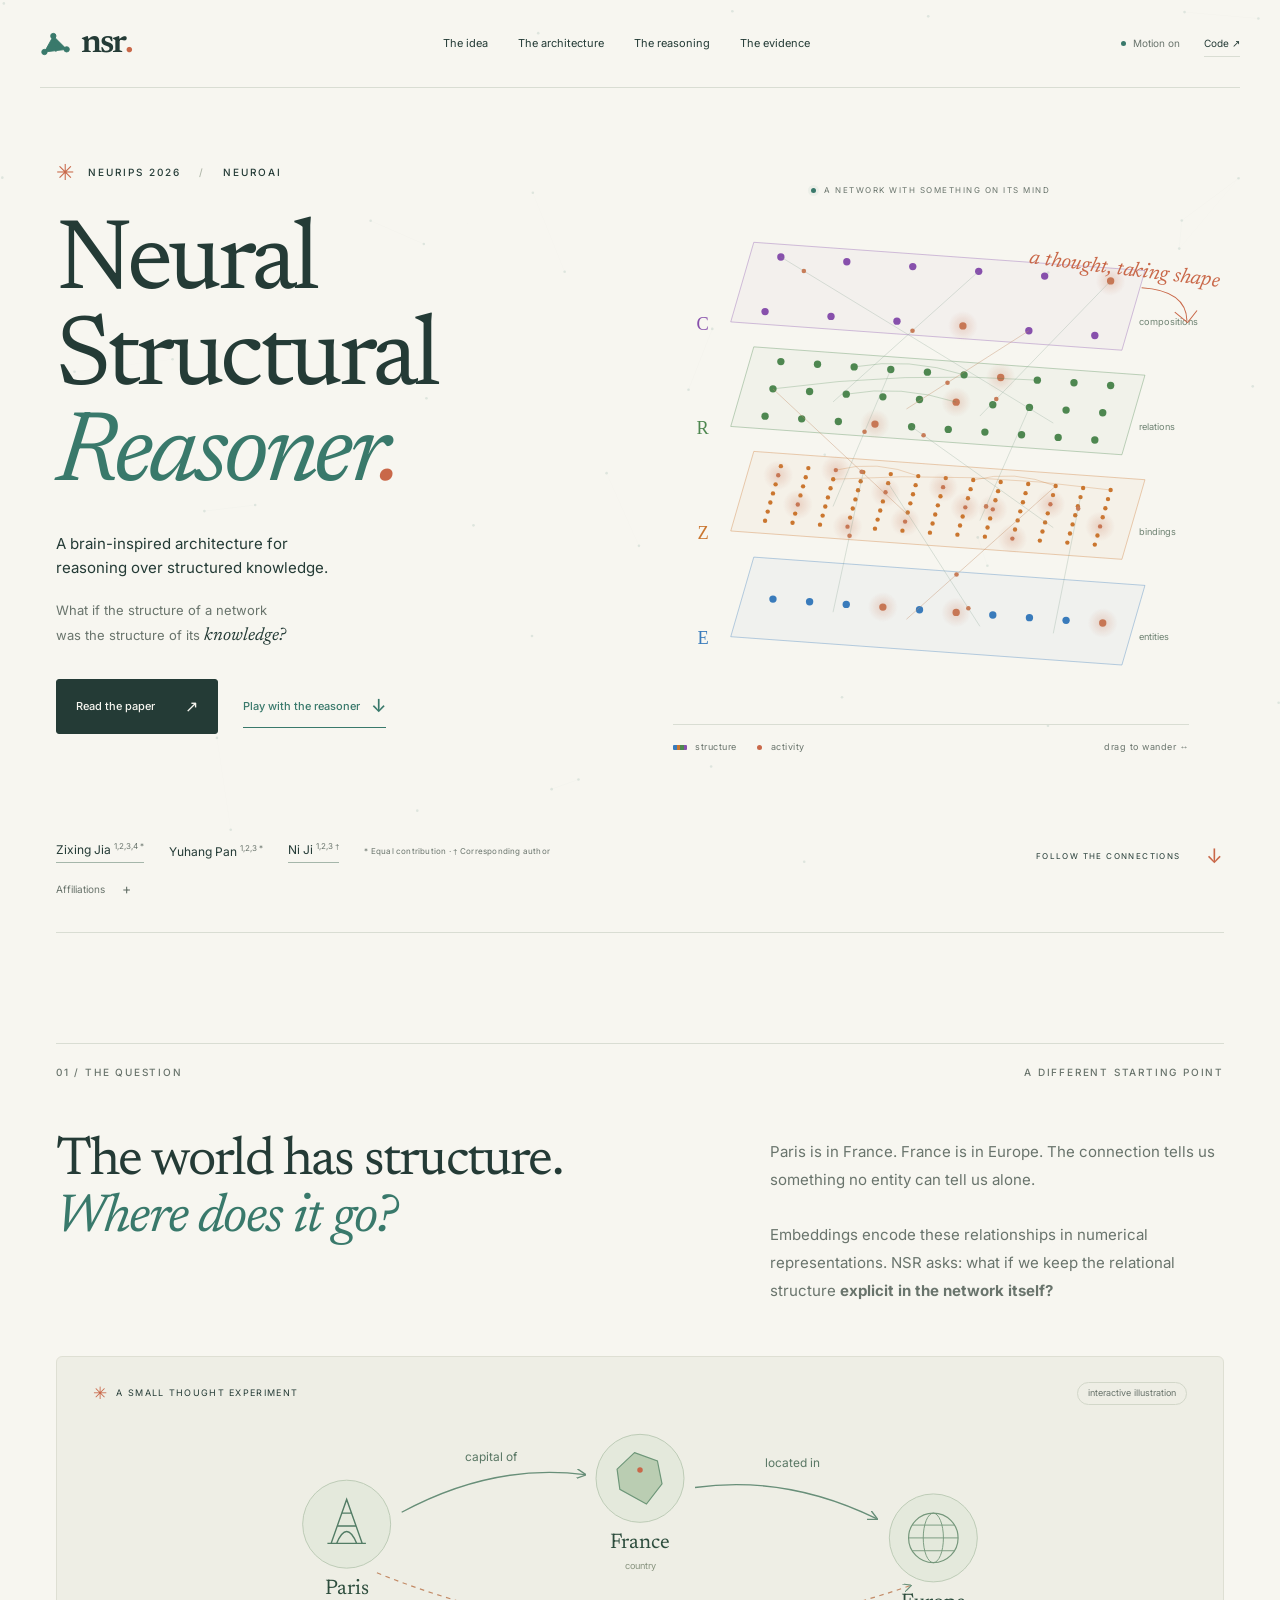
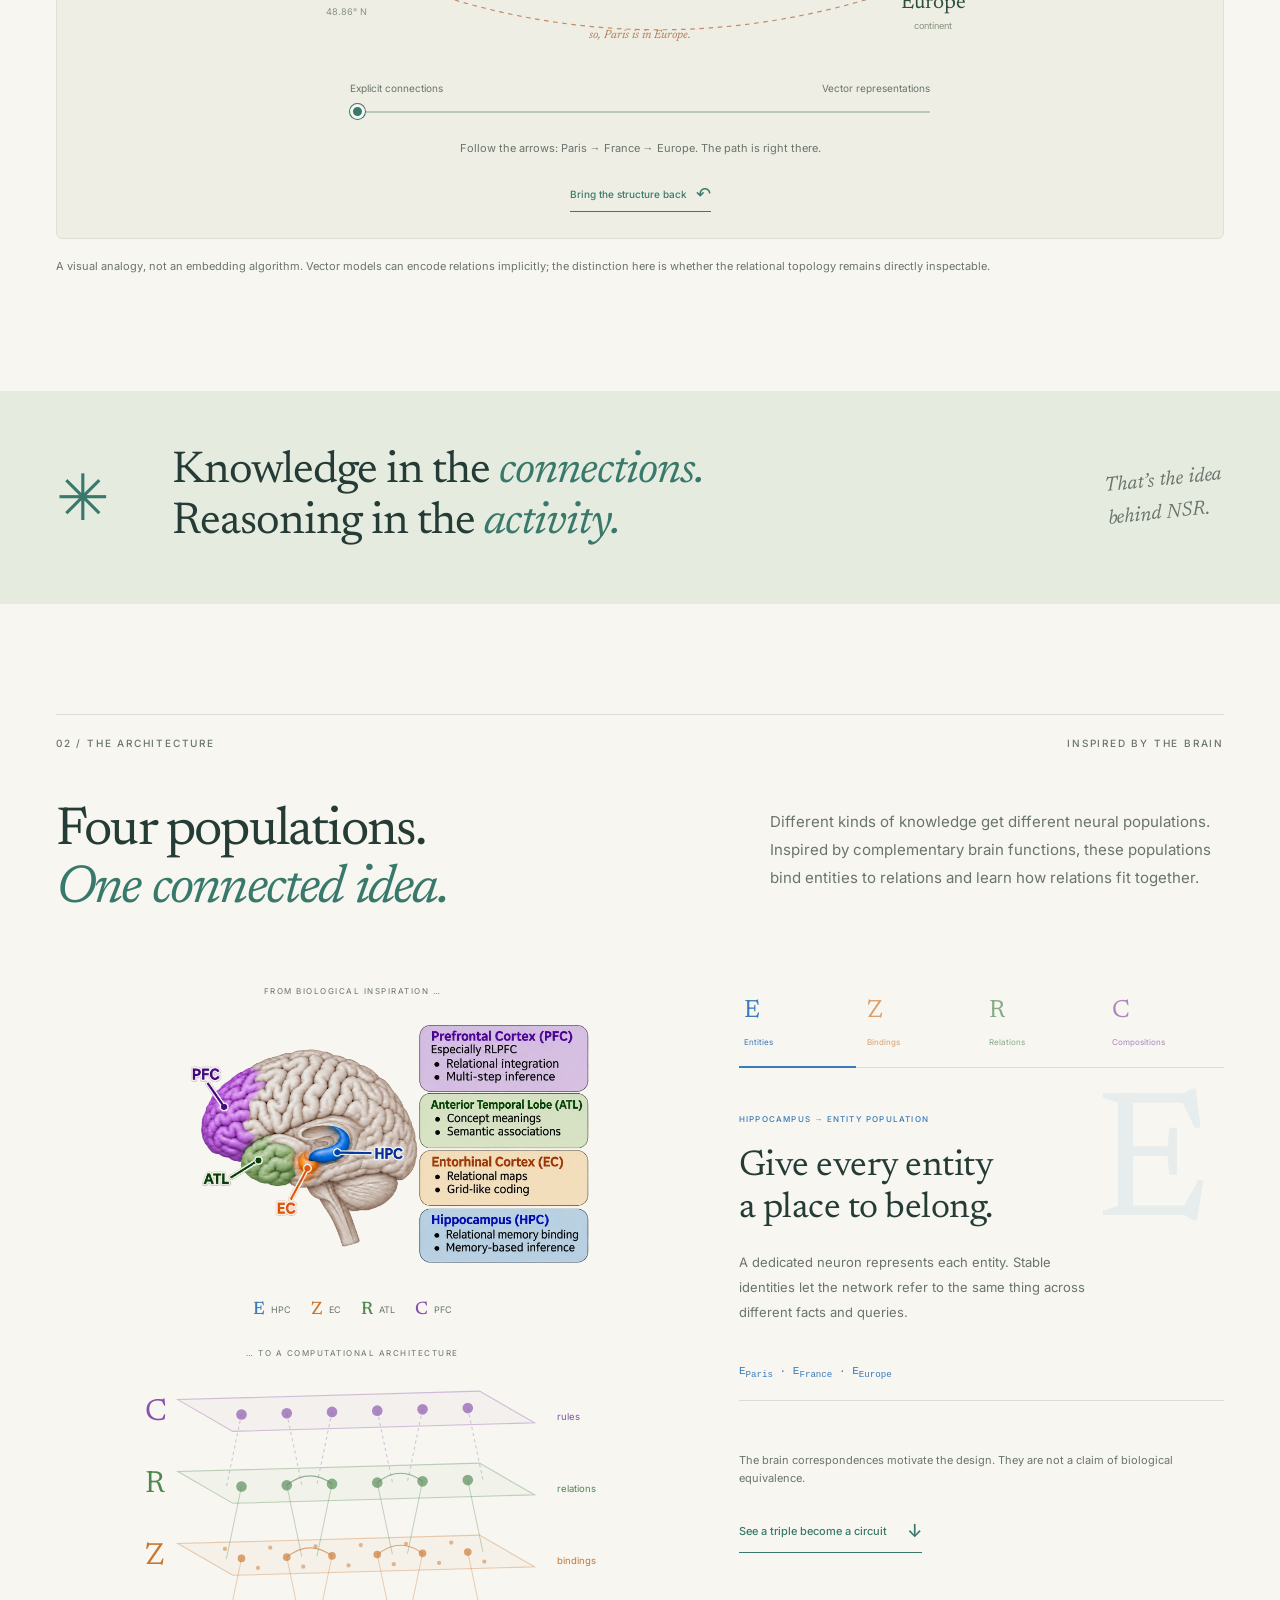
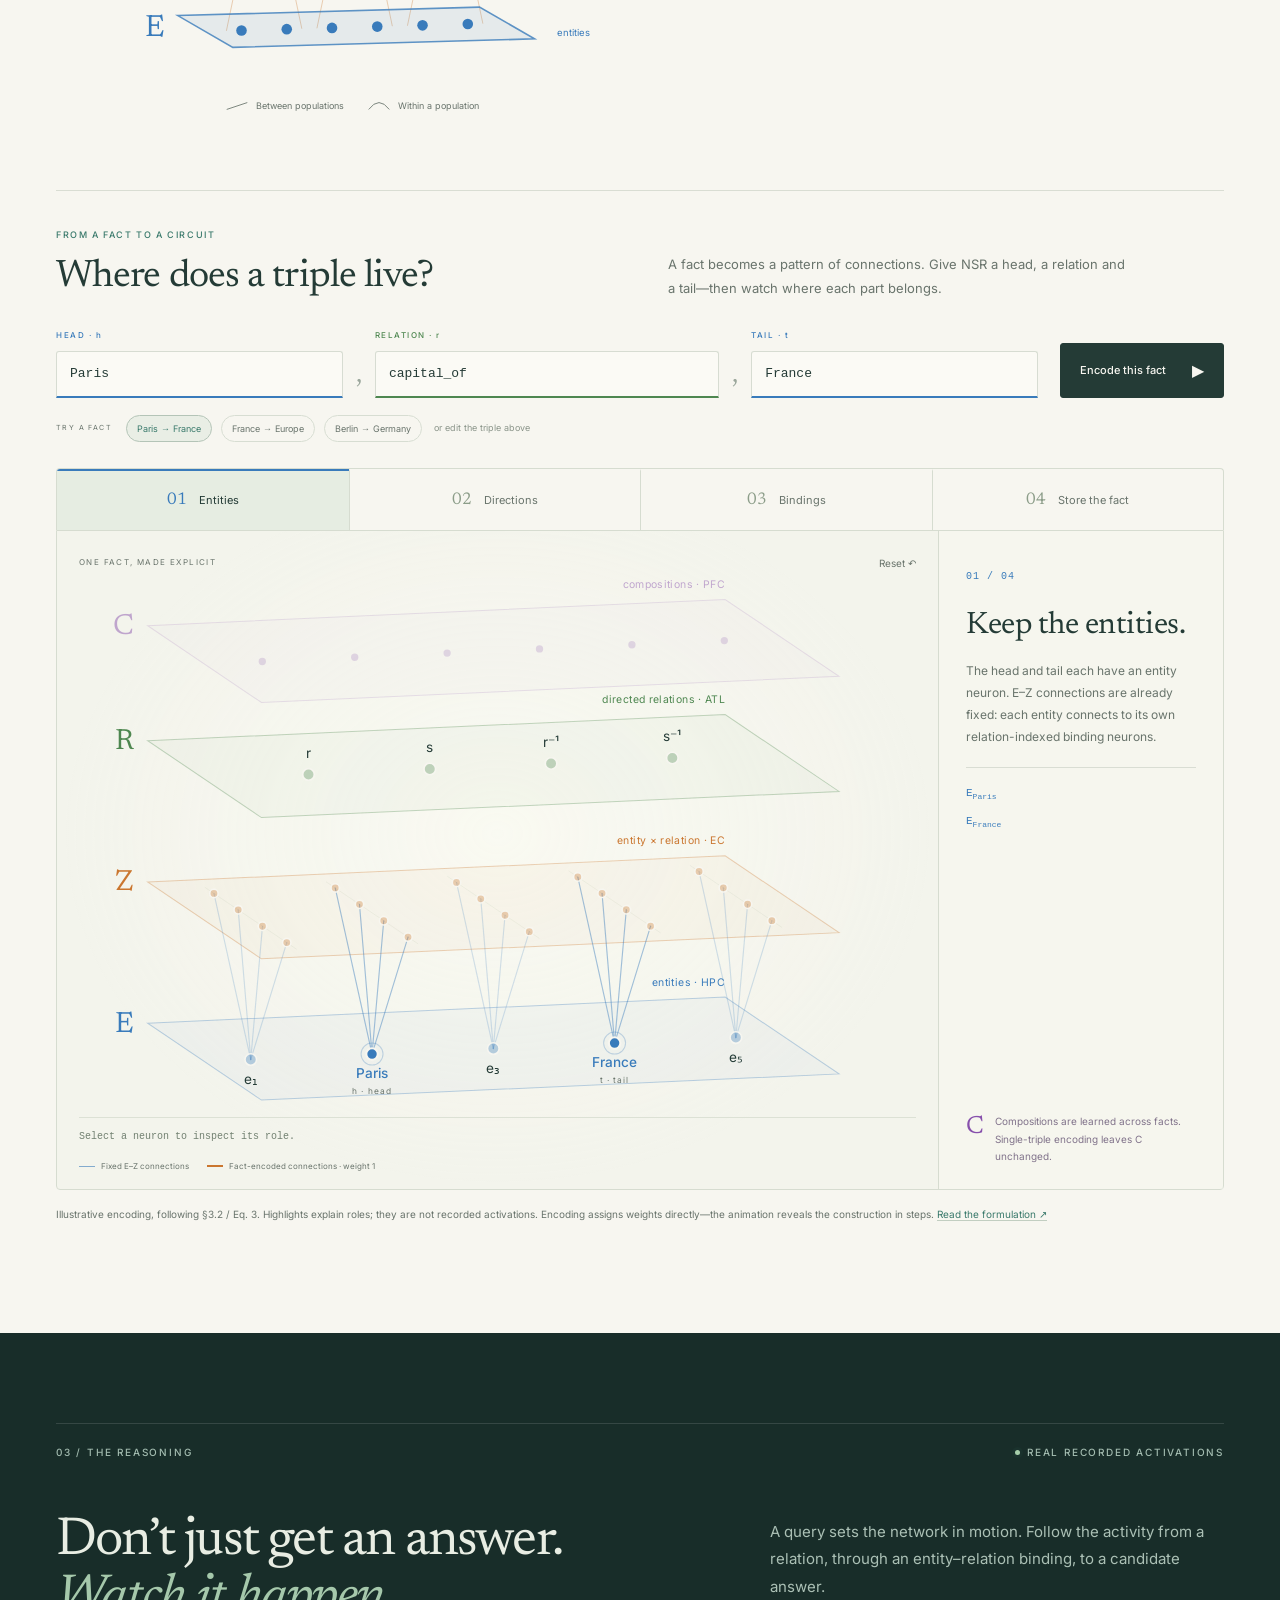
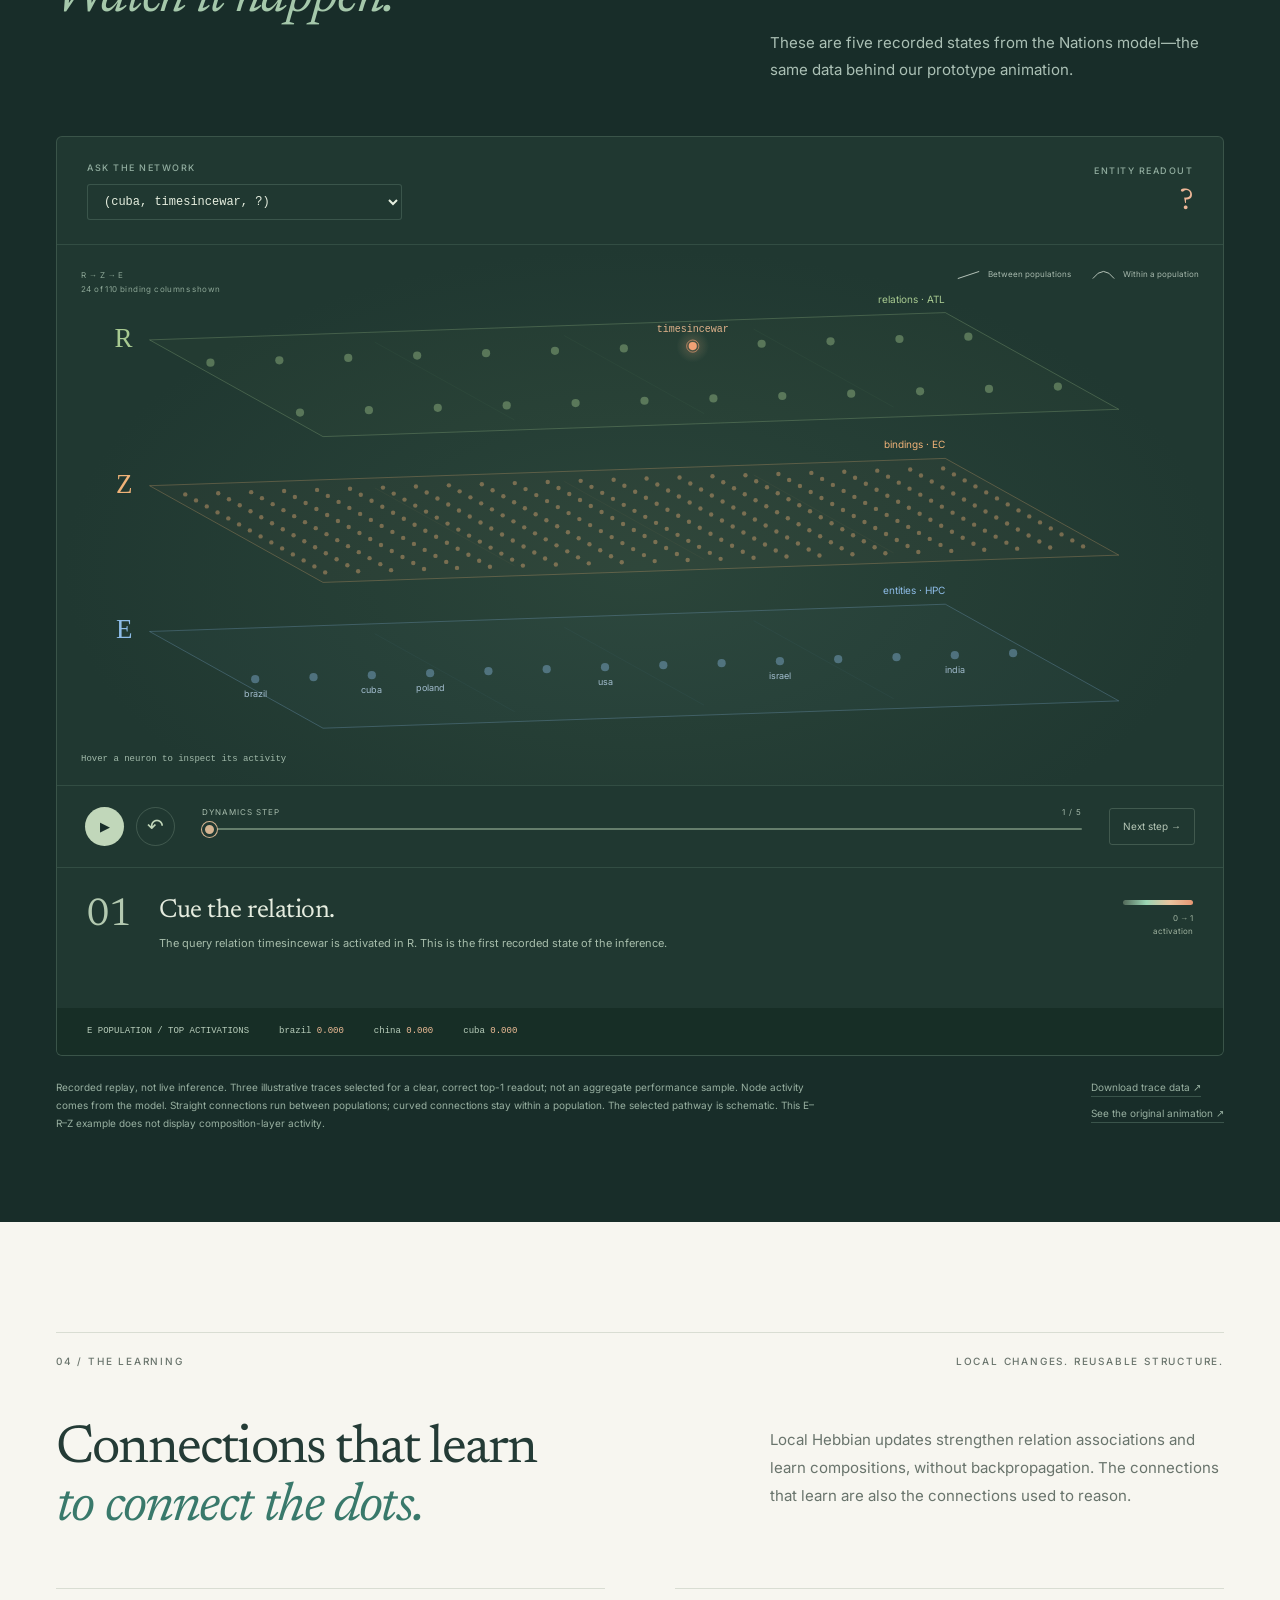
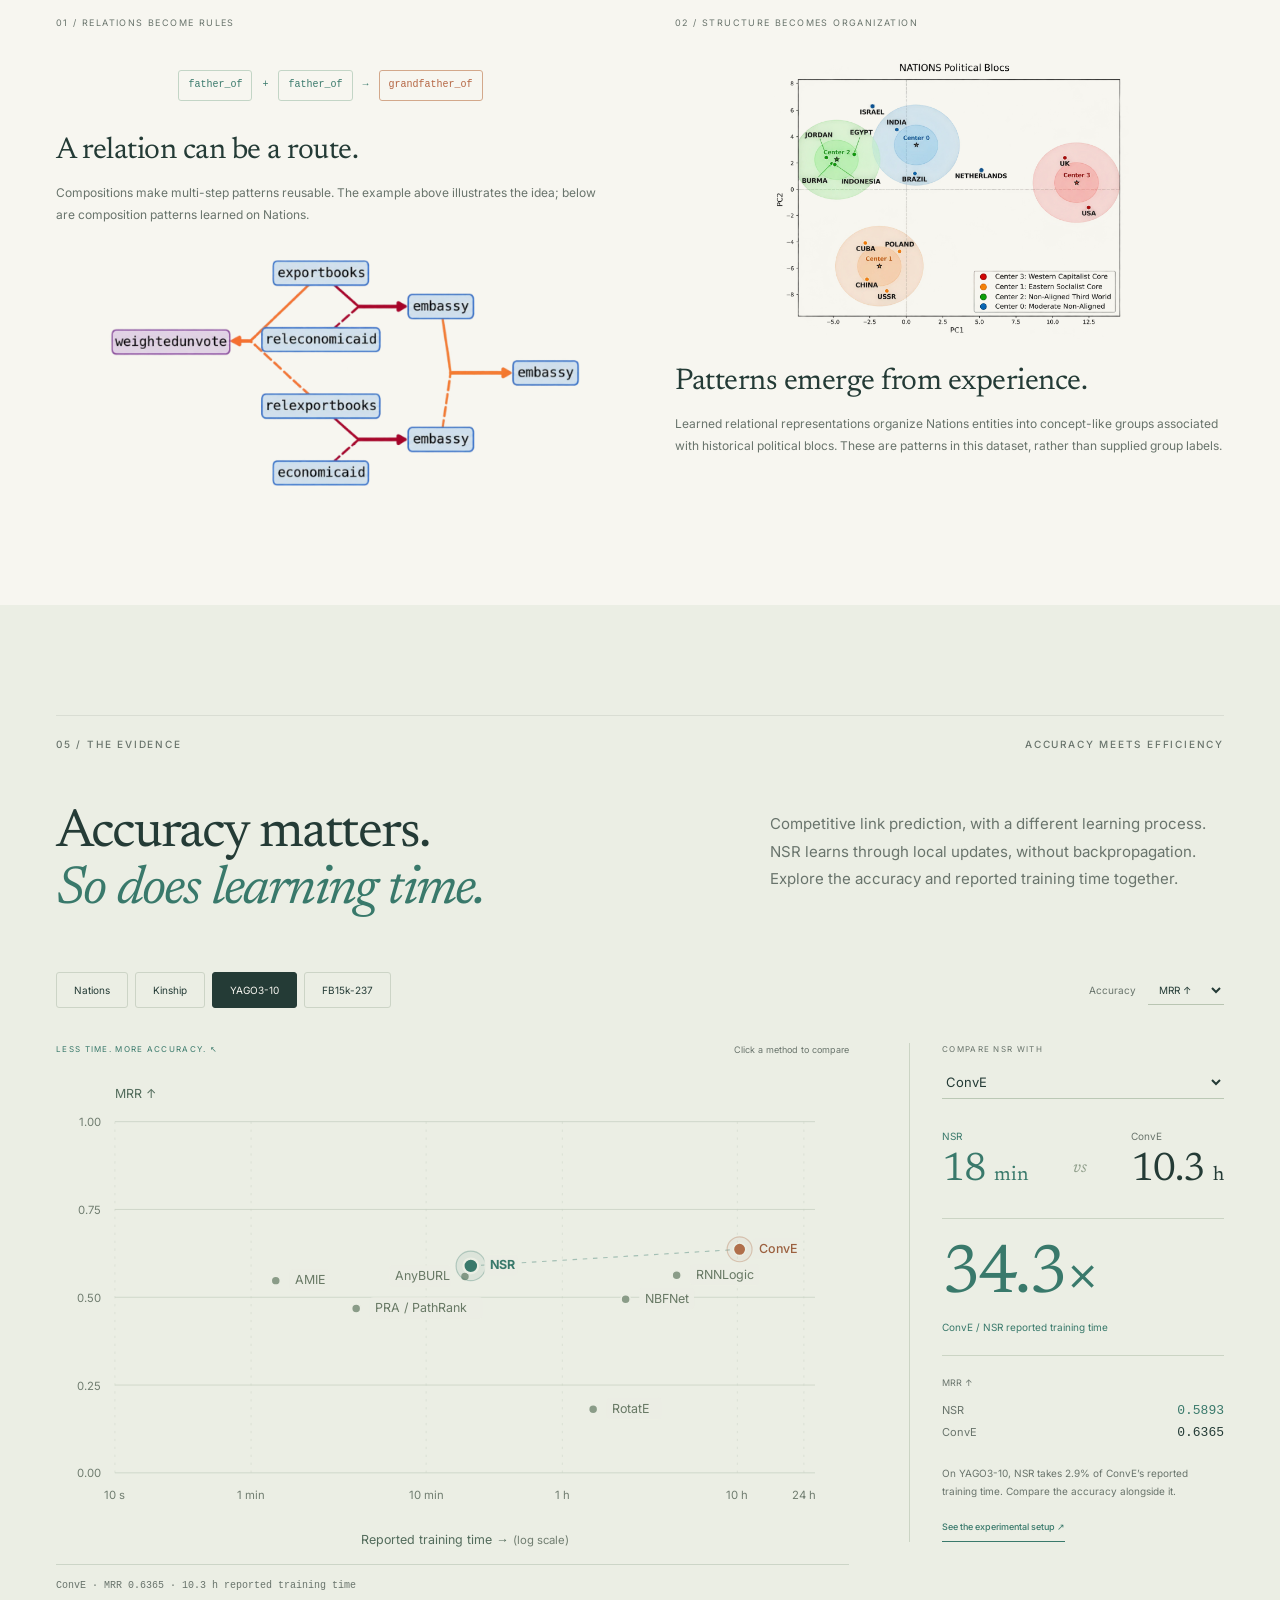
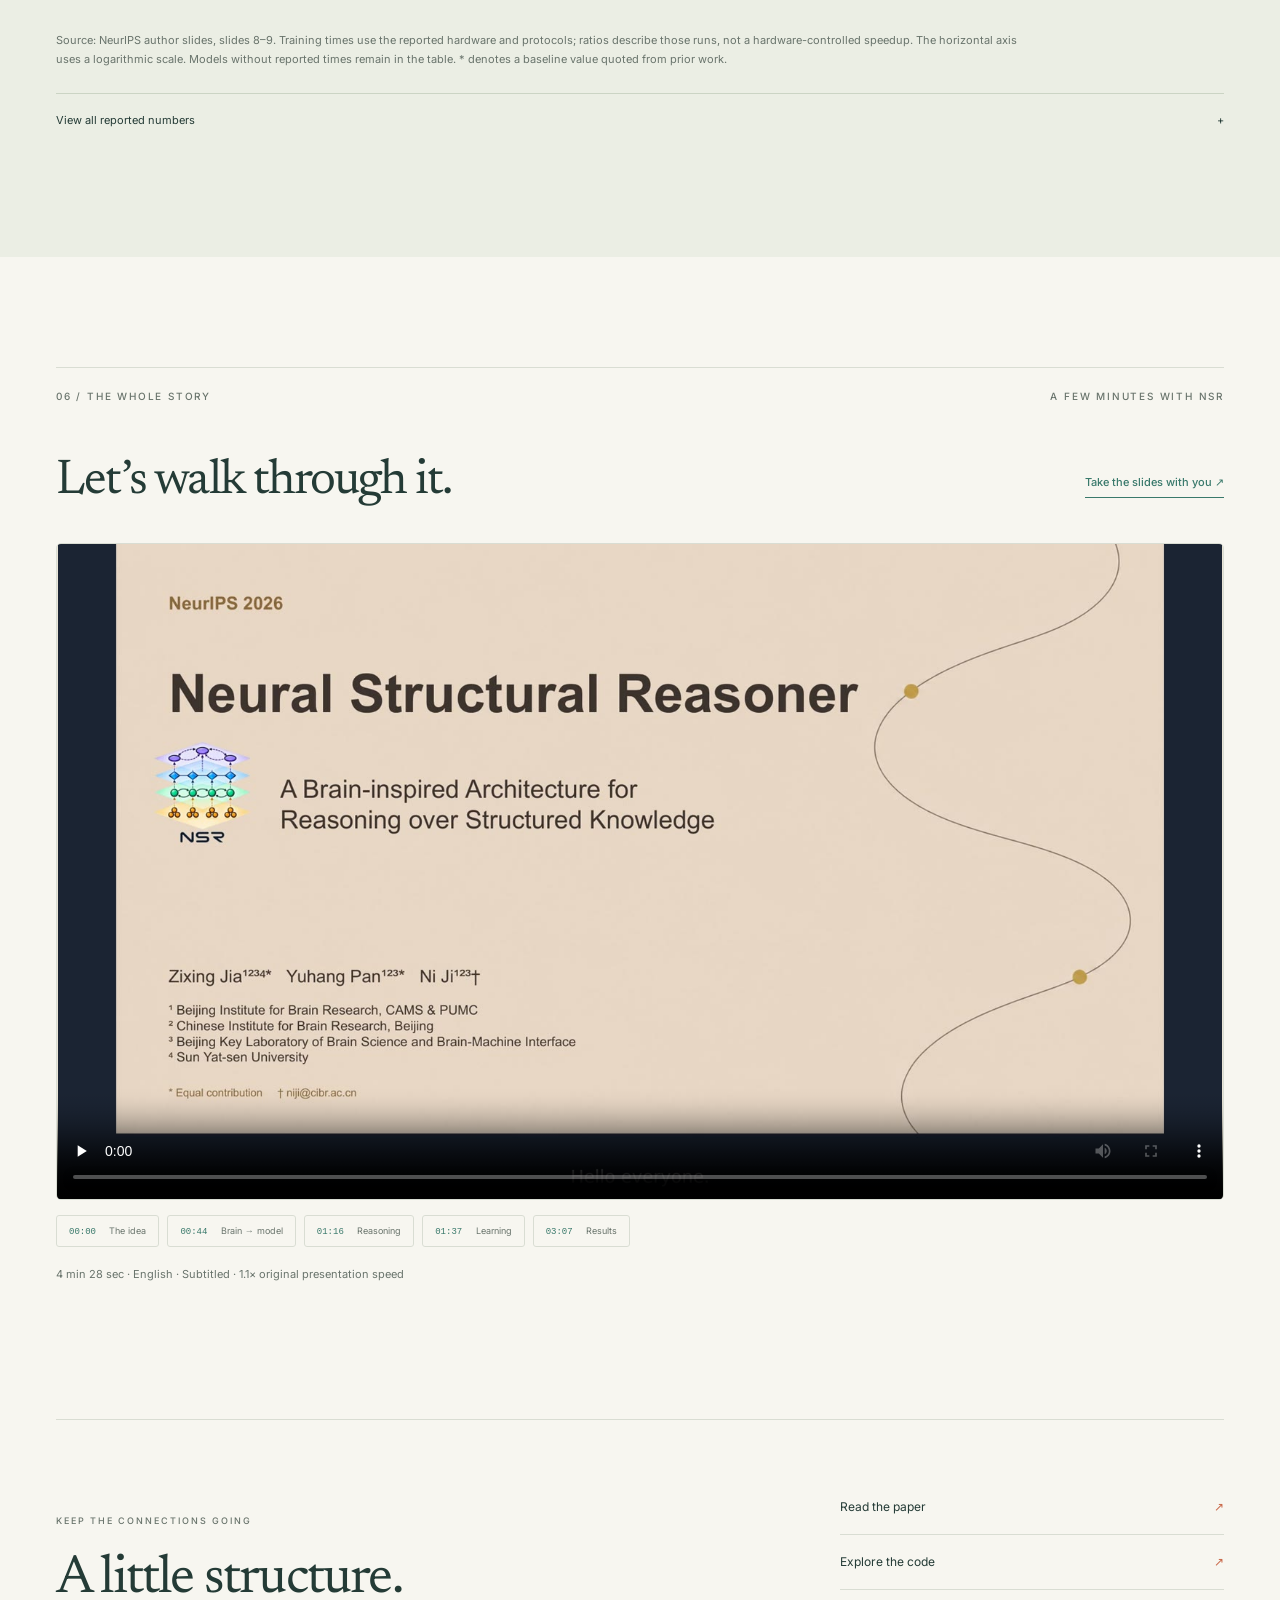
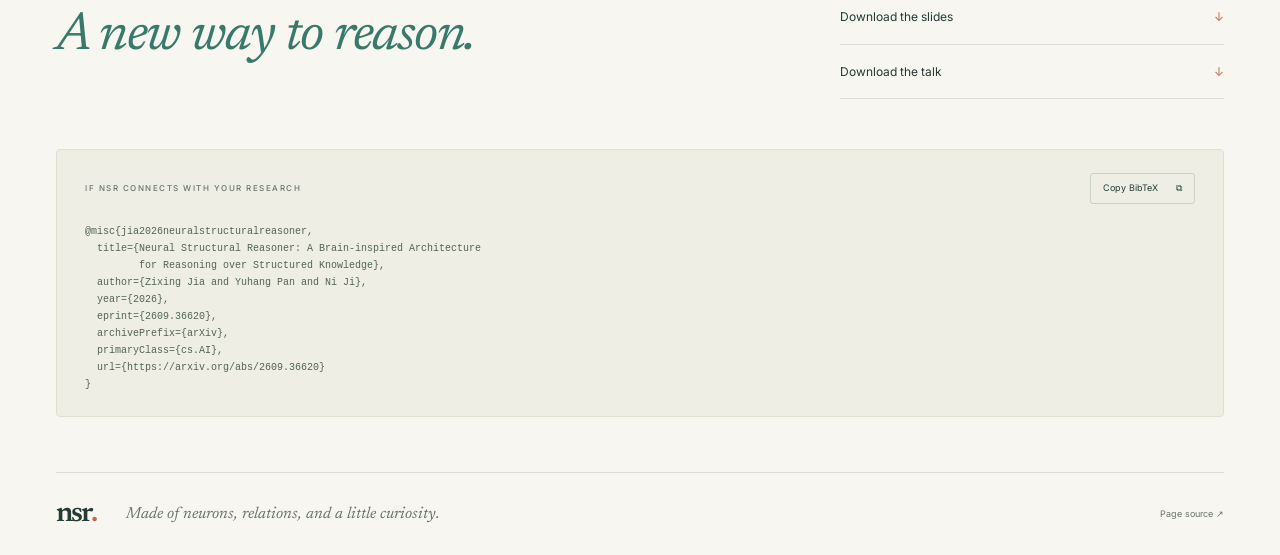
==== commit 91701990: "Add interactive triple-to-circuit encoding demonstration" ====
--- a/index.html
+++ b/index.html
@@ -14,7 +14,9 @@
   <meta name="twitter:card" content="summary_large_image">
   <link rel="icon" href="assets/favicon.svg" type="image/svg+xml">
   <link rel="stylesheet" href="style.css?v=20261114-2">
+  <link rel="stylesheet" href="encoding.css?v=20261114-1">
   <script defer src="app.js?v=20261114-2"></script>
+  <script defer src="encoding.js?v=20261114-1"></script>
 </head>
 <body>
   <a class="skip-link" href="#main">Skip to content</a>
@@ -67,7 +69,30 @@
       <div class="section-intro"><h2 id="architecture-title">Four populations.<br><em>One connected idea.</em></h2><p>Different kinds of knowledge get different neural populations. Inspired by complementary brain functions, these populations bind entities to relations and learn how relations fit together.</p></div>
       <div class="architecture-grid">
         <div class="architecture-visual"><div class="diagram-caption">FROM BIOLOGICAL INSPIRATION …</div><img class="brain-image" src="assets/brain-regions.webp?v=20261114-2" width="1725" height="912" alt="Brain regions inspiring NSR: prefrontal cortex for relational integration; anterior temporal lobe for concepts; entorhinal cortex for relational maps; hippocampus for relational memory." loading="lazy"><div class="population-key" aria-label="Brain region to neural population colors"><span data-population="E"><b>E</b> HPC</span><span data-population="Z"><b>Z</b> EC</span><span data-population="R"><b>R</b> ATL</span><span data-population="C"><b>C</b> PFC</span></div><div class="diagram-caption">… TO A COMPUTATIONAL ARCHITECTURE</div><svg viewBox="0 0 560 310" id="architecture-svg" role="img" aria-label="Four linked populations C, R, Z and E. Select a population to explore its role."></svg><div class="connection-legend"><span><svg viewBox="0 0 28 12" aria-hidden="true"><path d="M2 10L26 2"/></svg>Between populations</span><span><svg viewBox="0 0 28 12" aria-hidden="true"><path d="M2 10Q14 -6 26 10"/></svg>Within a population</span></div></div>
-        <div class="architecture-details"><div class="layer-tabs" role="tablist" aria-label="Neural populations"><button type="button" role="tab" aria-selected="true" aria-controls="layer-panel" id="tab-E" data-layer="E">E<span>Entities</span></button><button type="button" role="tab" aria-selected="false" aria-controls="layer-panel" id="tab-Z" data-layer="Z" tabindex="-1">Z<span>Bindings</span></button><button type="button" role="tab" aria-selected="false" aria-controls="layer-panel" id="tab-R" data-layer="R" tabindex="-1">R<span>Relations</span></button><button type="button" role="tab" aria-selected="false" aria-controls="layer-panel" id="tab-C" data-layer="C" tabindex="-1">C<span>Compositions</span></button></div><div id="layer-panel" role="tabpanel" aria-labelledby="tab-E" tabindex="0"><span class="layer-symbol" id="layer-symbol">E</span><p class="eyebrow" id="layer-brain">HIPPOCAMPUS → ENTITY POPULATION</p><h3 id="layer-title">Give every entity<br>a place to belong.</h3><p id="layer-description">A dedicated neuron represents each entity. Stable identities let the network refer to the same thing across different facts and queries.</p><div class="layer-example" id="layer-example">E<sub>Paris</sub> · E<sub>France</sub> · E<sub>Europe</sub></div></div><p class="figure-note">The brain correspondences motivate the design. They are not a claim of biological equivalence.</p></div>
+        <div class="architecture-details"><div class="layer-tabs" role="tablist" aria-label="Neural populations"><button type="button" role="tab" aria-selected="true" aria-controls="layer-panel" id="tab-E" data-layer="E">E<span>Entities</span></button><button type="button" role="tab" aria-selected="false" aria-controls="layer-panel" id="tab-Z" data-layer="Z" tabindex="-1">Z<span>Bindings</span></button><button type="button" role="tab" aria-selected="false" aria-controls="layer-panel" id="tab-R" data-layer="R" tabindex="-1">R<span>Relations</span></button><button type="button" role="tab" aria-selected="false" aria-controls="layer-panel" id="tab-C" data-layer="C" tabindex="-1">C<span>Compositions</span></button></div><div id="layer-panel" role="tabpanel" aria-labelledby="tab-E" tabindex="0"><span class="layer-symbol" id="layer-symbol">E</span><p class="eyebrow" id="layer-brain">HIPPOCAMPUS → ENTITY POPULATION</p><h3 id="layer-title">Give every entity<br>a place to belong.</h3><p id="layer-description">A dedicated neuron represents each entity. Stable identities let the network refer to the same thing across different facts and queries.</p><div class="layer-example" id="layer-example">E<sub>Paris</sub> · E<sub>France</sub> · E<sub>Europe</sub></div></div><p class="figure-note">The brain correspondences motivate the design. They are not a claim of biological equivalence.</p><a class="text-link encoding-jump" href="#encoding">See a triple become a circuit <span>↓</span></a></div>
+      </div>
+      <div class="encoding-lab" id="encoding" role="region" aria-labelledby="encoding-title">
+        <div class="encoding-heading"><div><span class="eyebrow">FROM A FACT TO A CIRCUIT</span><h3 id="encoding-title">Where does a triple live?</h3></div><p>A fact becomes a pattern of connections. Give NSR a head, a relation and a tail—then watch where each part belongs.</p></div>
+        <form id="encoding-form" class="encoding-form">
+          <div class="encoding-triple-inputs"><label for="encoding-head"><span>HEAD · h</span><input id="encoding-head" name="head" value="Paris" maxlength="28" required autocomplete="off" spellcheck="false"></label><span class="encoding-comma" aria-hidden="true">,</span><label for="encoding-relation"><span>RELATION · r</span><input id="encoding-relation" name="relation" value="capital_of" maxlength="28" required autocomplete="off" spellcheck="false"></label><span class="encoding-comma" aria-hidden="true">,</span><label for="encoding-tail"><span>TAIL · t</span><input id="encoding-tail" name="tail" value="France" maxlength="28" required autocomplete="off" spellcheck="false"></label></div>
+          <button type="submit" id="encoding-play" class="button primary">Encode this fact <span aria-hidden="true">▶</span></button>
+        </form>
+        <div class="encoding-examples"><span>TRY A FACT</span><button type="button" data-encoding-example="0" aria-pressed="true">Paris → France</button><button type="button" data-encoding-example="1" aria-pressed="false">France → Europe</button><button type="button" data-encoding-example="2" aria-pressed="false">Berlin → Germany</button><span class="encoding-example-note">or edit the triple above</span></div>
+        <div class="encoding-steps" role="group" aria-label="Encoding stages"><button type="button" data-encoding-step="0" aria-current="step"><span>01</span>Entities</button><button type="button" data-encoding-step="1"><span>02</span>Directions</button><button type="button" data-encoding-step="2"><span>03</span>Bindings</button><button type="button" data-encoding-step="3"><span>04</span>Store the fact</button></div>
+        <div class="encoding-workspace">
+          <div class="encoding-figure">
+            <div class="encoding-figure-top"><span>ONE FACT, MADE EXPLICIT</span><button type="button" id="encoding-reset" aria-label="Reset the triple encoding demonstration">Reset ↶</button></div>
+            <svg id="encoding-svg" viewBox="0 0 800 500" role="group" aria-label="An illustrative NSR circuit encoding a triple across E, R and Z. Select a node to inspect its role."></svg>
+            <div class="encoding-inspector" id="encoding-inspector" role="status">Select a neuron to inspect its role.</div>
+            <div class="encoding-legend"><span><i class="encoding-line fixed"></i>Fixed E–Z connections</span><span><i class="encoding-line written"></i>Fact-encoded connections · weight 1</span></div>
+          </div>
+          <div class="encoding-story">
+            <div class="encoding-narration" aria-live="polite" aria-atomic="true"><span class="encoding-step-number" id="encoding-number">01 / 04</span><h4 id="encoding-step-title">Keep the entities.</h4><p id="encoding-description">The head and tail each have an entity neuron. E–Z connections are already fixed: each entity connects to its own relation-indexed binding neurons.</p><div class="encoding-notation" id="encoding-notation"></div></div>
+            <div class="encoding-receipt" id="encoding-receipt"><span class="small-label">THE SAME FACT, IN REVERSE</span><p id="encoding-inverse"></p><small>r⁻¹ is the inverse direction of r.</small></div>
+            <p class="encoding-c-note"><b>C</b><span>Compositions are learned across facts. Single-triple encoding leaves C unchanged.</span></p>
+          </div>
+        </div>
+        <p class="encoding-footnote">Illustrative encoding, following §3.2 / Eq. 3. Highlights explain roles; they are not recorded activations. Encoding assigns weights directly—the animation reveals the construction in steps. <a href="https://arxiv.org/abs/2609.36620" target="_blank" rel="noopener">Read the formulation ↗</a></p>
       </div>
     </section>
 
--- a/encoding.css
+++ b/encoding.css
@@ -0,0 +1,316 @@
+/* One explicit triple, traced into the connections that represent it. */
+.encoding-lab {
+  margin-top: 76px;
+  padding-top: 37px;
+  border-top: 1px solid var(--line);
+}
+.encoding-heading {
+  display: grid;
+  grid-template-columns: 1fr 1fr;
+  gap: 56px;
+  align-items: end;
+  margin-bottom: 29px;
+}
+.encoding-heading .eyebrow {
+  display: block;
+  color: var(--teal);
+  font-size: 9px;
+  letter-spacing: 1.6px;
+  margin-bottom: 13px;
+}
+.encoding-heading h3 {
+  font-size: clamp(30px, 3vw, 41px);
+  letter-spacing: -.9px;
+}
+.encoding-heading > p {
+  max-width: 460px;
+  font-size: 13px;
+  line-height: 1.85;
+  color: var(--muted);
+}
+.encoding-form {
+  display: flex;
+  align-items: stretch;
+  gap: 22px;
+}
+.encoding-triple-inputs {
+  display: grid;
+  grid-template-columns: minmax(0, 1fr) 8px minmax(0, 1.2fr) 8px minmax(0, 1fr);
+  align-items: end;
+  gap: 12px;
+  flex: 1;
+  min-width: 0;
+}
+.encoding-triple-inputs label {
+  display: block;
+  min-width: 0;
+  --field-color: var(--population-E);
+}
+.encoding-triple-inputs label[for="encoding-relation"] { --field-color: var(--population-R); }
+.encoding-triple-inputs label > span {
+  display: block;
+  color: var(--field-color);
+  font-size: 8px;
+  font-weight: 500;
+  letter-spacing: 1.5px;
+  margin-bottom: 8px;
+}
+.encoding-triple-inputs input {
+  width: 100%;
+  min-width: 0;
+  height: 47px;
+  border: 1px solid #d7dcd2;
+  border-bottom: 2px solid var(--field-color);
+  border-radius: 3px 3px 0 0;
+  padding: 10px 13px;
+  font: 13px/1.4 var(--mono);
+  background: #fffefa80;
+  color: var(--ink);
+  transition: border-color .2s, background .2s;
+}
+.encoding-triple-inputs input:hover { background: #fffefa; }
+.encoding-triple-inputs input:focus-visible {
+  outline: 2px solid var(--field-color);
+  outline-offset: 3px;
+  background: #fffefa;
+}
+.encoding-comma {
+  color: #9ba79c;
+  font: 26px var(--serif);
+  align-self: end;
+  padding-bottom: 9px;
+  text-align: center;
+}
+.encoding-form > .button {
+  flex-shrink: 0;
+  align-self: end;
+  min-height: 47px;
+  font-size: 11px;
+  padding-inline: 19px;
+  gap: 26px;
+}
+.encoding-examples {
+  display: flex;
+  gap: 9px;
+  flex-wrap: wrap;
+  align-items: center;
+  margin: 17px 0 26px;
+}
+.encoding-examples > span:first-child {
+  color: var(--muted);
+  font-size: 7px;
+  letter-spacing: 1.4px;
+  margin-right: 5px;
+}
+.encoding-examples button {
+  padding: 5px 10px;
+  border: 1px solid #d7ddd2;
+  border-radius: 20px;
+  background: transparent;
+  color: var(--muted);
+  font-size: 9px;
+  line-height: 1.7;
+  transition: background .2s, border-color .2s;
+}
+.encoding-examples button:hover,
+.encoding-examples button[aria-pressed="true"] {
+  background: #e9eee5;
+  border-color: #b4c4b7;
+  color: var(--teal);
+}
+.encoding-example-note { color: #8b958a; font-size: 9px; margin-left: 3px; }
+.encoding-workspace {
+  display: grid;
+  grid-template-columns: minmax(0, 1fr) 285px;
+  border: 1px solid #d6dcd0;
+  border-radius: 0 0 4px 4px;
+  background: #f1f2eaa3;
+}
+.encoding-figure {
+  min-width: 0;
+  padding: 19px 22px 16px;
+  background: radial-gradient(ellipse at 50% 46%, #fffff780 0, transparent 70%);
+}
+.encoding-figure-top {
+  display: flex;
+  justify-content: space-between;
+  align-items: center;
+  gap: 15px;
+  color: var(--muted);
+  font-size: 8px;
+  letter-spacing: 1.4px;
+}
+.encoding-figure-top button {
+  border: 0;
+  padding: 5px 0 5px 12px;
+  background: transparent;
+  font-size: 10px;
+  color: var(--muted);
+  letter-spacing: 0;
+}
+.encoding-figure-top button:hover { color: var(--coral); }
+#encoding-svg {
+  display: block;
+  width: 100%;
+  height: auto;
+  margin: 7px 0 0;
+  overflow: visible;
+  font-family: var(--sans);
+}
+.enc-plane { fill: var(--node-color, #a9b5a5); fill-opacity: .035; stroke: var(--node-color, #a9b5a5); stroke-opacity: .32; stroke-width: 1; }
+.enc-grid { fill: none; stroke: #b2bda9; stroke-opacity: .24; stroke-width: .65; }
+.enc-layer-letter { font: 400 28px var(--serif); fill: var(--node-color, var(--muted)); }
+.enc-layer-name { fill: var(--node-color, var(--muted)); font-size: 10px; letter-spacing: .35px; }
+.enc-node { cursor: pointer; outline: none; }
+.enc-hit { fill: transparent; stroke: transparent; }
+.enc-dot { fill: var(--node-color, #8e9f87); fill-opacity: .32; stroke: var(--paper); stroke-width: 1.5; transition: fill-opacity .35s, stroke-width .2s; }
+.enc-ring { fill: none; stroke: var(--node-color, var(--teal)); stroke-width: 1; stroke-opacity: 0; transition: stroke-opacity .35s; }
+.enc-label, .enc-node-label { font-size: 13px; fill: var(--ink); pointer-events: none; }
+.enc-node.is-selected .enc-dot { fill-opacity: 1; stroke-width: 2; }
+.enc-node.is-selected .enc-ring { stroke-opacity: .28; }
+.enc-node.is-selected .enc-label, .enc-node.is-selected .enc-node-label { fill: var(--node-color, var(--ink)); font-weight: 500; }
+.enc-node:hover .enc-ring, .enc-node.is-inspected .enc-ring, .enc-node:focus-visible .enc-ring { stroke-opacity: .9; stroke-width: 1.5; }
+.enc-node:hover .enc-dot, .enc-node:focus-visible .enc-dot { fill-opacity: 1; }
+.enc-node:focus-visible .enc-hit { stroke: var(--node-color, var(--coral)); stroke-width: 1; stroke-dasharray: 3 3; }
+.enc-node.is-muted { opacity: .34; }
+.enc-fixed, .enc-rz, .enc-zz {
+  fill: none;
+  stroke-linecap: round;
+  stroke-linejoin: round;
+  pointer-events: none;
+}
+.enc-fixed { stroke: var(--population-E); stroke-opacity: .21; stroke-width: 1.1; }
+.enc-fixed.is-visible, .enc-fixed.is-revealed { stroke-opacity: .65; }
+.enc-rz { stroke: var(--population-R); stroke-width: 2; opacity: 0; }
+.enc-zz { stroke: var(--population-Z); stroke-width: 2.2; opacity: 0; }
+.enc-rz.is-visible, .enc-zz.is-visible, .enc-rz.is-revealed, .enc-zz.is-revealed { opacity: 1; }
+.enc-rz.is-muted, .enc-zz.is-muted { opacity: .16; }
+.enc-weight-label { font: 11px var(--mono); fill: var(--muted); paint-order: stroke; stroke: #f3f4ec; stroke-width: 5px; stroke-linejoin: round; pointer-events: none; }
+.enc-binding-label { font: 11px var(--mono); fill: var(--population-Z); paint-order: stroke; stroke: #f3f4ec; stroke-width: 4px; stroke-linejoin: round; pointer-events: none; }
+.enc-role-label { font-size: 8px; fill: var(--muted); letter-spacing: 1px; pointer-events: none; }
+.encoding-inspector {
+  min-height: 43px;
+  color: #718071;
+  font: 10px/1.7 var(--mono);
+  padding: 10px 0 8px;
+  border-top: 1px solid #dce1d5;
+}
+.encoding-legend { display: flex; flex-wrap: wrap; gap: 7px 18px; color: var(--muted); font-size: 8px; line-height: 1.6; }
+.encoding-legend > span { display: flex; align-items: center; gap: 6px; }
+.encoding-line { display: block; width: 16px; height: 0; border-top: 1px solid var(--population-E); opacity: .6; }
+.encoding-line.written { border-top-width: 2px; border-color: var(--population-Z); opacity: 1; }
+.encoding-story {
+  min-width: 0;
+  display: flex;
+  flex-direction: column;
+  padding: 31px 27px 23px;
+  border-left: 1px solid #d6dcd0;
+  background: #f8f8f167;
+}
+.encoding-step-number { color: var(--teal); font: 10px var(--mono); letter-spacing: 1px; }
+.encoding-narration h4 { margin: 22px 0 17px; color: var(--ink); font: 400 31px/1.1 var(--serif); letter-spacing: -.5px; }
+.encoding-narration > p { color: var(--muted); font-size: 12px; line-height: 1.85; }
+.encoding-notation { margin: 19px 0 0; padding-top: 15px; border-top: 1px solid var(--line); font: 11px/1.9 var(--mono); color: var(--teal); overflow-wrap: anywhere; }
+.encoding-notation:empty { display: none; }
+.encoding-notation sub, .encoding-notation sup { font-size: 8px; }
+.encoding-receipt { margin-top: 21px; padding: 16px 0 0; border-top: 1px solid #d8ded1; }
+.encoding-receipt[hidden] { display: none; }
+.encoding-receipt .small-label { font-size: 7px; letter-spacing: 1.2px; color: var(--muted); }
+.encoding-receipt > p { margin: 8px 0 3px; color: var(--population-R); font: 11px/1.9 var(--mono); overflow-wrap: anywhere; }
+.encoding-receipt > small { color: var(--muted); font-size: 9px; }
+.encoding-c-note { display: flex; gap: 11px; align-items: flex-start; margin-top: auto; padding-top: 30px; color: #80728a; font-size: 10px; line-height: 1.75; }
+.encoding-c-note b { font: 400 25px/1.2 var(--serif); color: var(--population-C); }
+.encoding-steps { display: grid; grid-template-columns: repeat(4, minmax(0, 1fr)); border: 1px solid #d6dcd0; border-bottom: 0; border-radius: 4px 4px 0 0; overflow: hidden; }
+.encoding-steps button { display: flex; gap: 12px; align-items: center; justify-content: center; position: relative; background: transparent; border: 0; border-top: 2px solid transparent; min-height: 61px; padding: 13px 12px; font-size: 11px; color: var(--muted); transition: background .2s, border-color .2s; }
+.encoding-steps button + button { border-left: 1px solid #d6dcd0; }
+.encoding-steps button > span { font: 17px var(--serif); color: #8c9d89; }
+.encoding-steps button:hover { background: #e8ede3; color: var(--teal); }
+.encoding-steps button[aria-current="step"] { border-top-color: var(--teal); background: #e6ede2; color: var(--ink); }
+.encoding-steps button[aria-current="step"] > span { color: var(--teal); }
+.encoding-steps button.is-done { color: var(--teal); }
+.encoding-steps button:focus-visible { outline-offset: -5px; }
+.encoding-footnote { font-size: 10px; color: var(--muted); line-height: 1.75; max-width: 1050px; margin-top: 16px; }
+.encoding-footnote a { border-bottom: 1px solid #c2cec1; white-space: nowrap; color: var(--teal); }
+.encoding-footnote a:hover { color: var(--coral); border-color: var(--coral); }
+@media (prefers-reduced-motion: no-preference) {
+  body:not(.motion-paused) .enc-write.is-visible,
+  body:not(.motion-paused) .enc-write.is-revealed {
+    stroke-dasharray: 1;
+    animation: enc-write .8s cubic-bezier(.25, .1, .25, 1) both;
+  }
+}
+@keyframes enc-write { from { stroke-dashoffset: 1; } to { stroke-dashoffset: 0; } }
+@media (max-width: 1150px) {
+  .encoding-heading { gap: 35px; }
+  .encoding-workspace { grid-template-columns: minmax(0, 1fr) 255px; }
+  .encoding-story { padding: 25px 22px 20px; }
+  .encoding-figure { padding-inline: 17px; }
+  .encoding-form { gap: 17px; }
+  .encoding-triple-inputs { gap: 8px; }
+  .encoding-form > .button { gap: 17px; padding-inline: 15px; }
+}
+@media (max-width: 850px) {
+  .encoding-lab { margin-top: 53px; padding-top: 30px; }
+  .encoding-heading { gap: 30px; }
+  .encoding-heading > p { font-size: 12px; }
+  .encoding-workspace { grid-template-columns: 1fr; }
+  .encoding-figure { padding: 18px 22px 16px; }
+  #encoding-svg { max-height: 440px; }
+  .encoding-story { border-left: 0; border-top: 1px solid #d6dcd0; padding: 23px 25px; display: grid; grid-template-columns: minmax(0, 1fr) 200px; gap: 18px 30px; }
+  .encoding-narration { grid-row: 1 / 3; }
+  .encoding-narration h4 { font-size: 30px; margin: 10px 0 11px; }
+  .encoding-narration > p { max-width: 490px; }
+  .encoding-receipt { margin-top: 0; padding-top: 5px; border: 0; }
+  .encoding-c-note { margin-top: 0; padding-top: 0; grid-column: 2; }
+  .encoding-form { flex-wrap: wrap; gap: 12px; }
+  .encoding-triple-inputs { flex-basis: 100%; }
+  .encoding-form > .button { min-height: 40px; padding-block: 9px; margin-left: auto; }
+  .encoding-examples { margin-top: 14px; }
+}
+@media (max-width: 600px) {
+  .encoding-lab { margin-top: 39px; padding-top: 28px; }
+  .encoding-heading { grid-template-columns: 1fr; gap: 15px; margin-bottom: 22px; }
+  .encoding-heading .eyebrow { font-size: 8px; margin-bottom: 10px; letter-spacing: 1.3px; }
+  .encoding-heading h3 { font-size: 32px; }
+  .encoding-heading > p { font-size: 11px; line-height: 1.8; }
+  .encoding-triple-inputs { grid-template-columns: minmax(0, 1fr) minmax(0, 1.15fr) minmax(0, 1fr); gap: 8px; }
+  .encoding-comma { display: none; }
+  .encoding-triple-inputs label > span { font-size: 7px; letter-spacing: .7px; margin-bottom: 7px; }
+  .encoding-triple-inputs input { font-size: 11px; padding-inline: 8px; height: 43px; }
+  .encoding-form > .button { font-size: 10px; min-height: 42px; gap: 24px; }
+  .encoding-examples { gap: 7px; margin-bottom: 20px; }
+  .encoding-examples > span:first-child { font-size: 6px; letter-spacing: .7px; margin-right: 1px; }
+  .encoding-examples button { font-size: 8px; padding: 5px 8px; min-height: 29px; }
+  .encoding-example-note { display: none; }
+  .encoding-figure { padding: 12px 11px 14px; }
+  .encoding-figure-top { font-size: 6px; letter-spacing: 1px; }
+  .encoding-figure-top button { font-size: 9px; }
+  #encoding-svg { margin-top: 5px; max-height: none; }
+  .enc-layer-letter { font-size: 26px; }
+  .enc-layer-name { font-size: 11px; }
+  .enc-node-label, .enc-label { font-size: 14px; }
+  .enc-binding-label { font-size: 12px; }
+  .enc-weight-label { font-size: 12px; }
+  .encoding-inspector { font-size: 8px; min-height: 41px; padding-top: 10px; }
+  .encoding-legend { gap: 5px 13px; font-size: 7px; }
+  .encoding-line { width: 12px; }
+  .encoding-story { display: block; padding: 20px 18px 18px; }
+  .encoding-step-number { font-size: 9px; }
+  .encoding-narration h4 { font-size: 29px; margin: 10px 0; }
+  .encoding-narration > p { font-size: 11px; line-height: 1.85; }
+  .encoding-notation { font-size: 10px; margin-top: 14px; padding-top: 12px; }
+  .encoding-receipt { border-top: 1px solid #d8ded1; padding-top: 13px; margin-top: 17px; }
+  .encoding-c-note { font-size: 9px; padding-top: 19px; max-width: 350px; }
+  .encoding-c-note b { font-size: 22px; }
+  .encoding-steps button { min-height: 65px; padding: 9px 5px 11px; flex-direction: column; gap: 5px; font-size: 9px; line-height: 1.2; }
+  .encoding-steps button > span { font-size: 17px; }
+  .encoding-footnote { font-size: 9px; margin-top: 13px; }
+}
+#encoding-svg > .is-muted { opacity: .48; }
+.enc-fixed.is-selected { stroke-opacity: .45; }
+.encoding-step-number, .encoding-notation { color: var(--encoding-stage-color, var(--teal)); }
+.encoding-notation > span, .encoding-notation > small { display: block; }
+.encoding-notation > span + span { margin-top: 6px; }
+.encoding-steps button[aria-current="step"] { border-top-color: var(--encoding-stage-color, var(--teal)); }
+.encoding-steps button[aria-current="step"] > span { color: var(--encoding-stage-color, var(--teal)); }
+.encoding-jump { margin-top: 22px; font-size: 11px; }
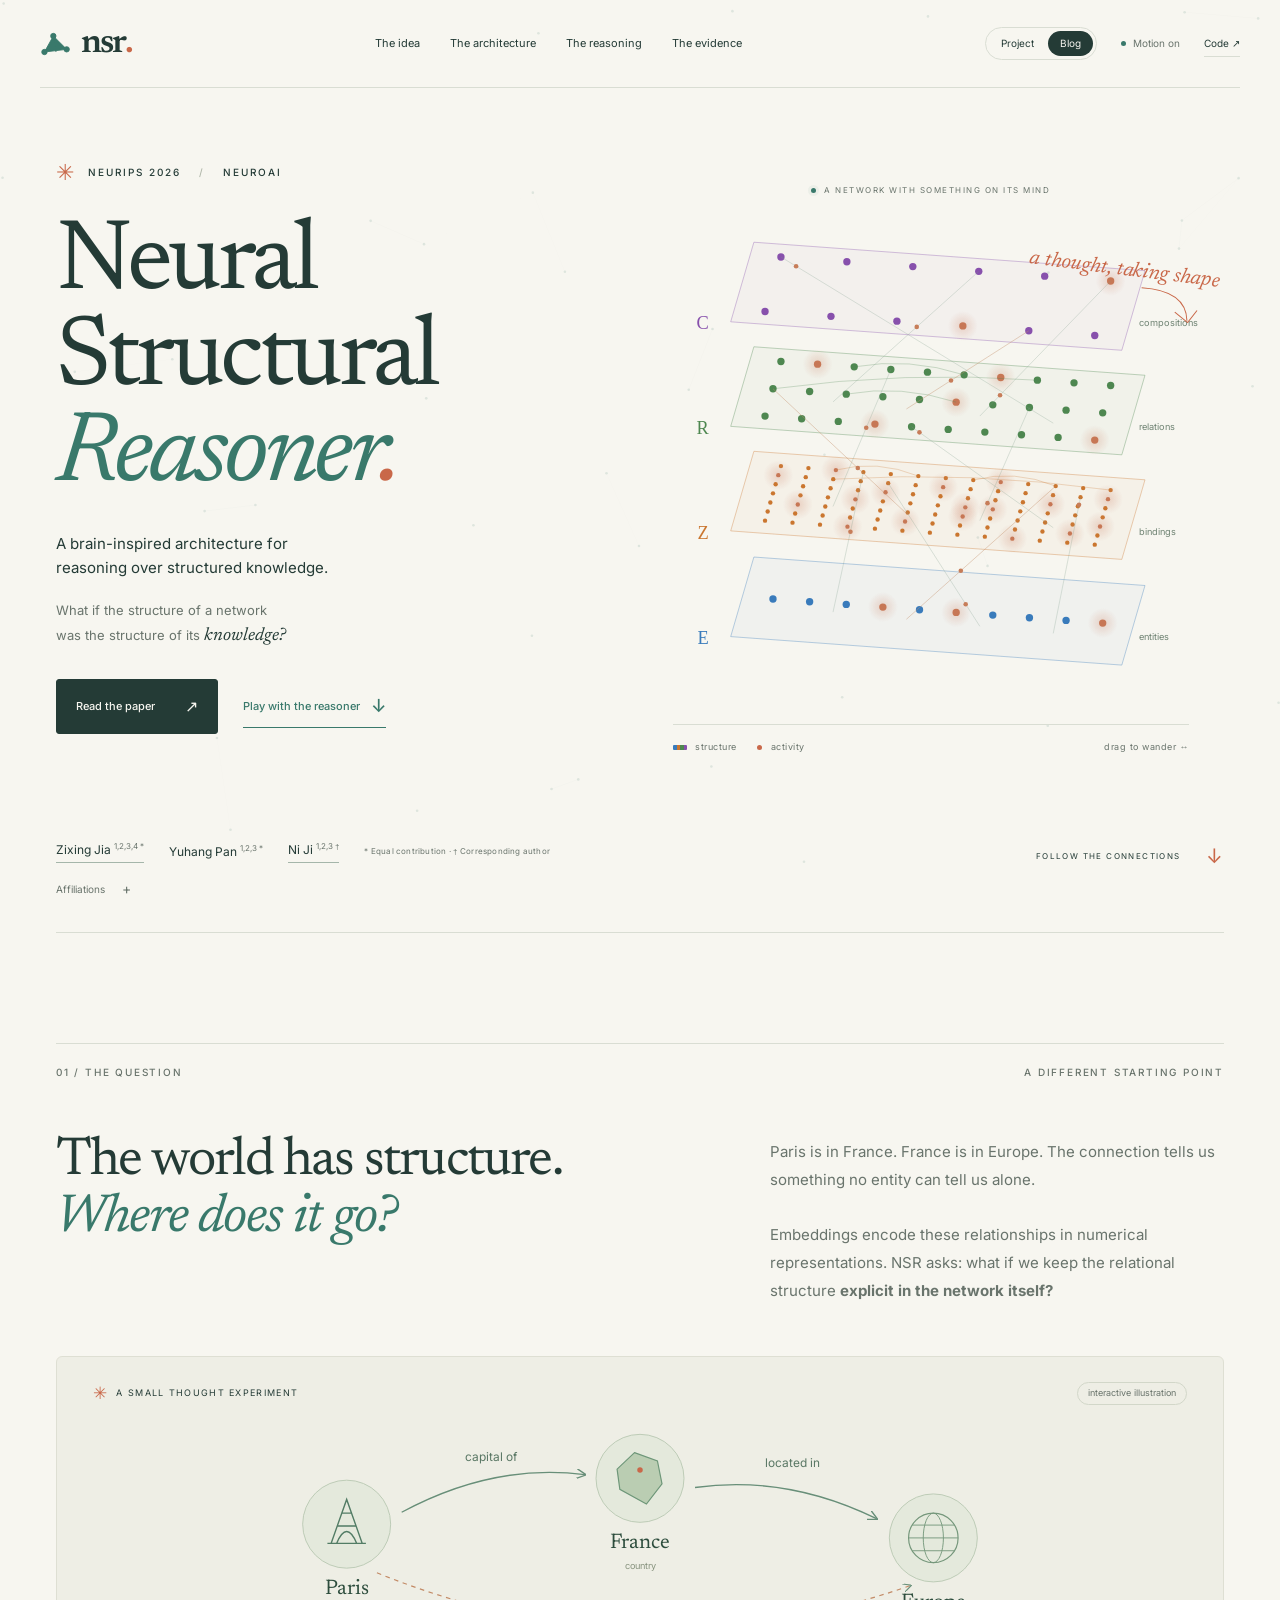
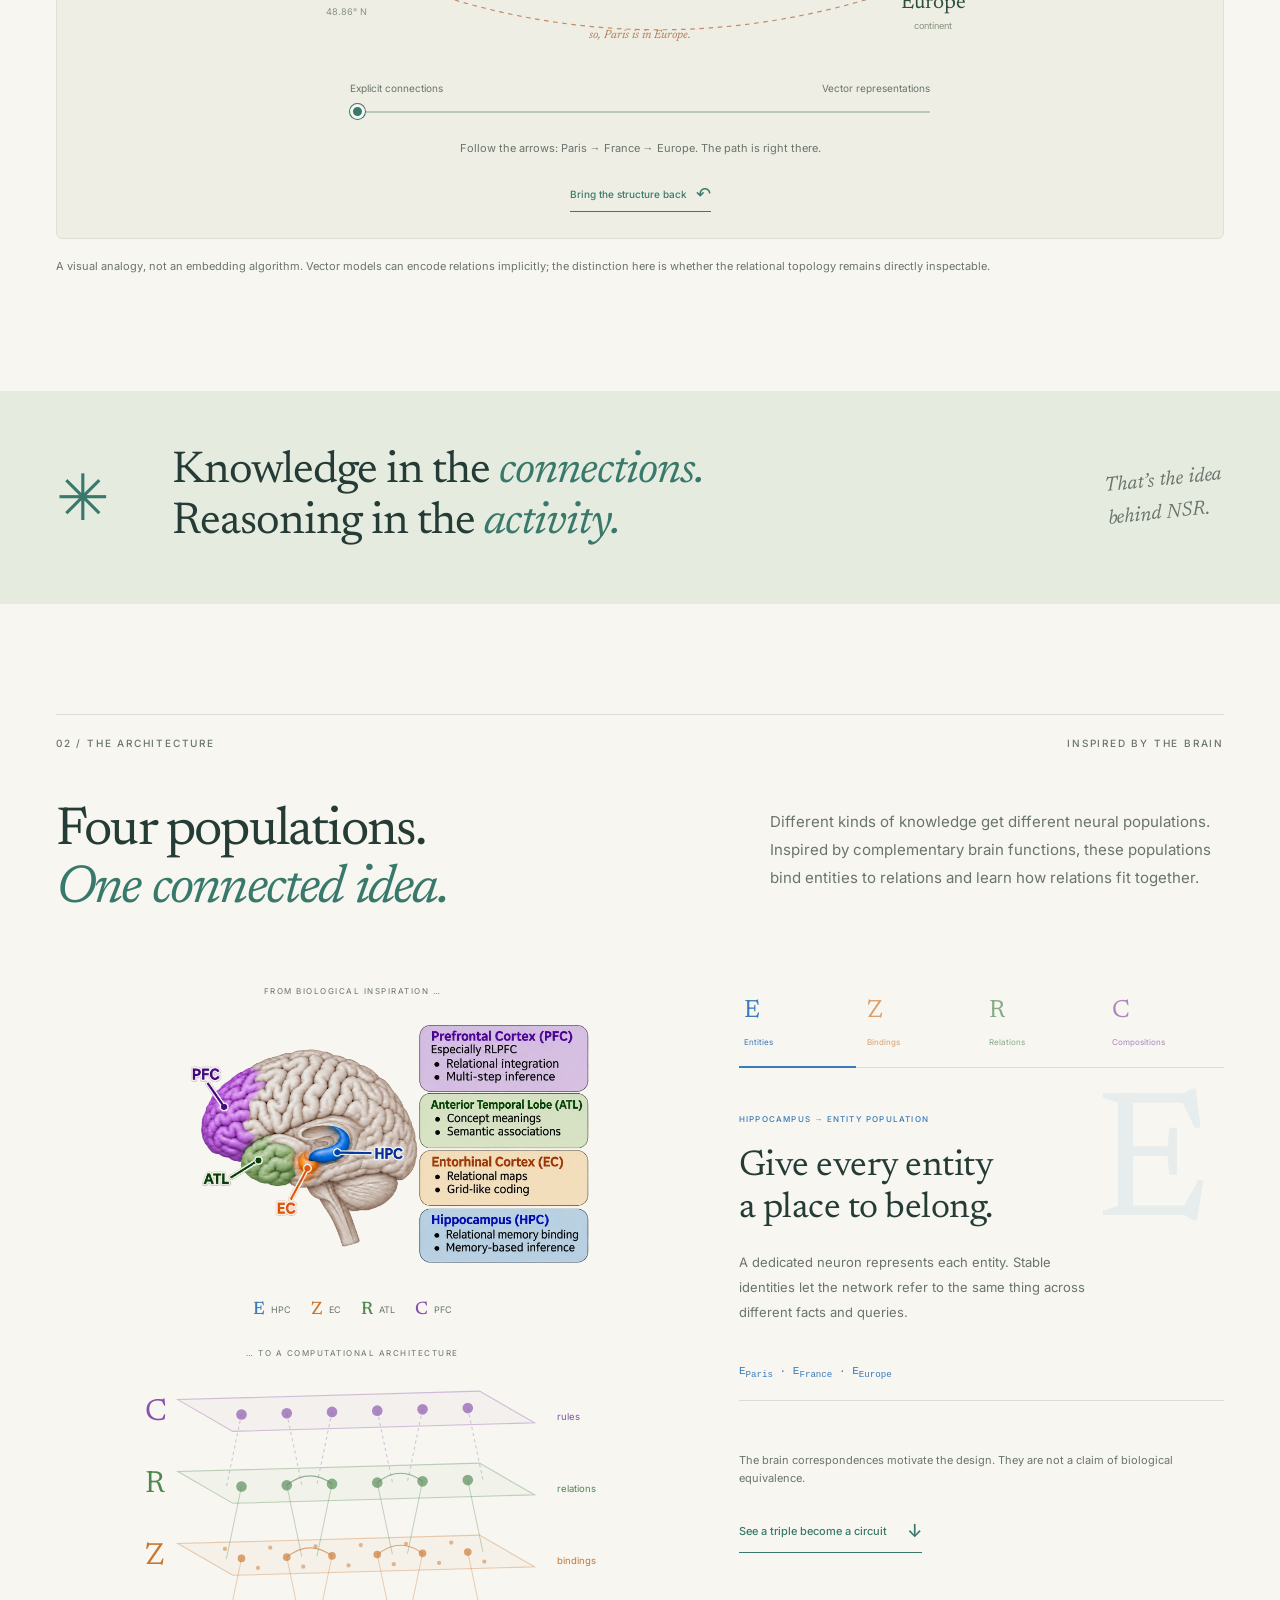
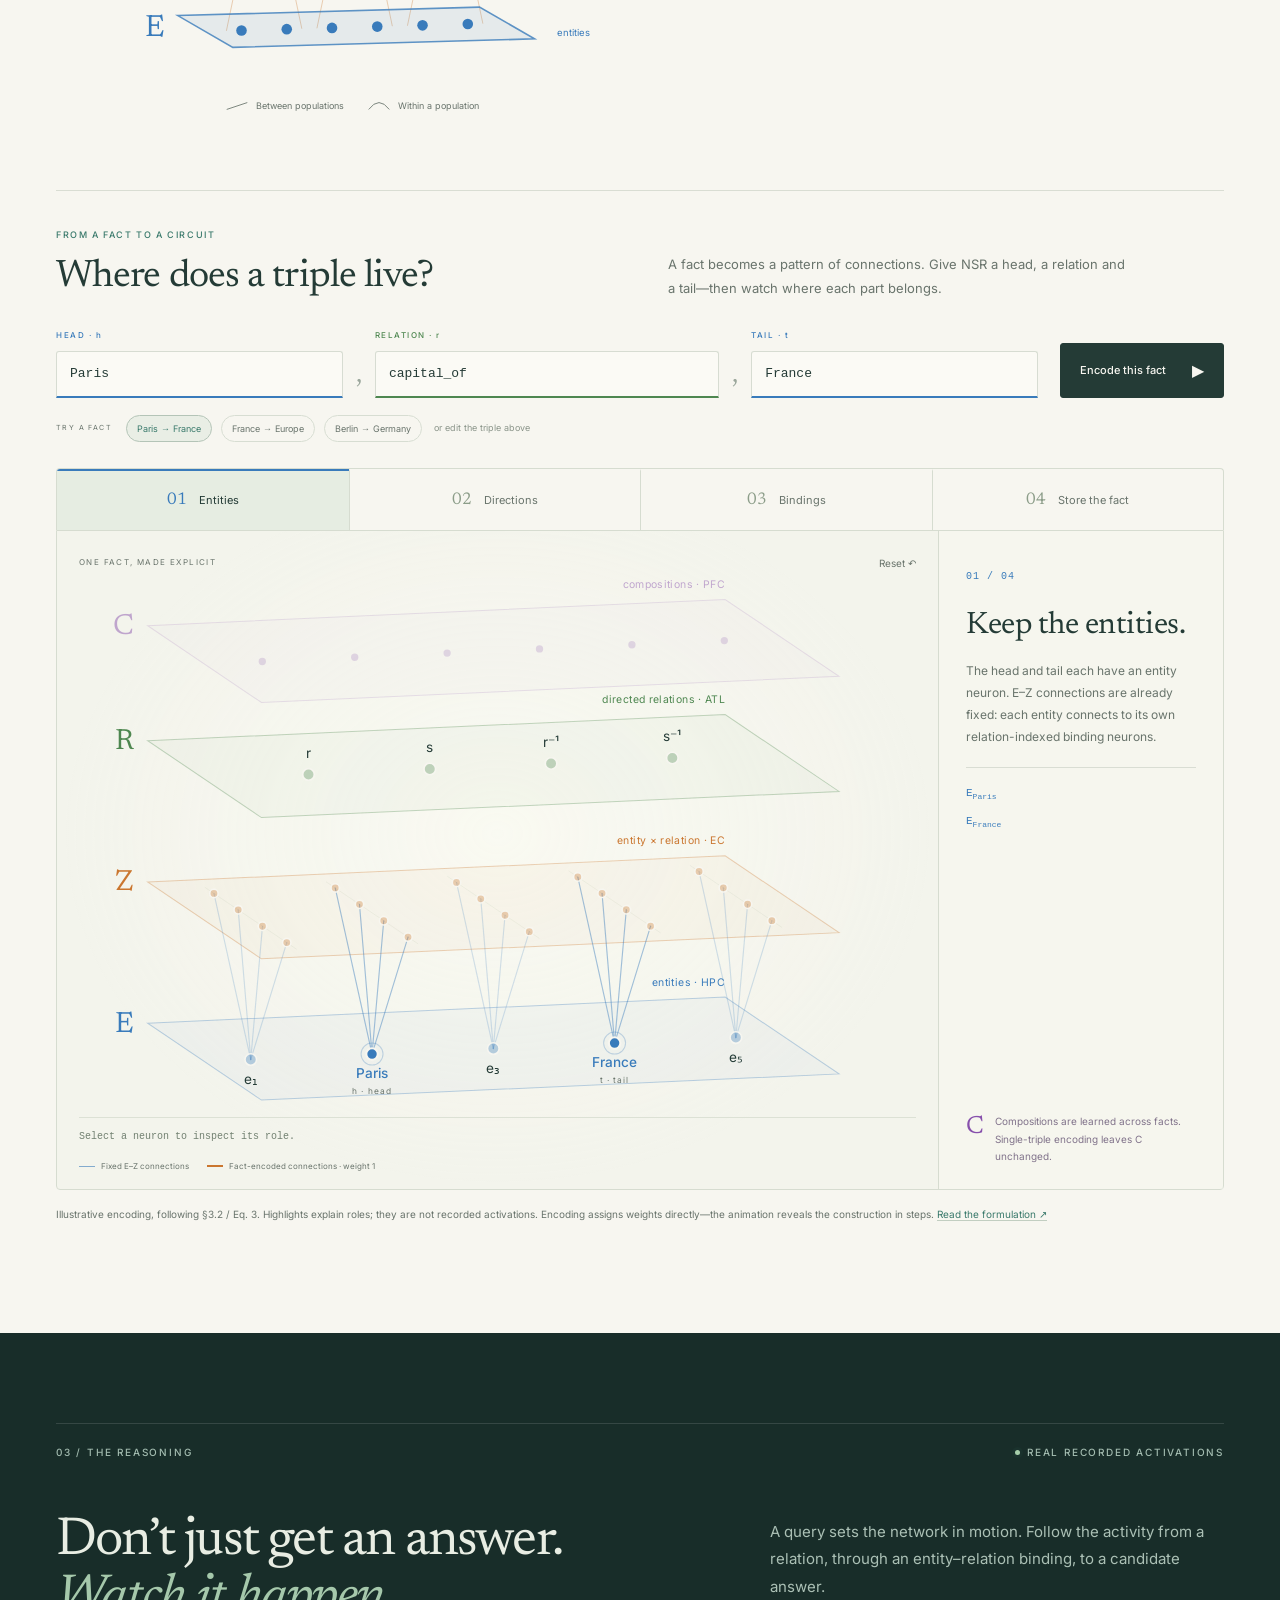
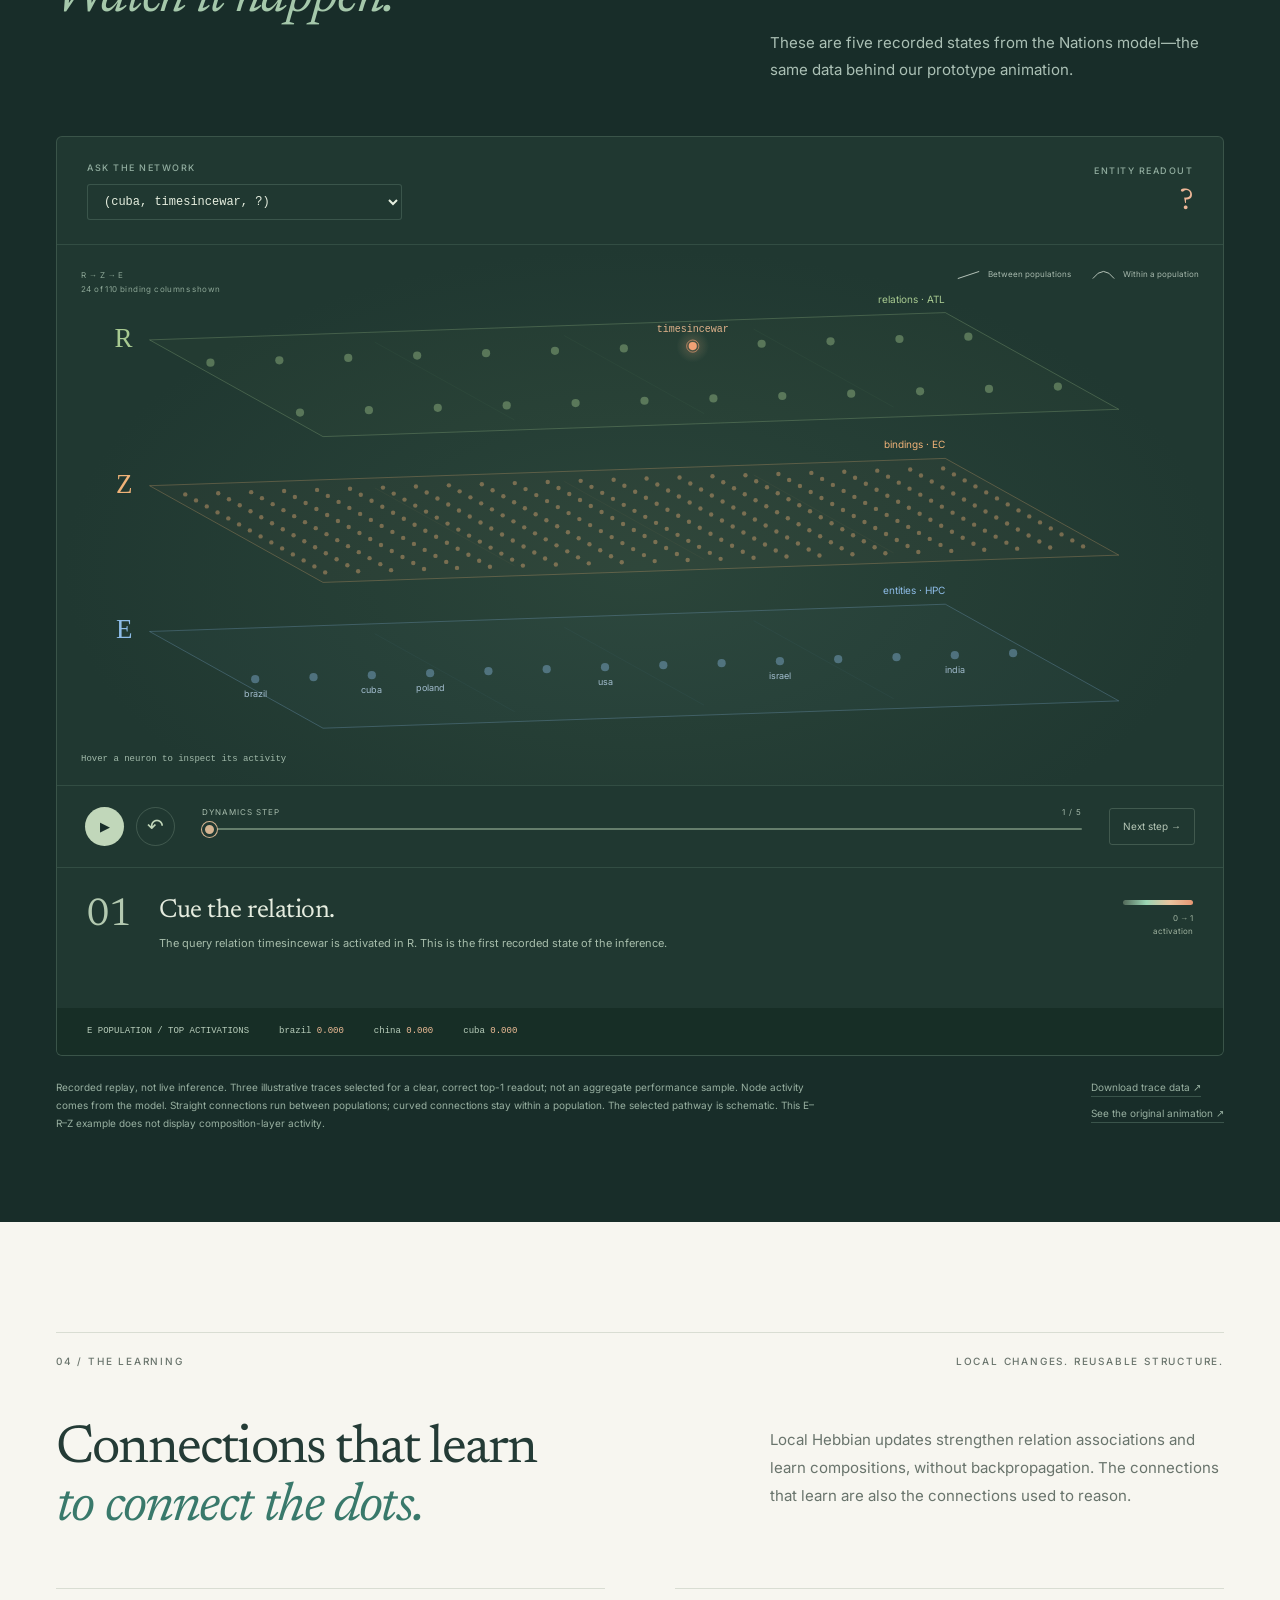
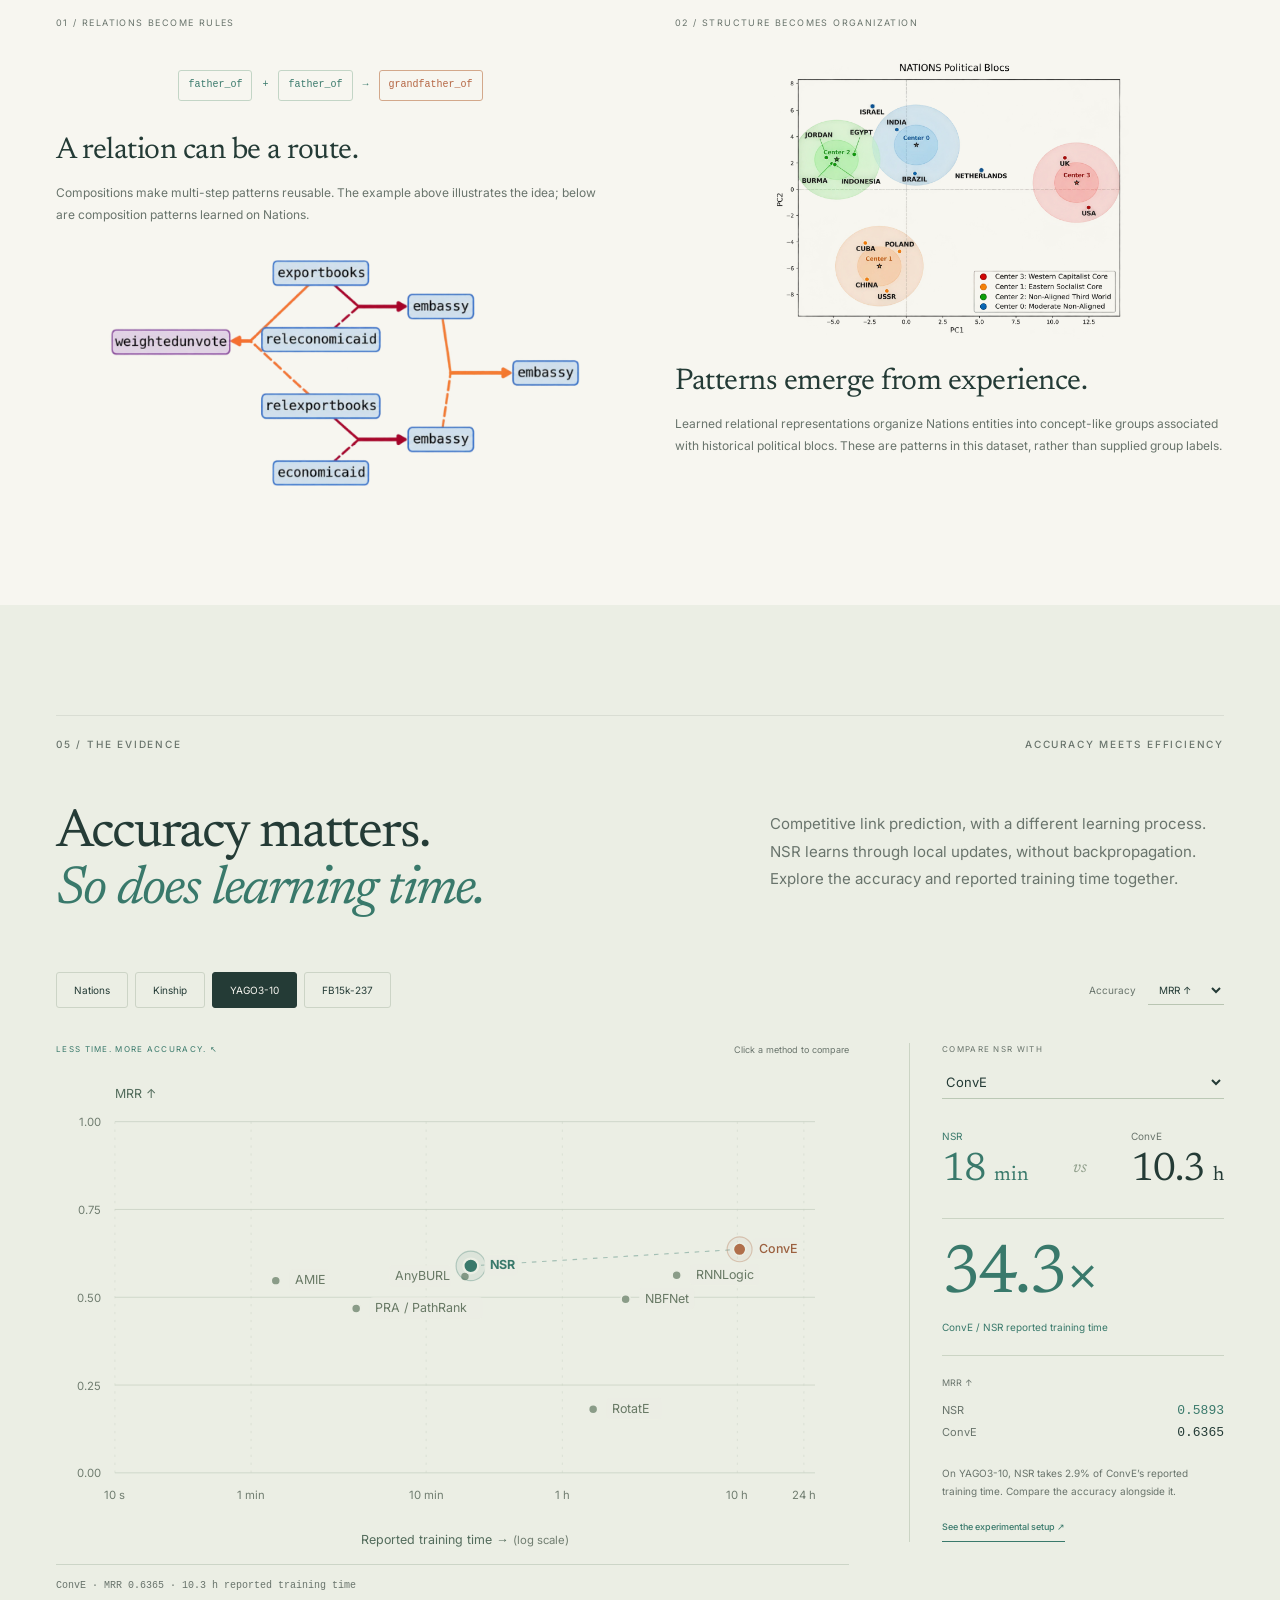
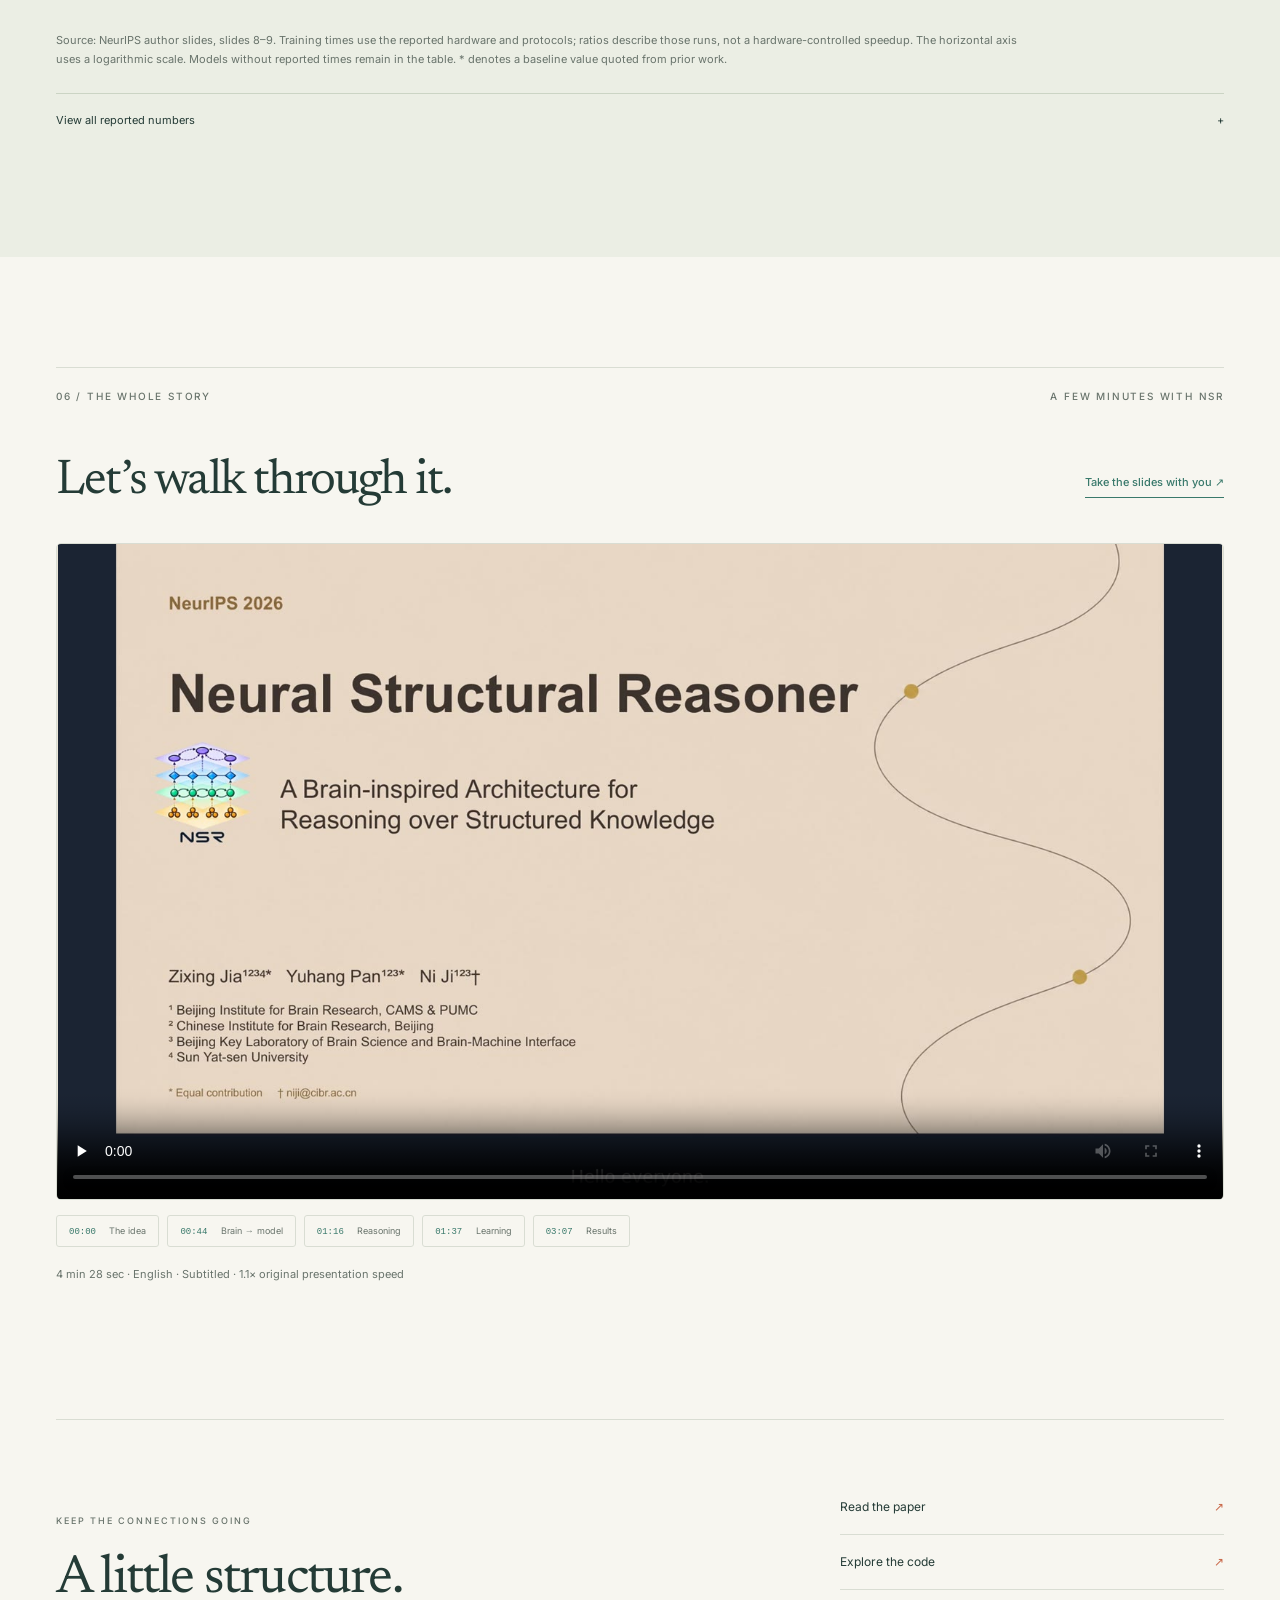
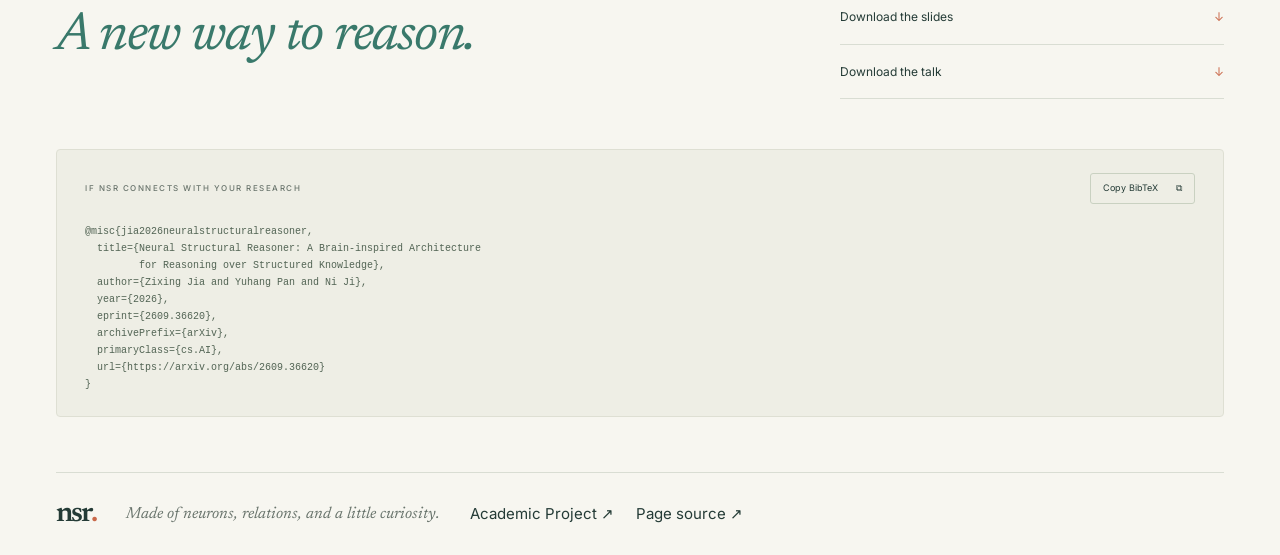
==== commit c3fb1a45: "Add academic Project version alongside interactive Blog" ====
--- a/index.html
+++ b/index.html
@@ -4,7 +4,7 @@
   <meta charset="utf-8">
   <meta name="viewport" content="width=device-width, initial-scale=1">
   <meta name="theme-color" content="#f7f6f0">
-  <title>NSR — A little structure. A new way to reason.</title>
+  <title>NSR Blog — A little structure. A new way to reason.</title>
   <meta name="description" content="Neural Structural Reasoner. A brain-inspired architecture that puts knowledge in neural connectivity and makes reasoning visible. NeurIPS 2026.">
   <meta property="og:title" content="Neural Structural Reasoner · NeurIPS 2026">
   <meta property="og:description" content="What if the structure of a network was the structure of its knowledge? Explore NSR through interactive experiments and real neural activation traces.">
@@ -13,9 +13,10 @@
   <meta property="og:image" content="https://horserunningwild.github.io/NSR/assets/social.png">
   <meta name="twitter:card" content="summary_large_image">
   <link rel="icon" href="assets/favicon.svg" type="image/svg+xml">
-  <link rel="stylesheet" href="style.css?v=20261114-2">
+  <link rel="stylesheet" href="style.css?v=20261114-3">
   <link rel="stylesheet" href="encoding.css?v=20261114-1">
-  <script defer src="app.js?v=20261114-2"></script>
+  <script defer src="app.js?v=20261114-3"></script>
+  <script defer src="benchmarks.js?v=20261114-3"></script>
   <script defer src="encoding.js?v=20261114-1"></script>
 </head>
 <body>
@@ -25,7 +26,7 @@
   <header class="site-header">
     <a class="brand" href="#" aria-label="NSR — return to top and spark the network"><svg viewBox="0 0 36 32" aria-hidden="true"><path d="M5 25L15 7L30 22L5 25M15 7L18 25"/><circle cx="5" cy="25" r="3"/><circle cx="15" cy="7" r="3"/><circle cx="30" cy="22" r="3"/></svg>nsr<span class="brand-dot">.</span></a>
     <nav aria-label="Main navigation"><a href="#idea">The idea</a><a href="#architecture">The architecture</a><a href="#reasoning">The reasoning</a><a href="#results">The evidence</a></nav>
-    <div class="header-actions"><button class="motion-toggle" id="motion-toggle" type="button" aria-pressed="false" aria-label="Pause decorative animation"><span class="motion-indicator"></span><span id="motion-label">Motion on</span></button><a class="header-code" href="https://github.com/navbrainlab/Neural-Structural-Reasoner-NSR" target="_blank" rel="noopener">Code ↗</a></div>
+    <div class="header-actions"><div class="version-switch" role="navigation" aria-label="Page version"><a href="project/">Project</a><a href="./" aria-current="page">Blog</a></div><button class="motion-toggle" id="motion-toggle" type="button" aria-pressed="false" aria-label="Pause decorative animation"><span class="motion-indicator"></span><span id="motion-label">Motion on</span></button><a class="header-code" href="https://github.com/navbrainlab/Neural-Structural-Reasoner-NSR" target="_blank" rel="noopener">Code ↗</a></div>
   </header>
   <main id="main">
     <section class="hero wrap" aria-labelledby="hero-title">
@@ -149,7 +150,7 @@
   url={https://arxiv.org/abs/2609.36620}
 }</pre><span id="copy-status" class="sr-only" aria-live="polite"></span></div></section>
   </main>
-  <footer class="wrap"><a class="brand" href="#" aria-label="Back to top">nsr<span class="brand-dot">.</span></a><p>Made of neurons, relations, and a little curiosity.</p><a href="https://github.com/HorseRunningWild/NSR" target="_blank" rel="noopener">Page source ↗</a></footer>
+  <footer class="wrap"><a class="brand" href="#" aria-label="Back to top">nsr<span class="brand-dot">.</span></a><p>Made of neurons, relations, and a little curiosity.</p><div class="footer-versions"><a href="project/">Academic Project ↗</a><a href="https://github.com/HorseRunningWild/NSR" target="_blank" rel="noopener">Page source ↗</a></div></footer>
   <dialog id="prototype-dialog"><div class="dialog-top"><h3>The original activation trace</h3><button type="button" id="close-prototype" aria-label="Close original animation">×</button></div><img id="prototype-image" src="assets/prototype-static.png" alt="Original prototype visualization: Cuba, timesincewar, USA, with five recorded E/R/Z activation states." width="1980" height="1100"><p>The same recorded Nations trajectory, as shown in the original visualization.</p><a href="assets/prototype.gif" download>Download GIF ↗</a></dialog>
   <noscript><div class="noscript-notice">Interactive experiments need JavaScript. The paper, slides, video and source code remain available through the links on this page.</div></noscript>
 </body>
--- a/style.css
+++ b/style.css
@@ -56,3 +56,8 @@
 @media(max-width:600px){.hero-bottom{gap:15px}.author-affiliations summary{font-size:9px}.author-affiliations ol{font-size:9px}.population-key{gap:19px;font-size:8px}.trace-stage{height:430px}.trace-edge-key{top:16px;right:14px;gap:5px;font-size:6px;flex-direction:column}.trace-edge-key span{gap:4px}.trace-edge-key svg{width:17px;height:9px}.efficiency-summary{display:block;padding-top:22px}.compare-label{flex-direction:row;align-items:center;gap:20px}.compare-label select{flex:1;width:auto;font-size:12px}.efficiency-summary #comparison-summary{display:grid;grid-template-columns:1fr 1fr;gap:10px 20px}.time-pair{margin:23px 0 10px;justify-content:space-between;gap:20px}.time-pair>div{flex:1}.time-pair>div:last-child{text-align:right}.time-pair strong{font-size:44px}.time-pair small{font-size:23px}.time-versus{font-size:20px}.time-ratio>strong{font-size:56px}.time-ratio>p{font-size:9px}.accuracy-pair{padding-top:23px}.comparison-context{font-size:10px;margin:5px 0 10px}.plot-heading{font-size:7px;letter-spacing:.8px;margin-bottom:20px}.plot-heading>span:last-child{font-size:8px;text-align:right}.plot-readout{font-size:8px;min-height:44px}.results-toolbar{margin-bottom:25px}.closing{padding-bottom:35px}}
 .connection-legend svg{width:24px;height:12px;fill:none;stroke:var(--muted);stroke-width:1}.connection-legend span{display:flex;gap:7px;align-items:center}
 @media(max-width:600px){.efficiency-summary{order:-1;border-top:0;border-bottom:1px solid #cbd4c4;padding:0 0 24px}.plot-heading{margin-top:3px}}
+
+/* Two complementary readings of the same research. */
+.version-switch{display:inline-flex;align-items:center;padding:3px;gap:2px;border:1px solid var(--line);border-radius:30px;font-size:10px}.version-switch a{padding:5px 12px;border-radius:25px;line-height:1.5}.version-switch a[aria-current=page]{background:var(--ink);color:var(--paper)}.version-switch a:not([aria-current]):hover{background:#dfe8de}.footer-versions{display:flex;gap:22px;flex-wrap:wrap}
+@media(max-width:1100px){.site-header>nav{display:none}.header-code{display:none}}
+@media(max-width:600px){.header-actions{gap:9px}.version-switch{font-size:10px}.version-switch a{padding:5px 11px}.footer-versions{gap:15px}}
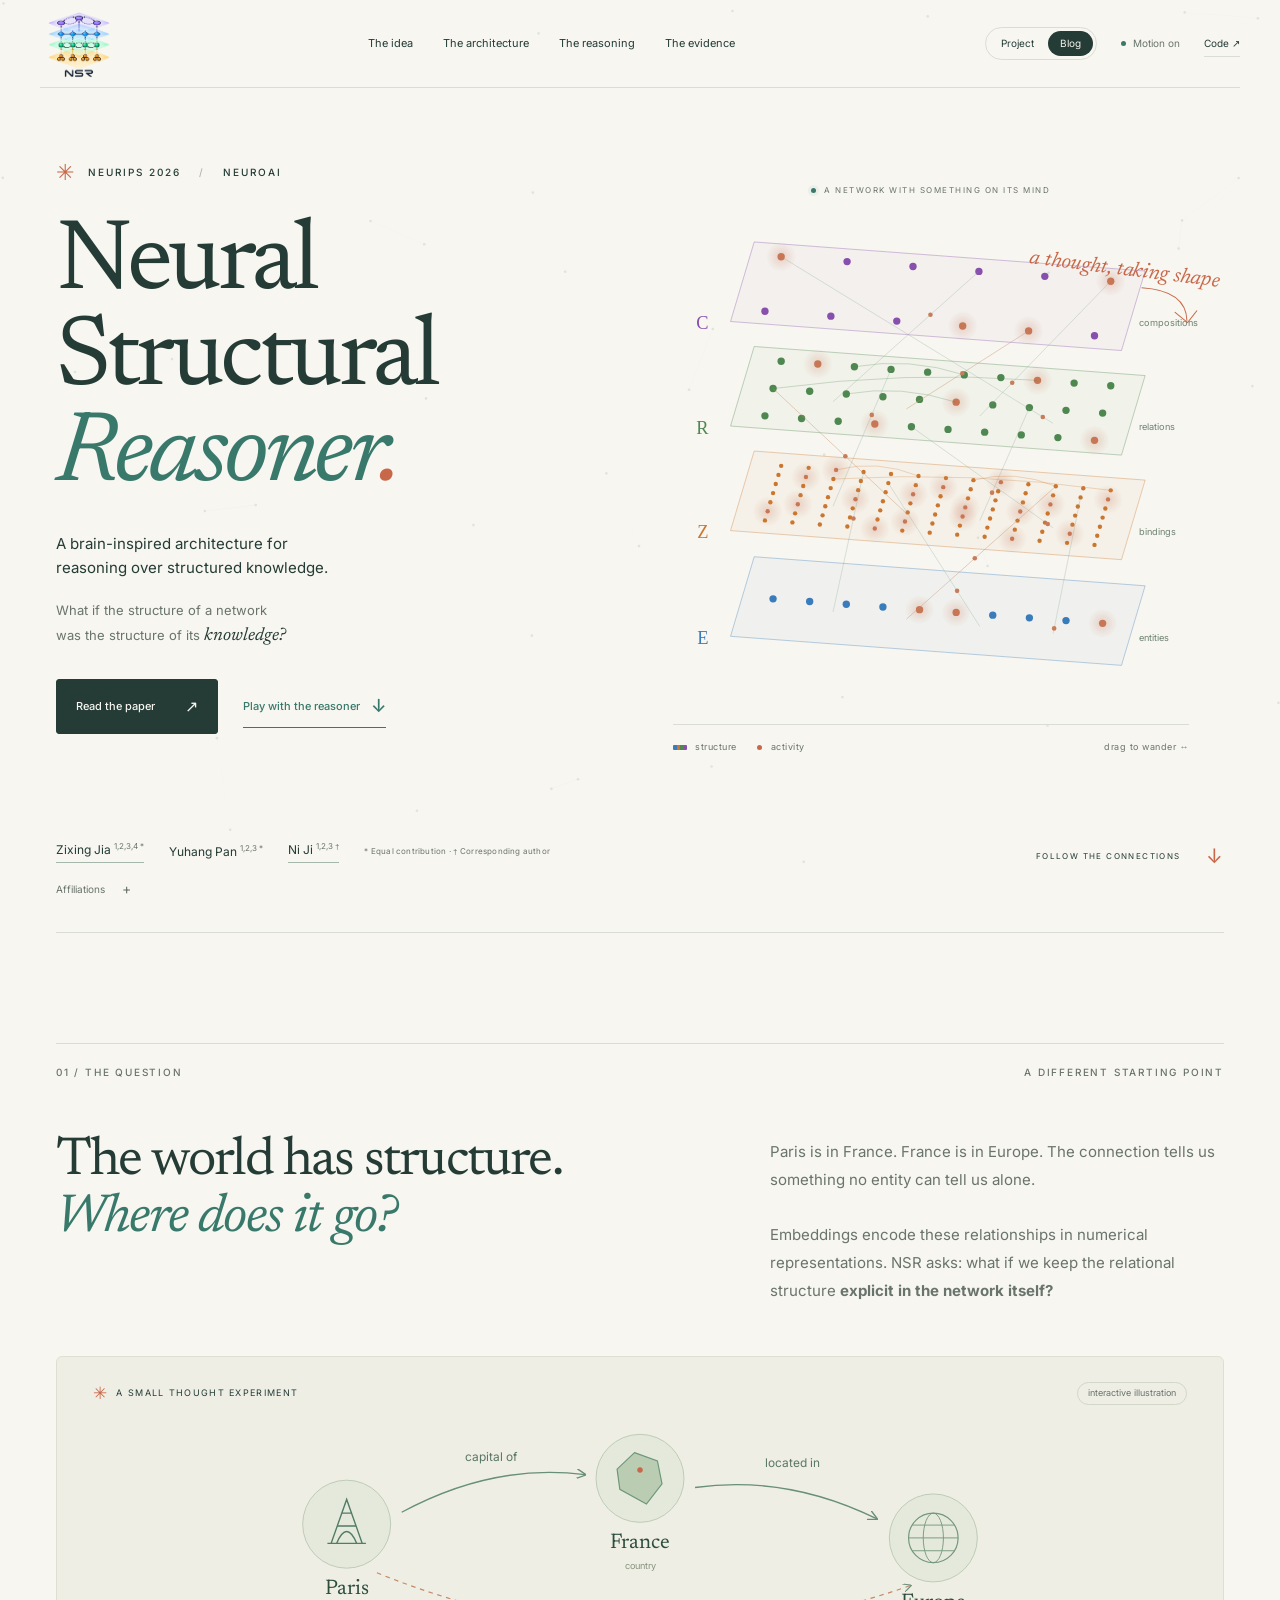
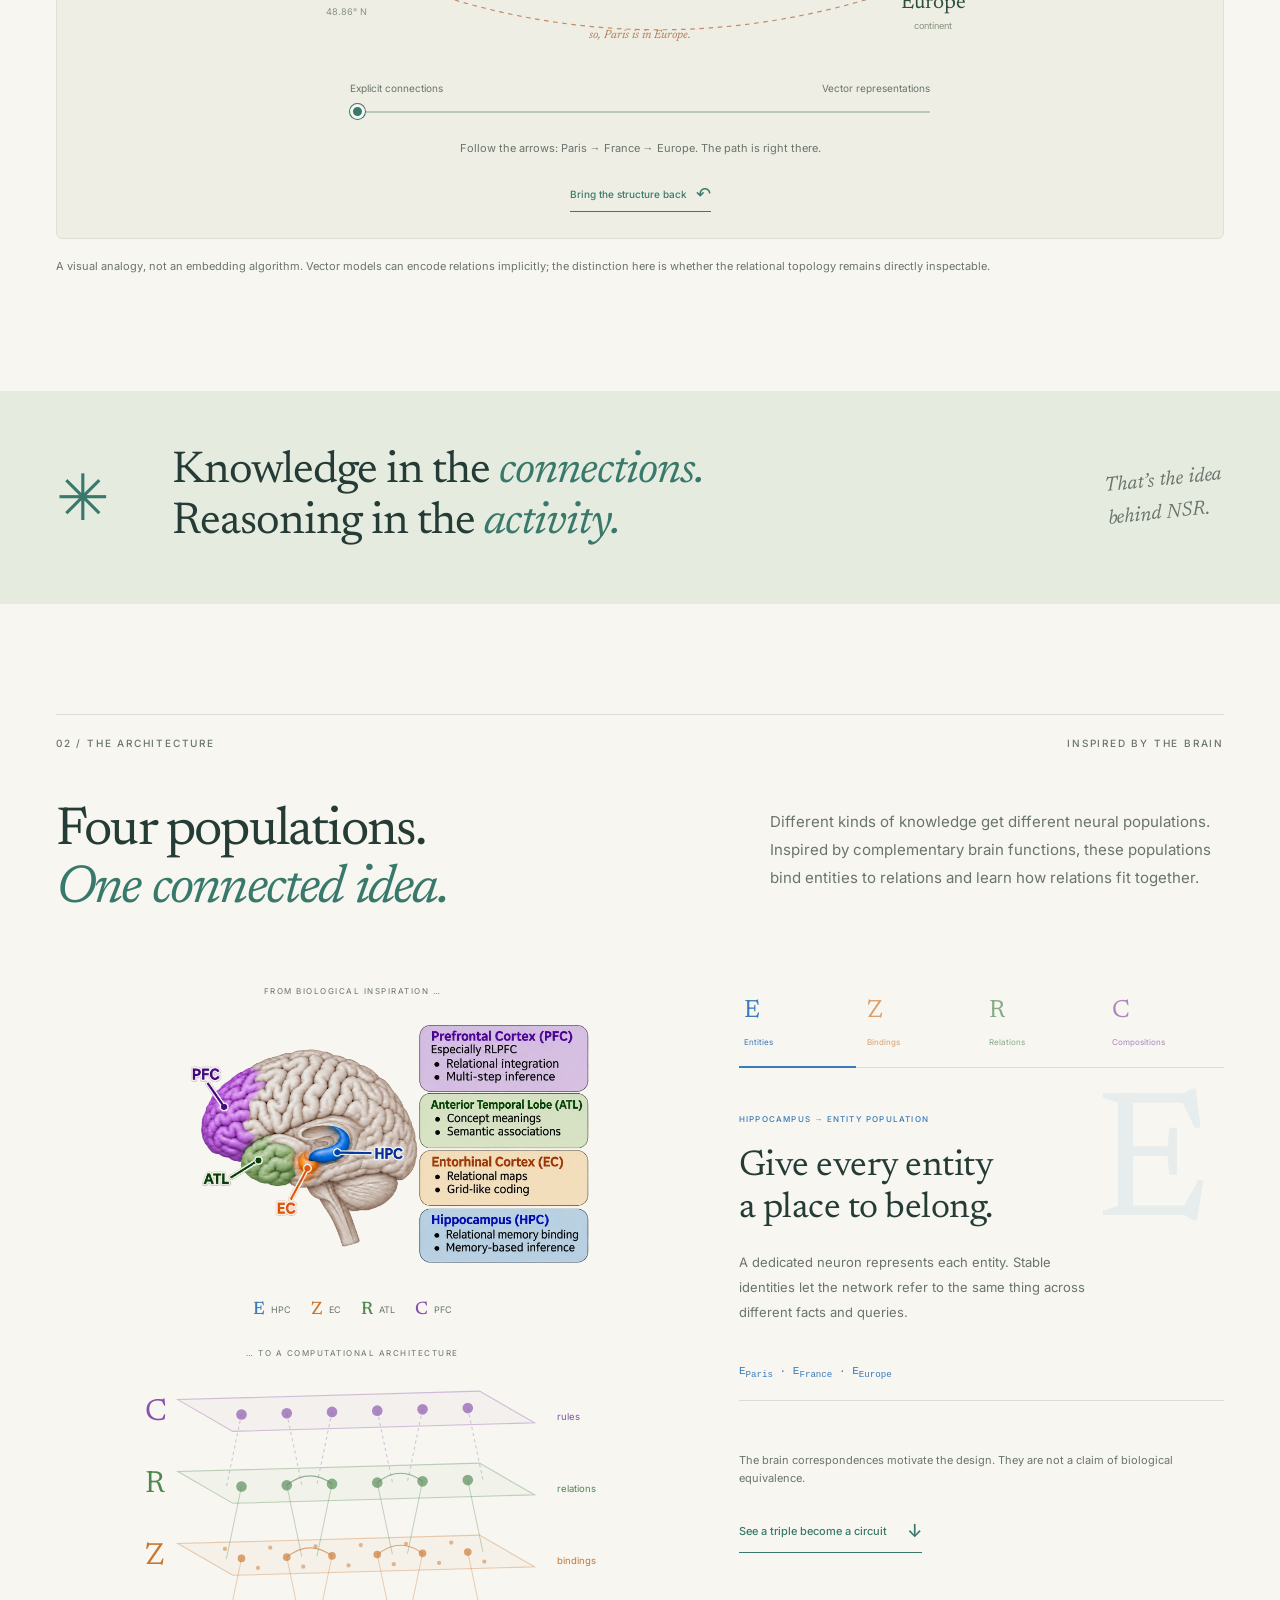
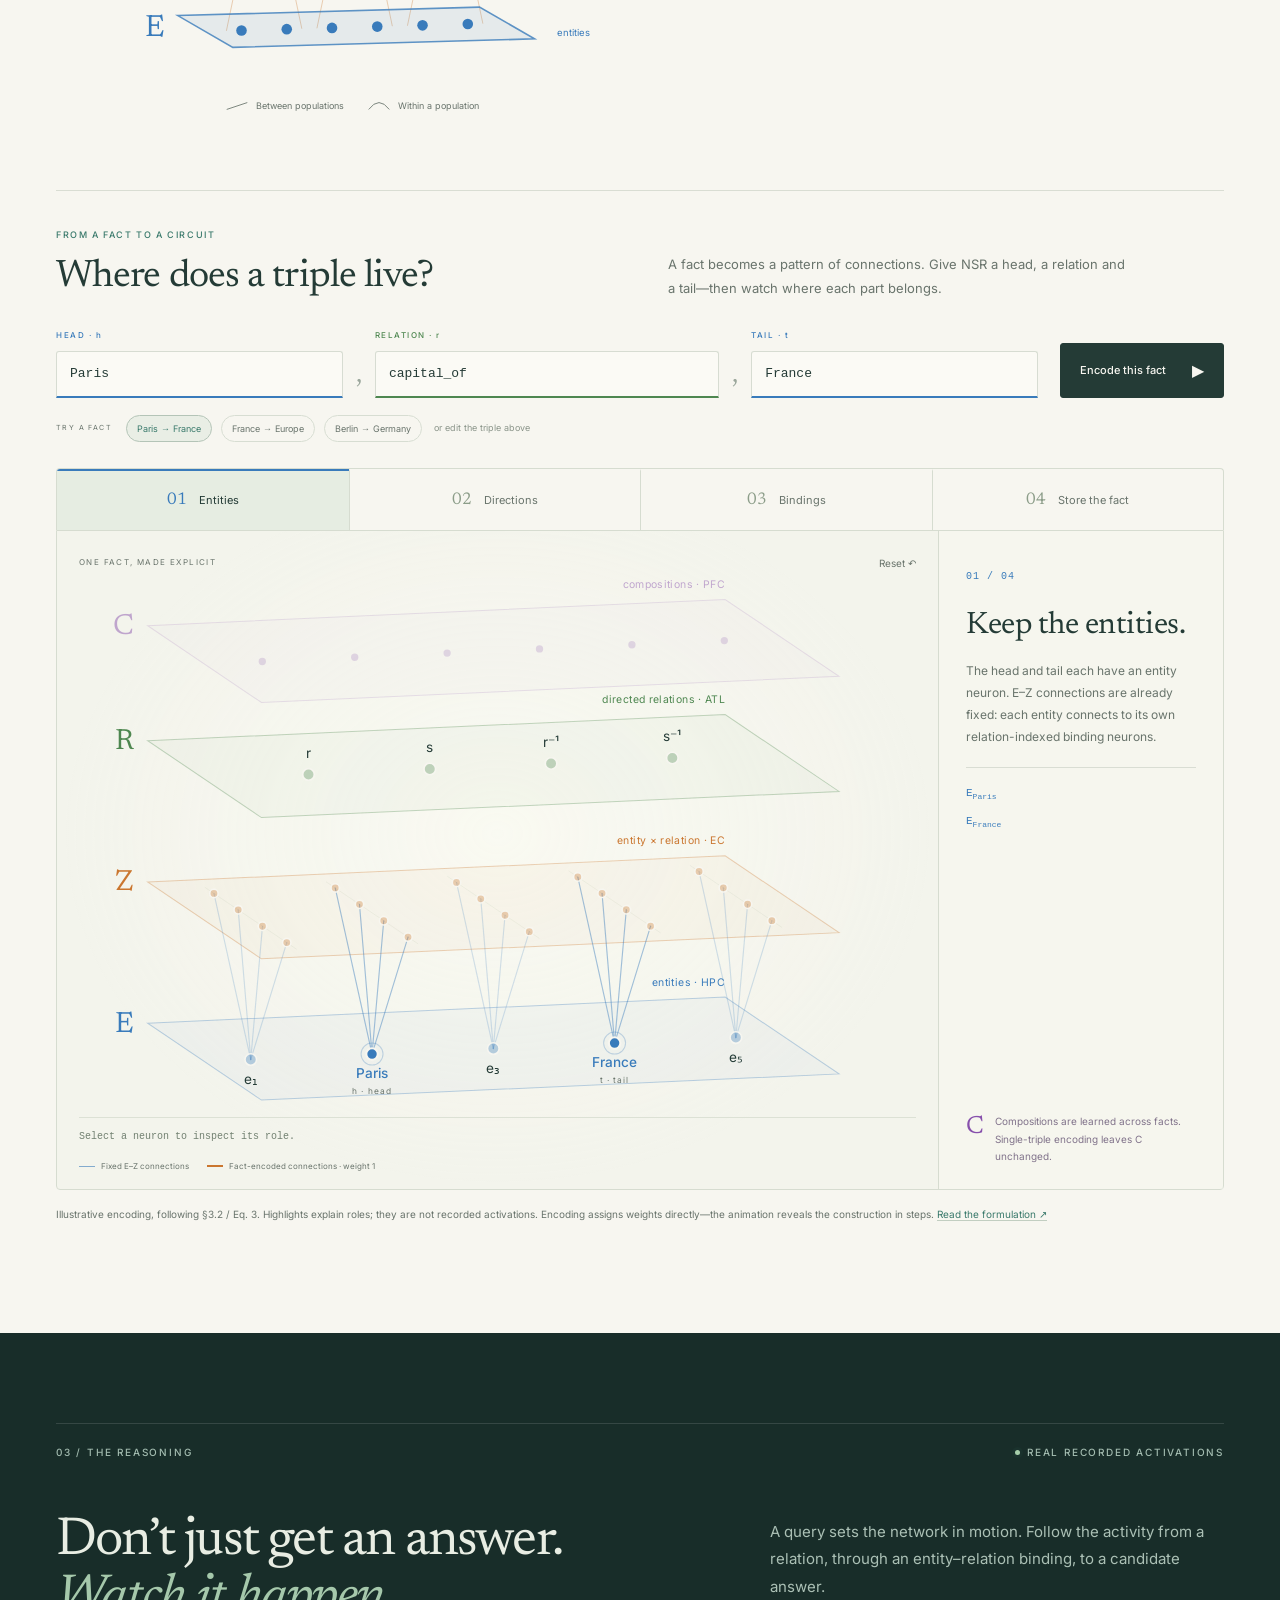
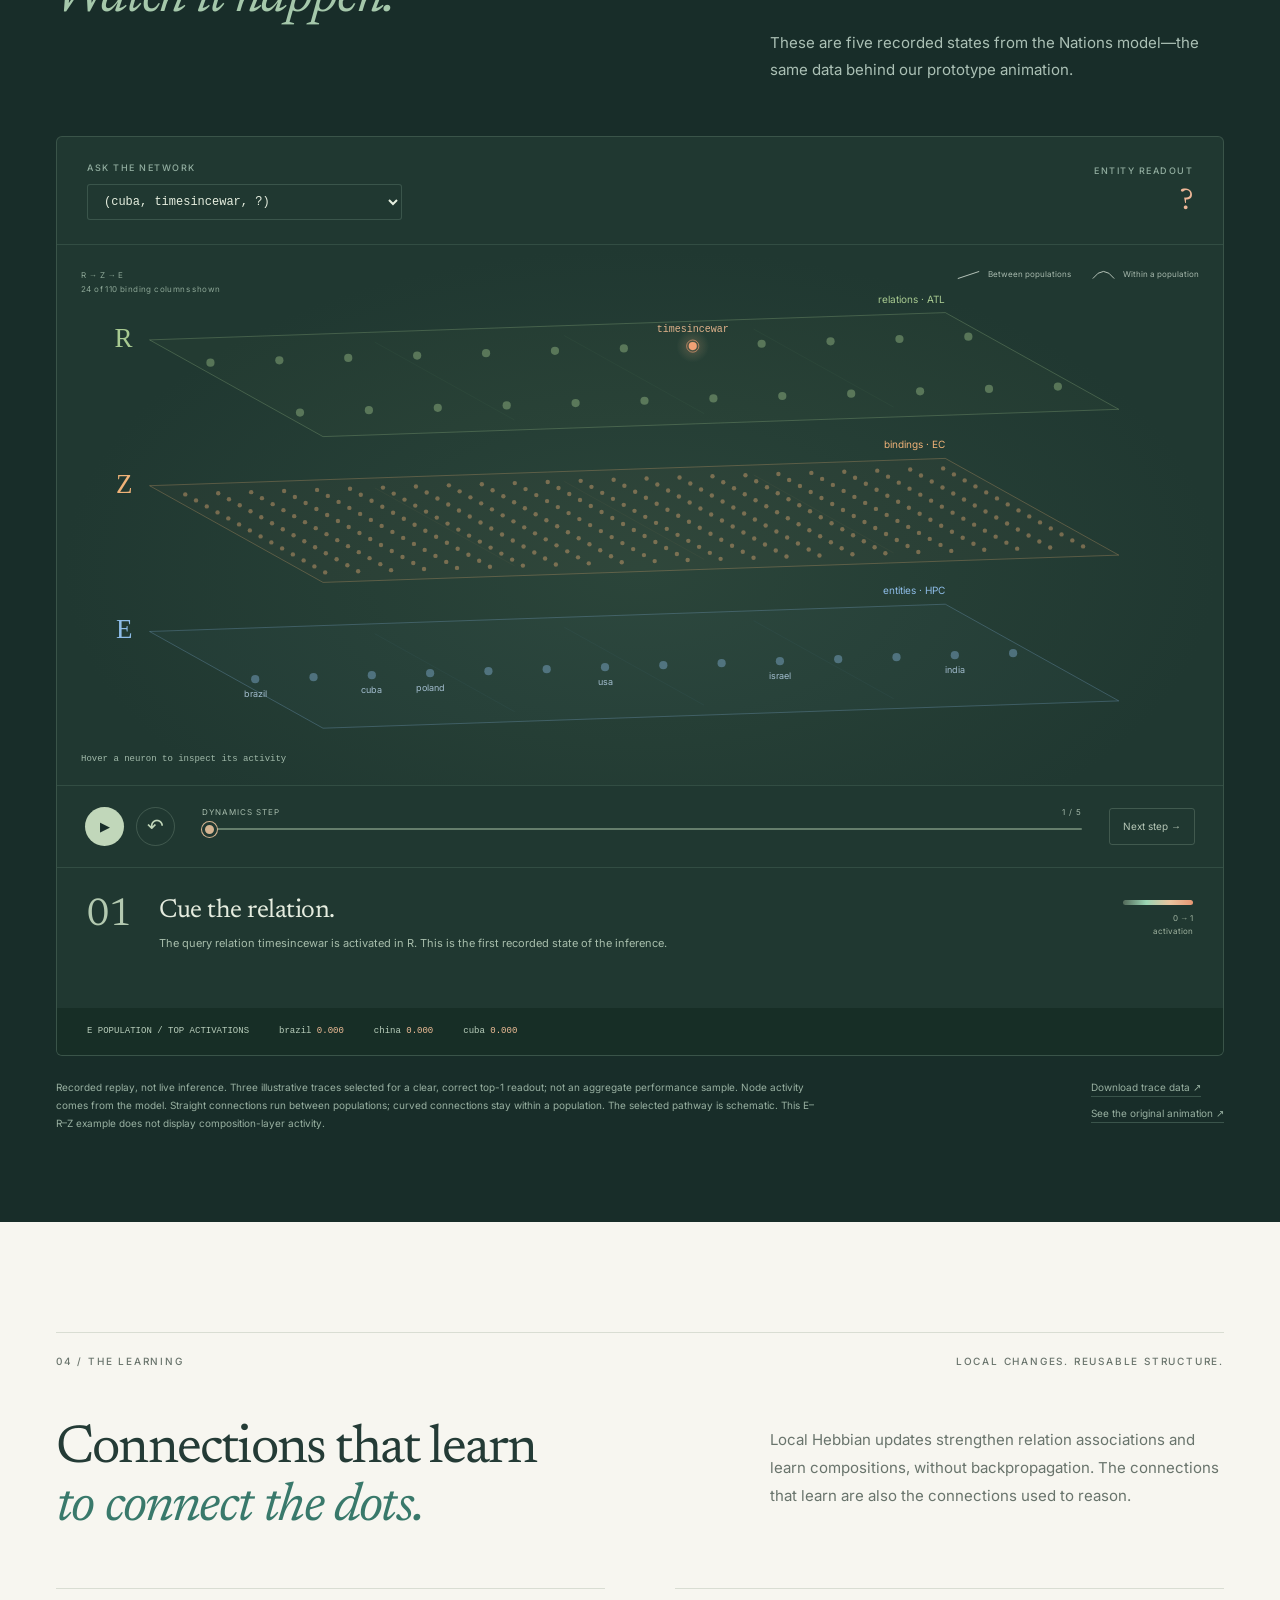
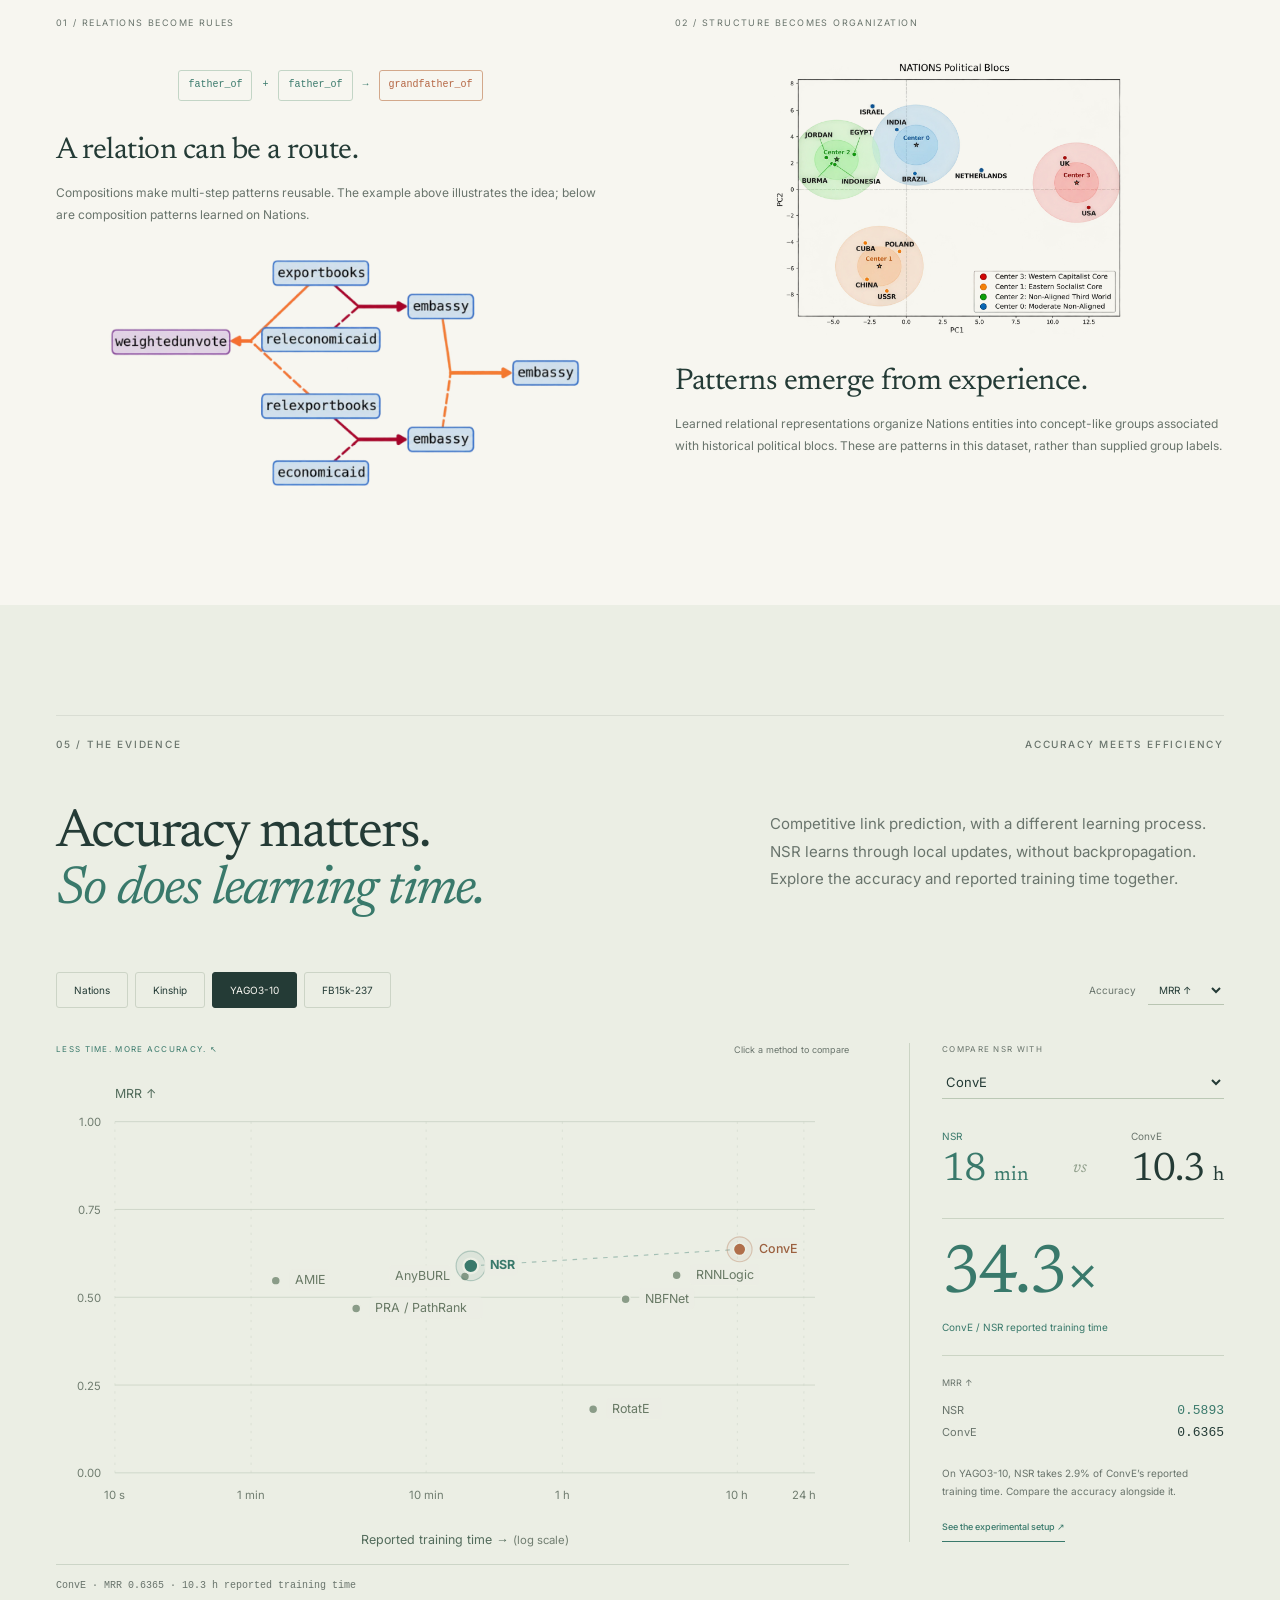
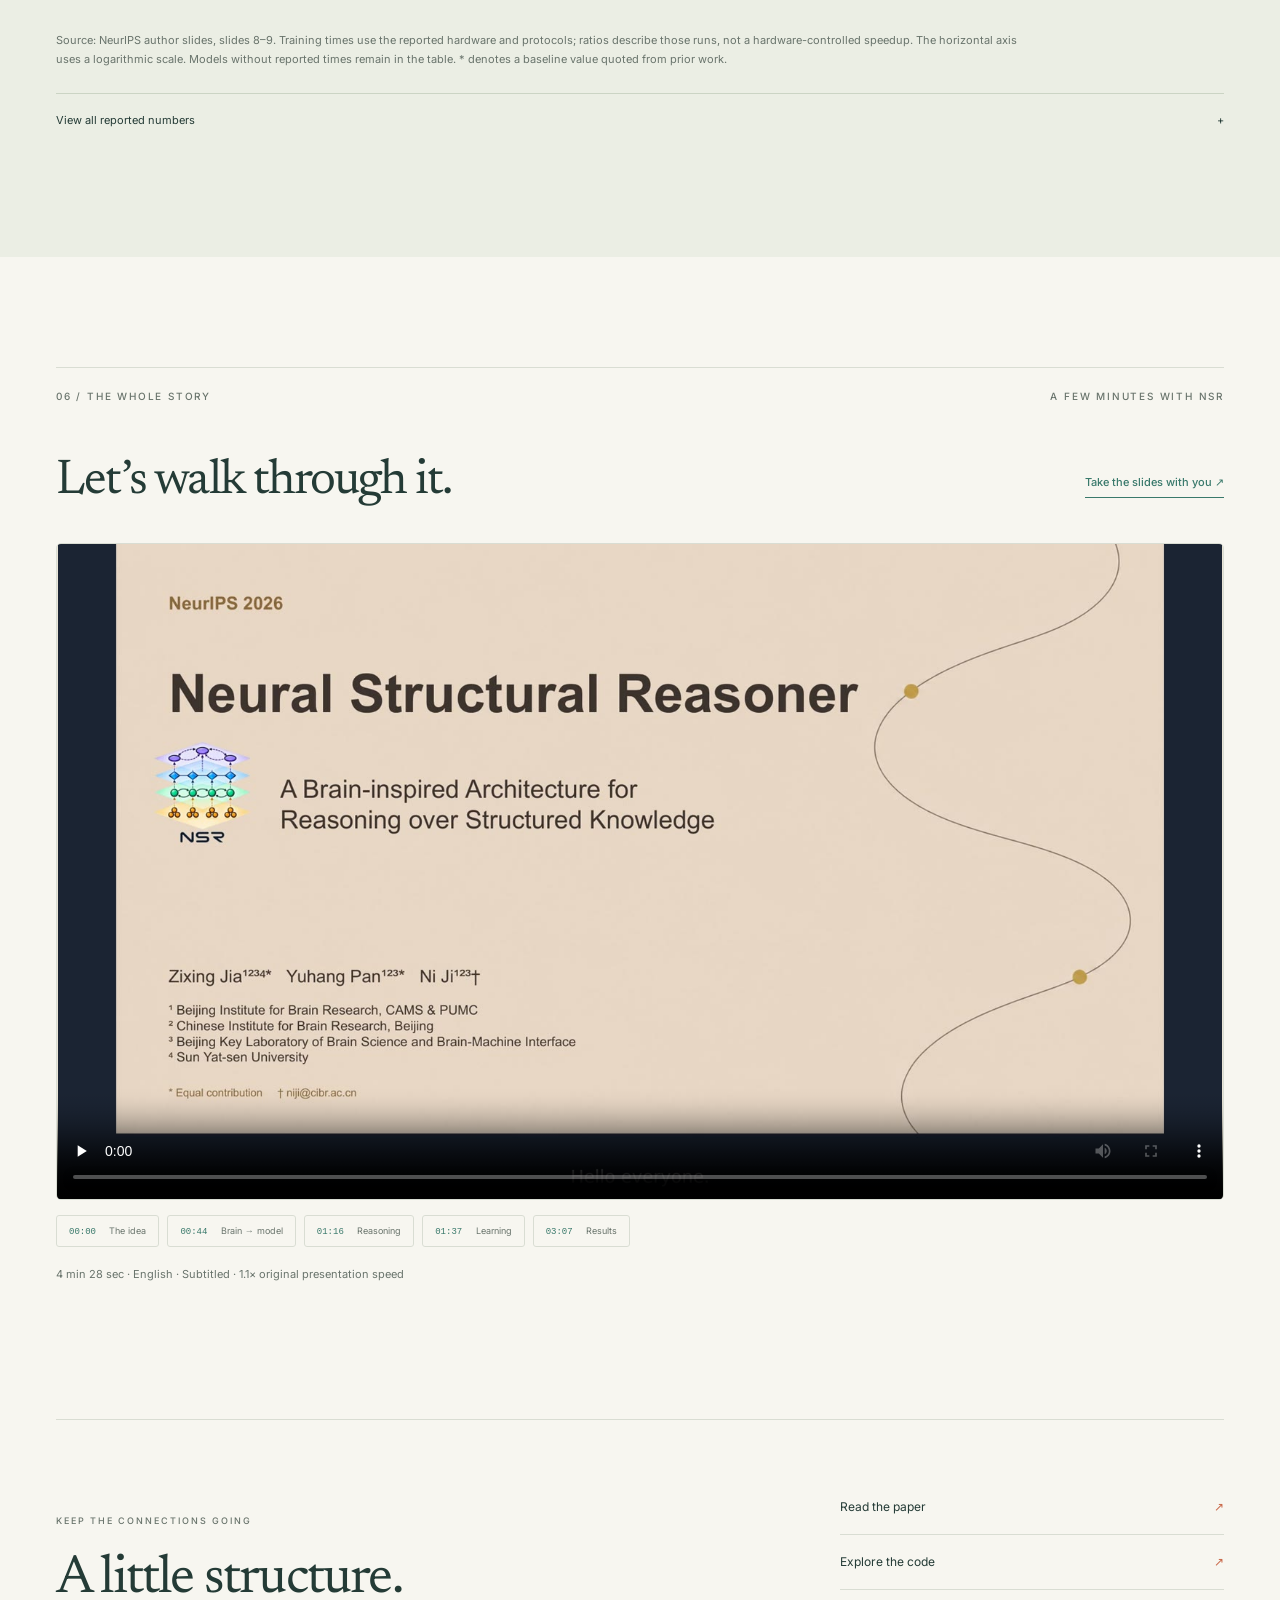
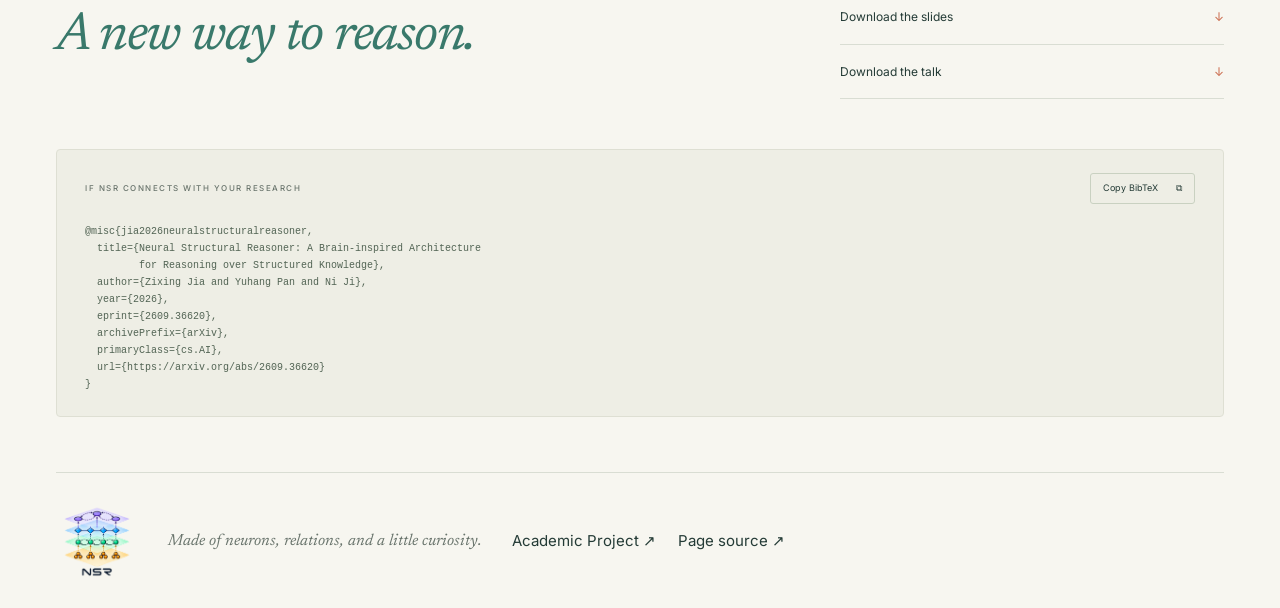
==== commit c313f847: "Use official NSR logo across both site versions and paper title" ====
--- a/index.html
+++ b/index.html
@@ -12,8 +12,8 @@
   <meta property="og:url" content="https://horserunningwild.github.io/NSR/">
   <meta property="og:image" content="https://horserunningwild.github.io/NSR/assets/social.png">
   <meta name="twitter:card" content="summary_large_image">
-  <link rel="icon" href="assets/favicon.svg" type="image/svg+xml">
-  <link rel="stylesheet" href="style.css?v=20261114-3">
+  <link rel="icon" href="assets/nsr-logo.png?v=20261114-4" type="image/png">
+  <link rel="stylesheet" href="style.css?v=20261114-4">
   <link rel="stylesheet" href="encoding.css?v=20261114-1">
   <script defer src="app.js?v=20261114-3"></script>
   <script defer src="benchmarks.js?v=20261114-3"></script>
@@ -21,10 +21,10 @@
 </head>
 <body>
   <a class="skip-link" href="#main">Skip to content</a>
-  <div class="boot" id="boot" aria-hidden="true"><svg viewBox="0 0 120 42"><path d="M15 28L45 12L75 30L105 10"/><circle cx="15" cy="28" r="5"/><circle cx="45" cy="12" r="5"/><circle cx="75" cy="30" r="5"/><circle cx="105" cy="10" r="5"/></svg><span>Wiring a little reasoning<span class="loading-dots">…</span></span><small>entities → relations → possibilities</small></div>
+  <div class="boot" id="boot" aria-hidden="true"><img class="boot-logo" src="assets/nsr-logo.png" width="347" height="347" alt=""><span>Wiring a little reasoning<span class="loading-dots">…</span></span><small>entities → relations → possibilities</small></div>
   <canvas id="ambient" aria-hidden="true"></canvas>
   <header class="site-header">
-    <a class="brand" href="#" aria-label="NSR — return to top and spark the network"><svg viewBox="0 0 36 32" aria-hidden="true"><path d="M5 25L15 7L30 22L5 25M15 7L18 25"/><circle cx="5" cy="25" r="3"/><circle cx="15" cy="7" r="3"/><circle cx="30" cy="22" r="3"/></svg>nsr<span class="brand-dot">.</span></a>
+    <a class="brand" href="#" aria-label="NSR — return to top and spark the network"><img class="brand-logo" src="assets/nsr-logo.png" width="347" height="347" alt="NSR"></a>
     <nav aria-label="Main navigation"><a href="#idea">The idea</a><a href="#architecture">The architecture</a><a href="#reasoning">The reasoning</a><a href="#results">The evidence</a></nav>
     <div class="header-actions"><div class="version-switch" role="navigation" aria-label="Page version"><a href="project/">Project</a><a href="./" aria-current="page">Blog</a></div><button class="motion-toggle" id="motion-toggle" type="button" aria-pressed="false" aria-label="Pause decorative animation"><span class="motion-indicator"></span><span id="motion-label">Motion on</span></button><a class="header-code" href="https://github.com/navbrainlab/Neural-Structural-Reasoner-NSR" target="_blank" rel="noopener">Code ↗</a></div>
   </header>
@@ -150,7 +150,7 @@
   url={https://arxiv.org/abs/2609.36620}
 }</pre><span id="copy-status" class="sr-only" aria-live="polite"></span></div></section>
   </main>
-  <footer class="wrap"><a class="brand" href="#" aria-label="Back to top">nsr<span class="brand-dot">.</span></a><p>Made of neurons, relations, and a little curiosity.</p><div class="footer-versions"><a href="project/">Academic Project ↗</a><a href="https://github.com/HorseRunningWild/NSR" target="_blank" rel="noopener">Page source ↗</a></div></footer>
+  <footer class="wrap"><a class="brand" href="#" aria-label="NSR — back to top"><img class="brand-logo" src="assets/nsr-logo.png" width="347" height="347" alt="NSR"></a><p>Made of neurons, relations, and a little curiosity.</p><div class="footer-versions"><a href="project/">Academic Project ↗</a><a href="https://github.com/HorseRunningWild/NSR" target="_blank" rel="noopener">Page source ↗</a></div></footer>
   <dialog id="prototype-dialog"><div class="dialog-top"><h3>The original activation trace</h3><button type="button" id="close-prototype" aria-label="Close original animation">×</button></div><img id="prototype-image" src="assets/prototype-static.png" alt="Original prototype visualization: Cuba, timesincewar, USA, with five recorded E/R/Z activation states." width="1980" height="1100"><p>The same recorded Nations trajectory, as shown in the original visualization.</p><a href="assets/prototype.gif" download>Download GIF ↗</a></dialog>
   <noscript><div class="noscript-notice">Interactive experiments need JavaScript. The paper, slides, video and source code remain available through the links on this page.</div></noscript>
 </body>
--- a/style.css
+++ b/style.css
@@ -61,3 +61,7 @@
 .version-switch{display:inline-flex;align-items:center;padding:3px;gap:2px;border:1px solid var(--line);border-radius:30px;font-size:10px}.version-switch a{padding:5px 12px;border-radius:25px;line-height:1.5}.version-switch a[aria-current=page]{background:var(--ink);color:var(--paper)}.version-switch a:not([aria-current]):hover{background:#dfe8de}.footer-versions{display:flex;gap:22px;flex-wrap:wrap}
 @media(max-width:1100px){.site-header>nav{display:none}.header-code{display:none}}
 @media(max-width:600px){.header-actions{gap:9px}.version-switch{font-size:10px}.version-switch a{padding:5px 11px}.footer-versions{gap:15px}}
+/* The author's original NSR logo, shared by both readings. */
+.brand{flex-shrink:0}.brand-logo{display:block;width:78px;height:78px;object-fit:contain}.boot-logo{display:block;width:150px;height:150px;object-fit:contain}footer .brand-logo{width:82px;height:82px}
+@media(max-width:850px){.site-header .brand-logo{width:65px;height:65px}}
+@media(max-width:600px){.site-header .brand-logo{width:60px;height:60px}footer .brand-logo{width:68px;height:68px}.hero-art canvas{max-width:100vw;margin-left:max(-5%,-20px)}}
